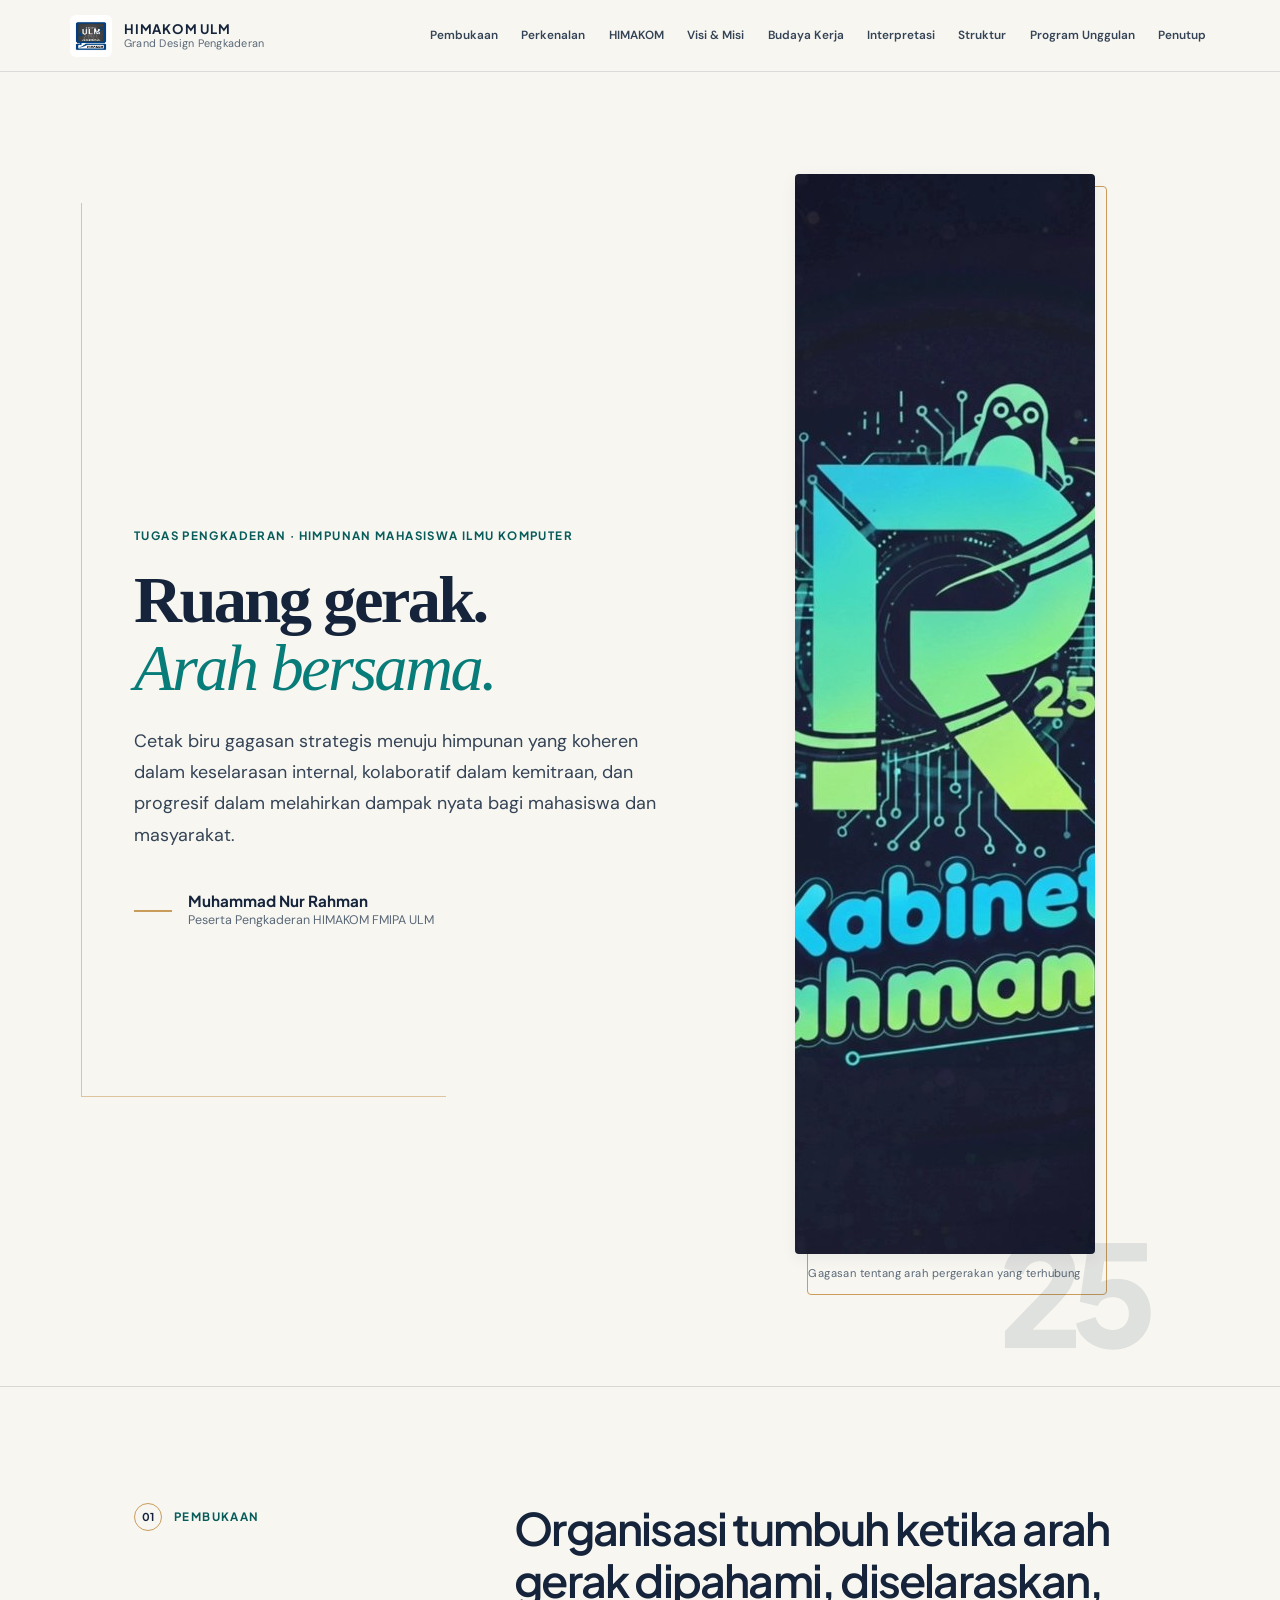
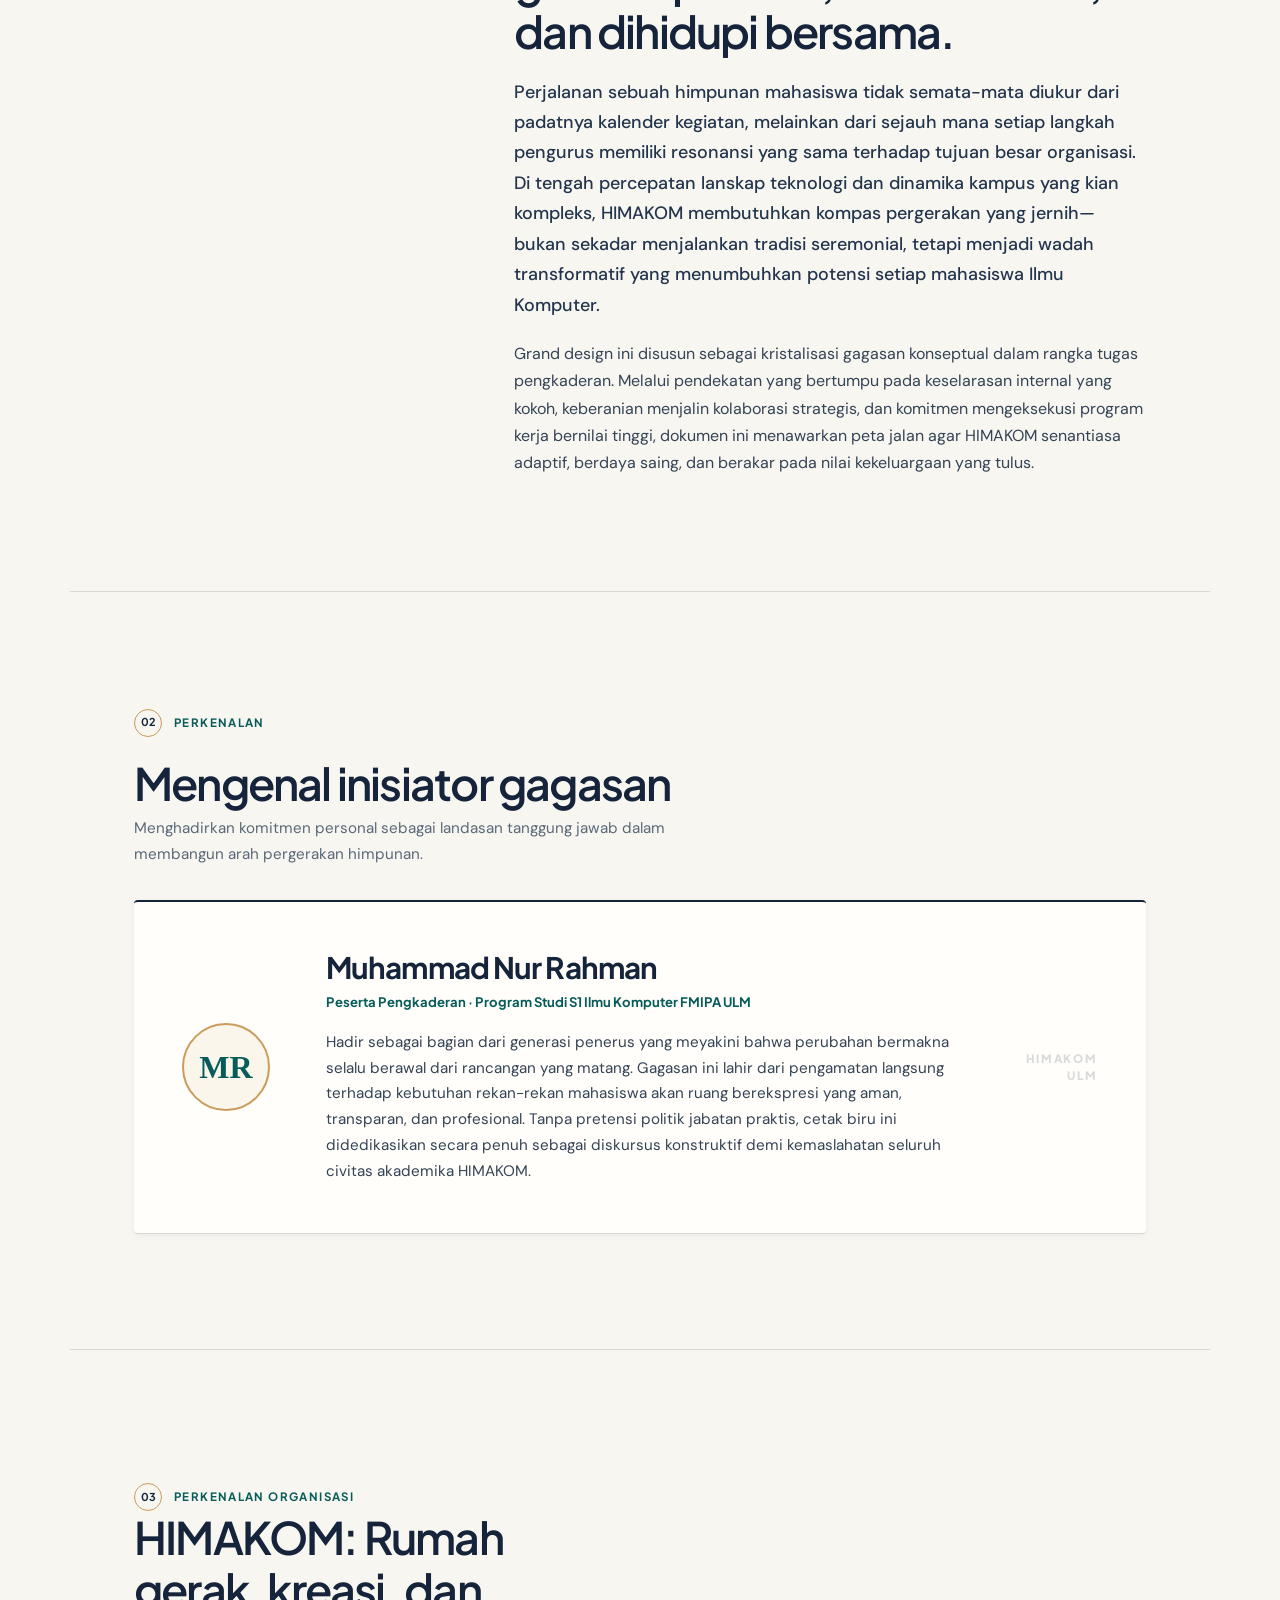
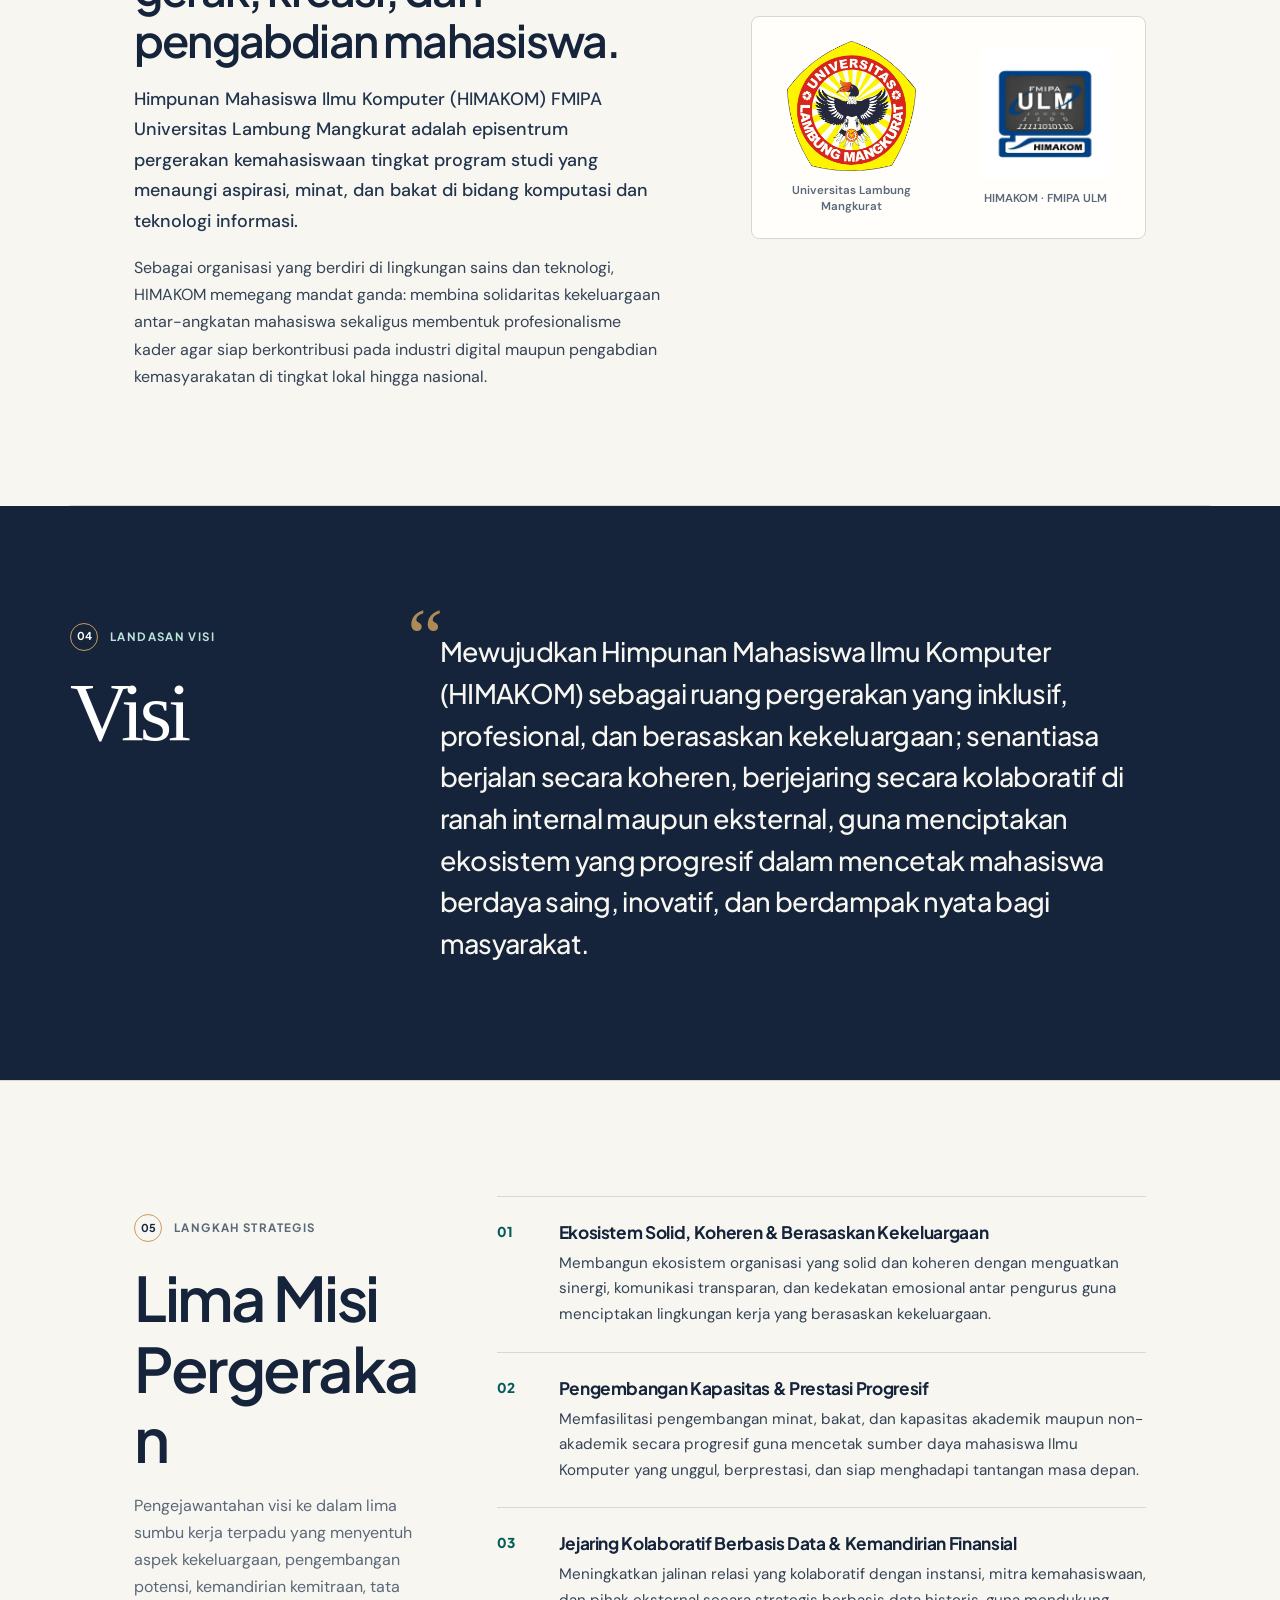
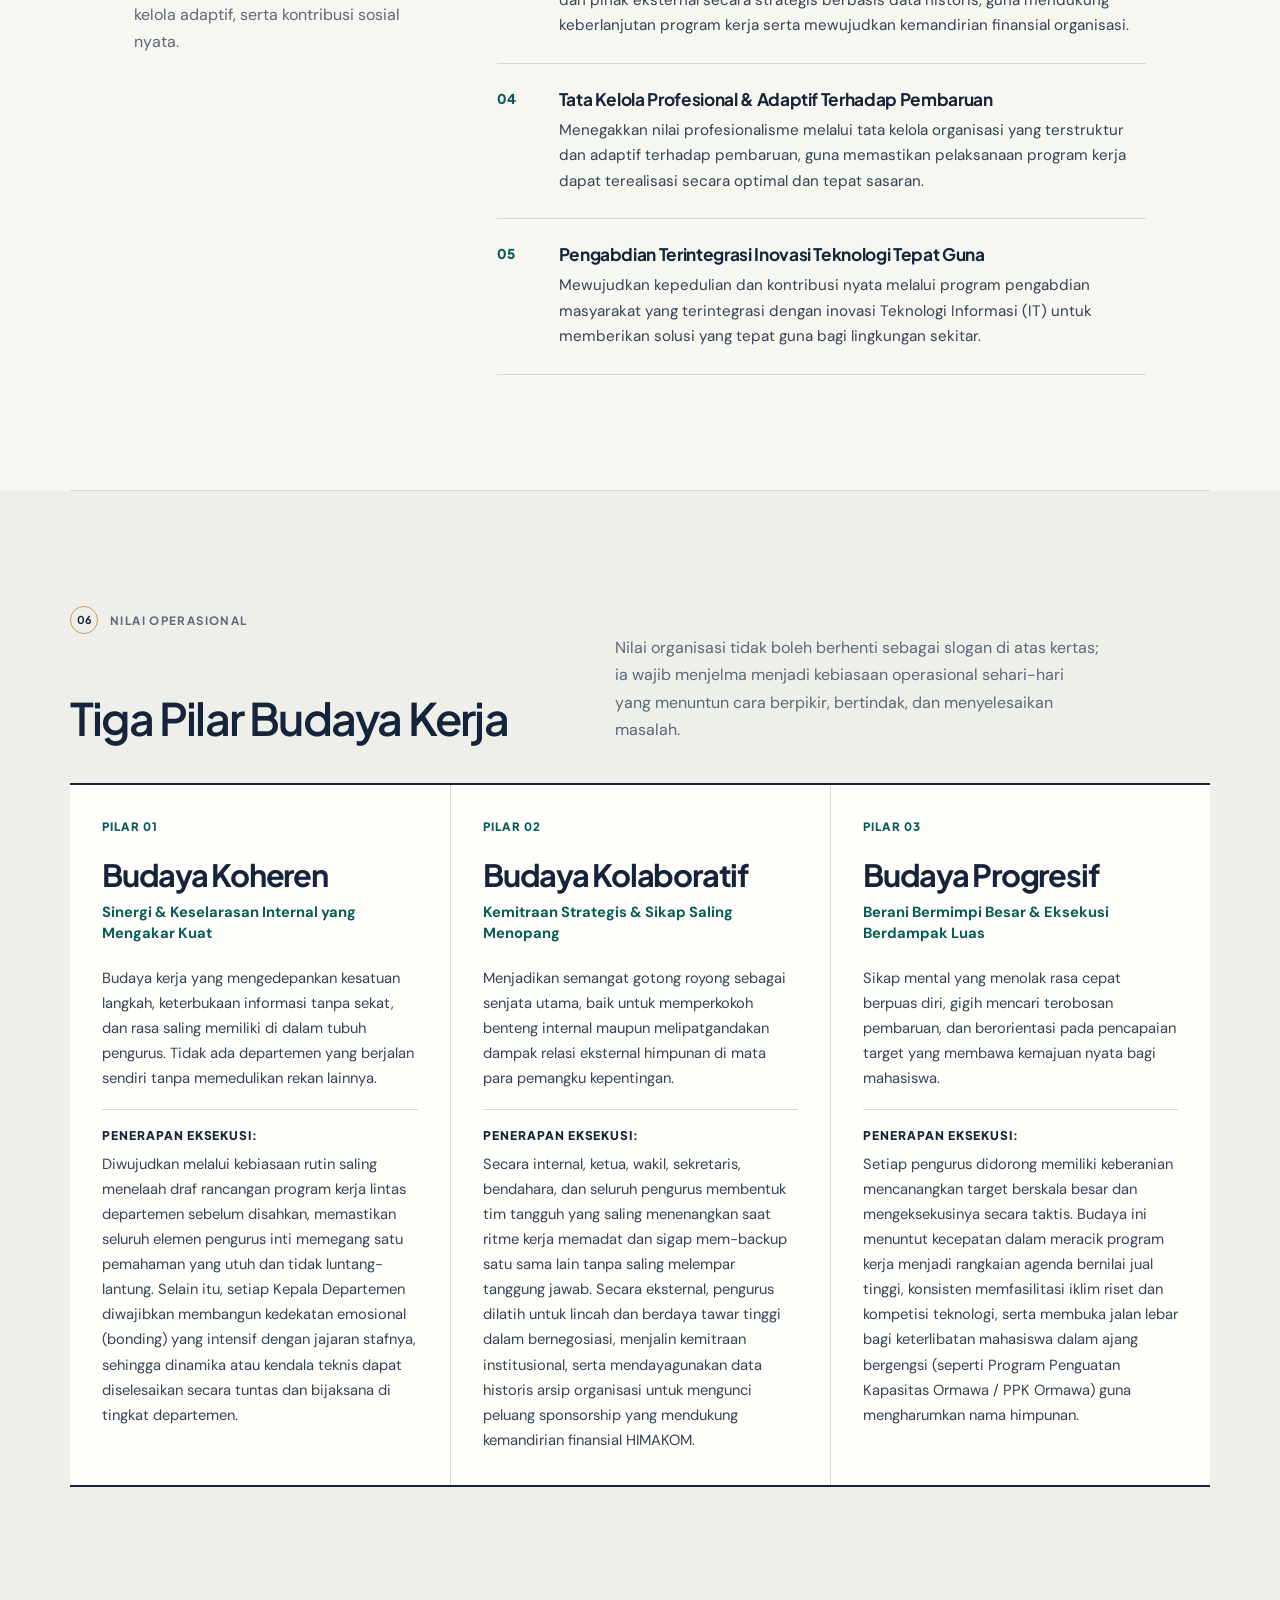
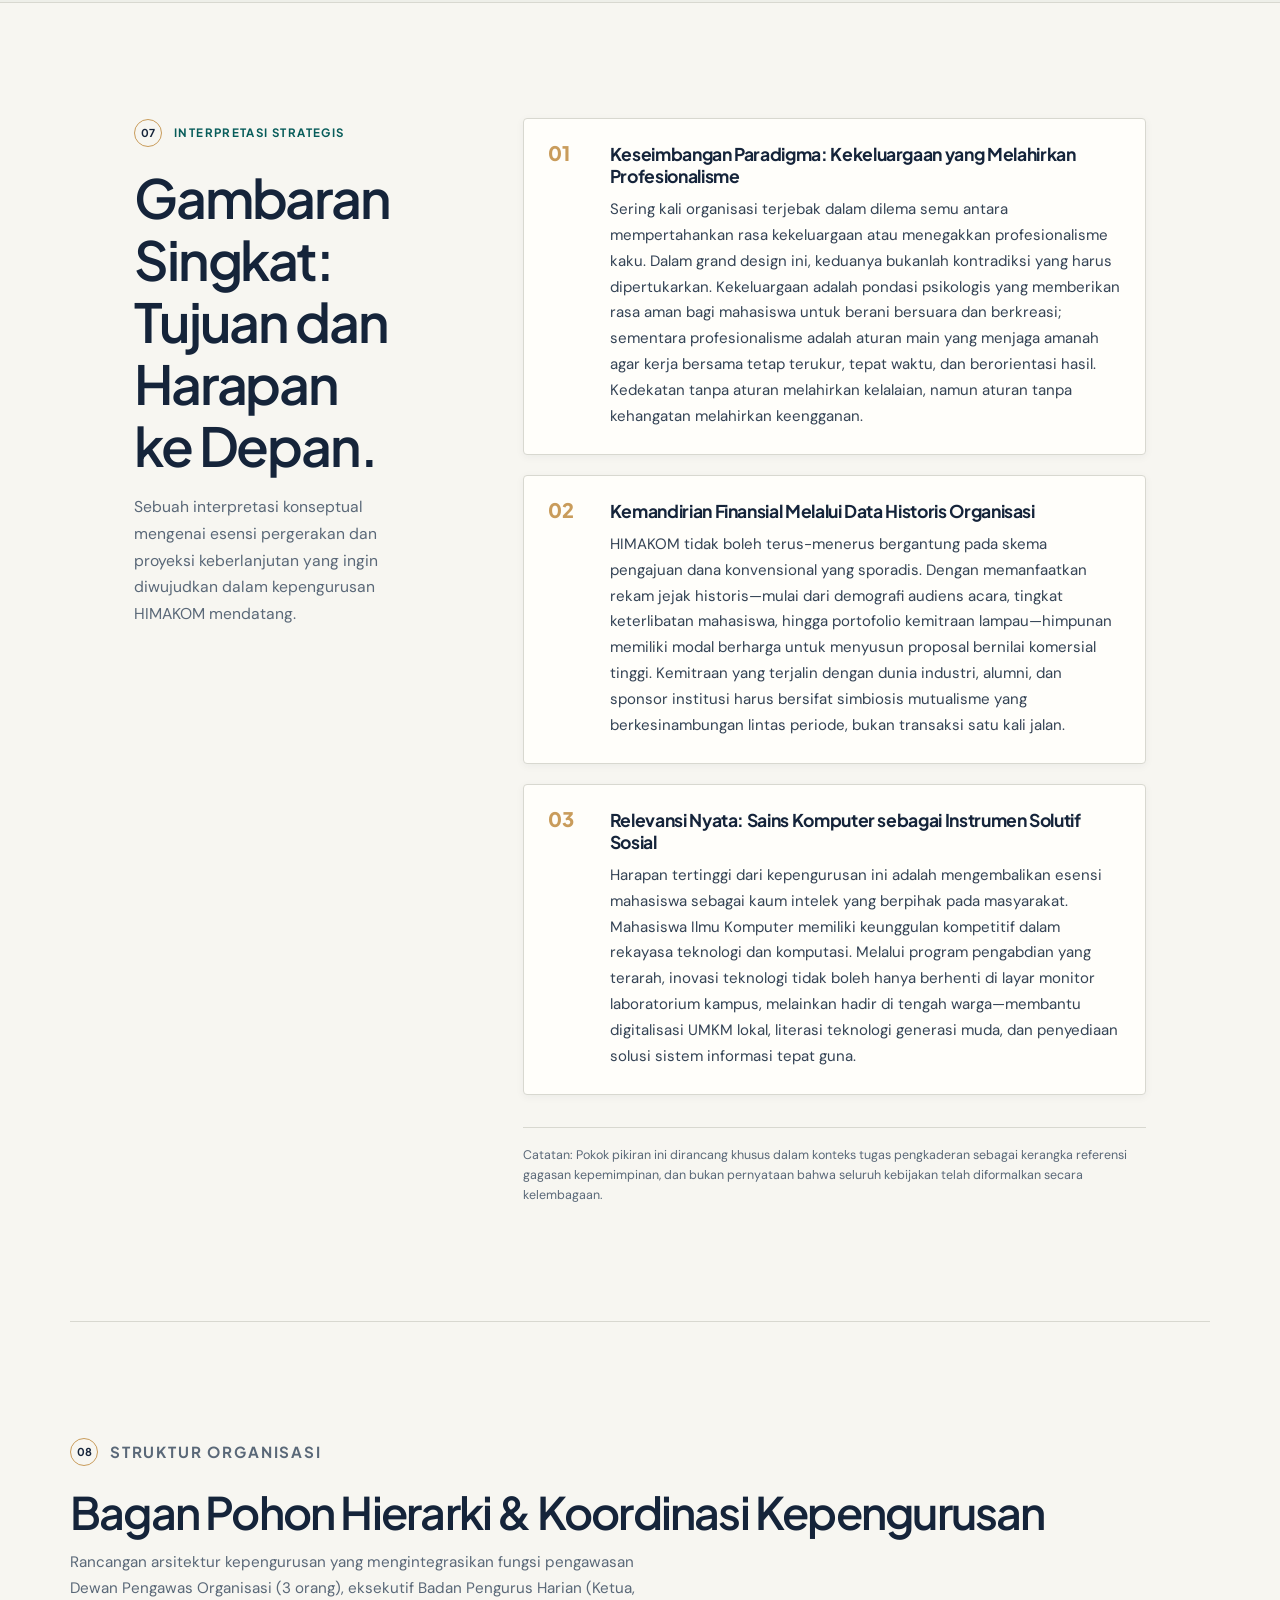
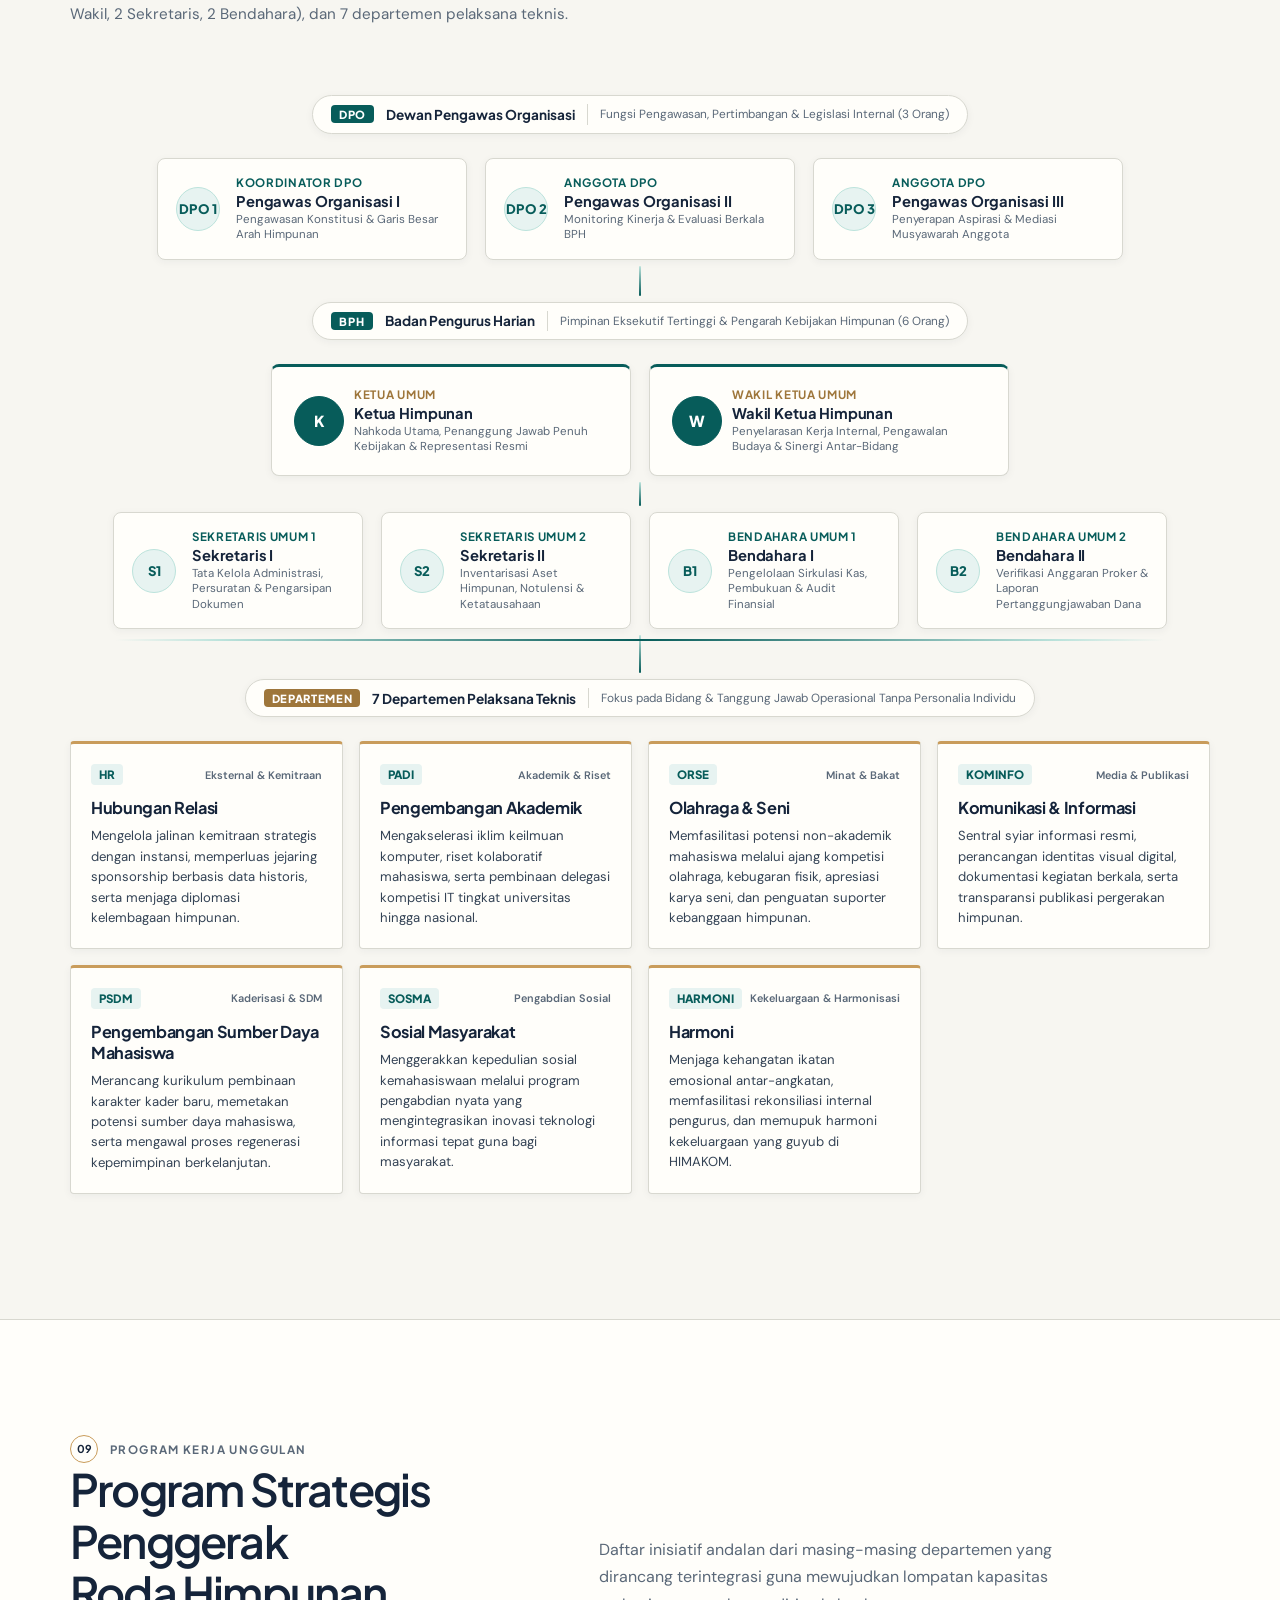
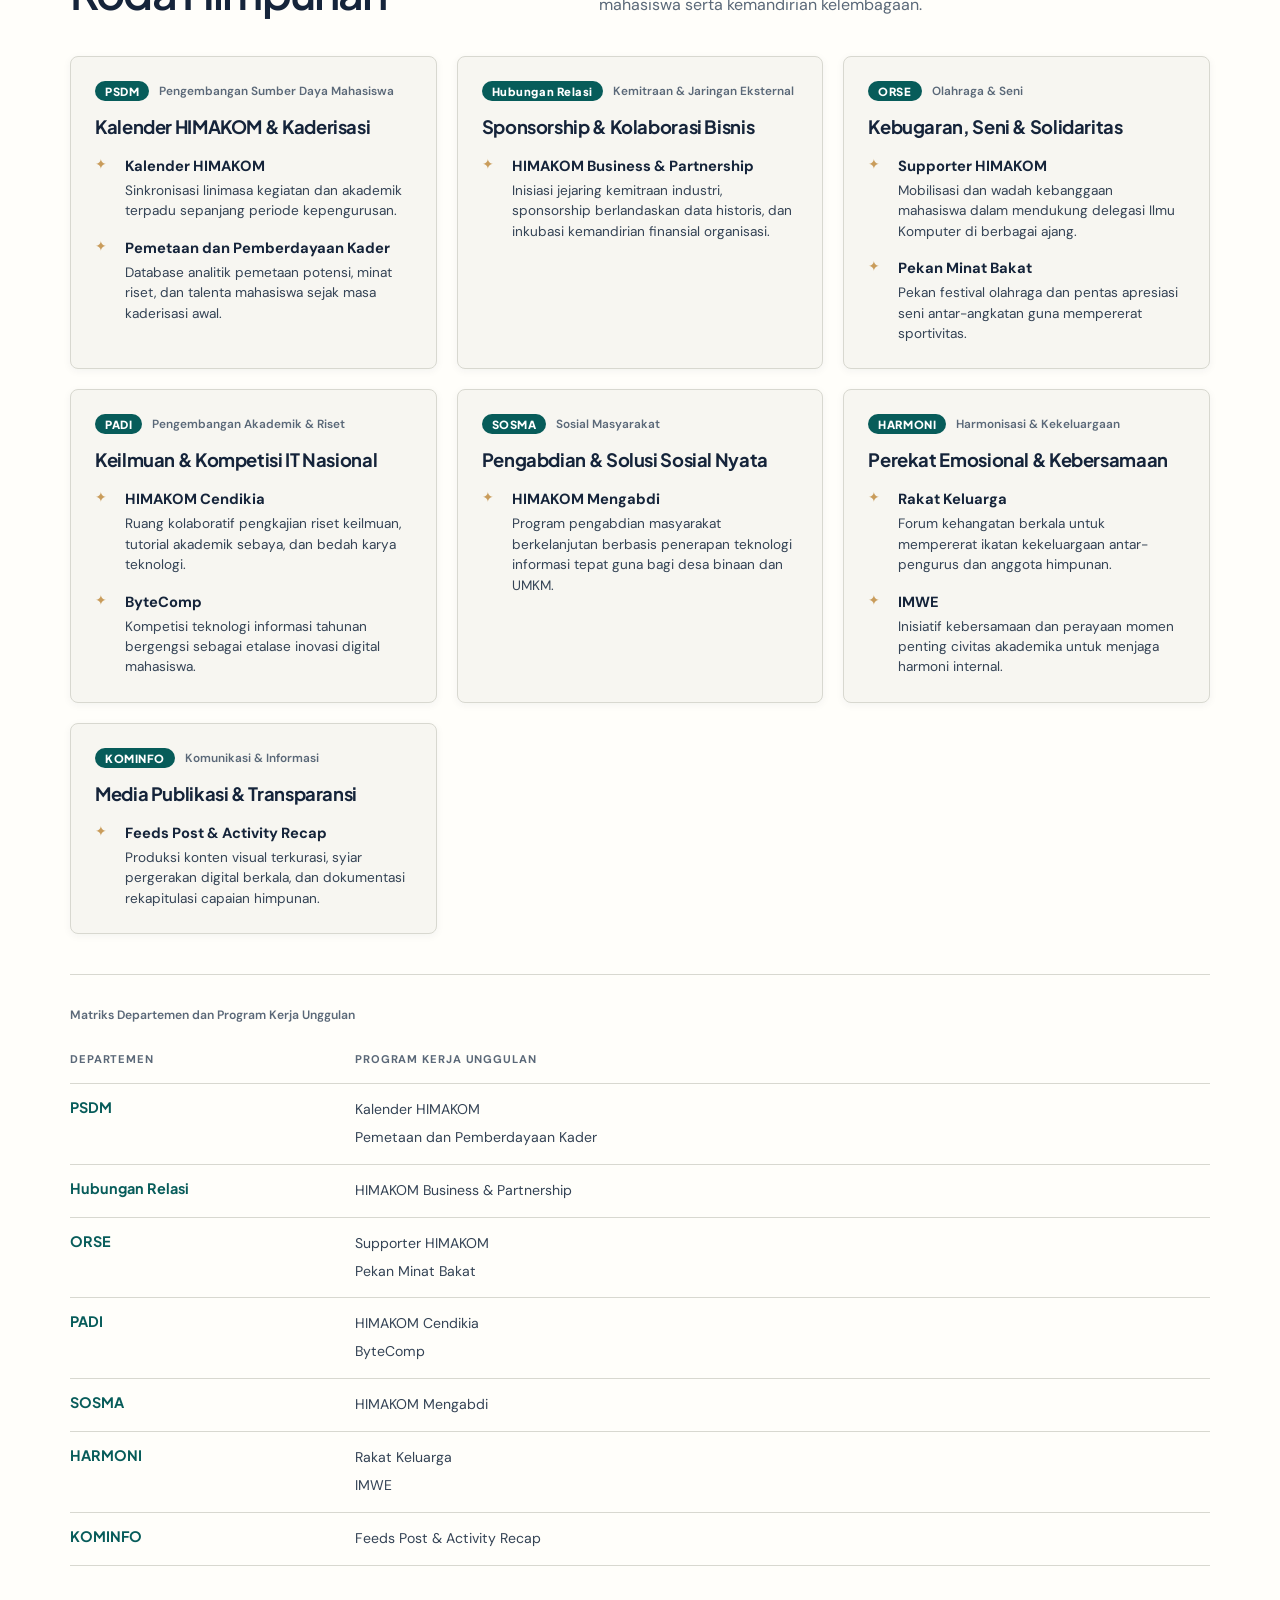
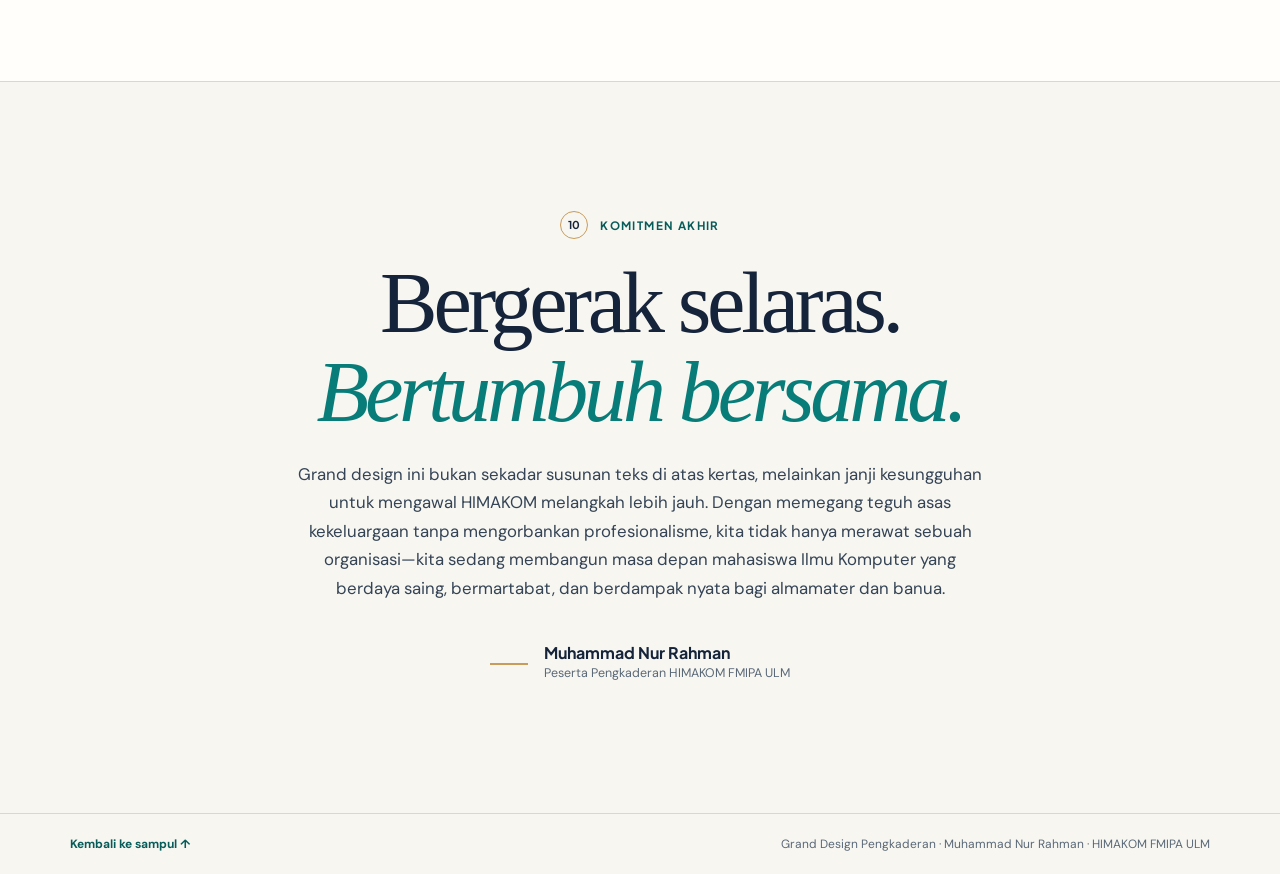
==== index.html @ 1e09413c "feat: complete architectural hierarchy tree, deepened narrative & responsive design polish - Deepen " ====
<!doctype html>
<html lang="id">
<head>
  <meta charset="utf-8">
  <meta name="viewport" content="width=device-width, initial-scale=1">
  <meta name="theme-color" content="#15243a">
  <meta name="robots" content="noindex, nofollow">
  <meta name="description" content="Grand Design gagasan kepengurusan Muhammad Nur Rahman untuk tugas pengkaderan HIMAKOM FMIPA ULM.">
  <title>Grand Design | Muhammad Nur Rahman · HIMAKOM ULM</title>
  <link rel="icon" href="assets/logo-himakom.jpg" type="image/jpeg">
  <link rel="preconnect" href="https://fonts.googleapis.com">
  <link rel="preconnect" href="https://fonts.gstatic.com" crossorigin>
  <link href="https://fonts.googleapis.com/css2?family=DM+Sans:wght@400;500;600;700&family=Plus+Jakarta+Sans:wght@500;600;700;800&display=swap" rel="stylesheet">
  <link rel="stylesheet" href="css/grand-design.css">
</head>
<body>
  <a class="skip-link" href="#konten">Lewati ke isi utama</a>

  <!-- STICKY MASTHEAD NAVIGATION -->
  <header class="masthead">
    <a class="identity" href="#sampul" aria-label="Grand Design Muhammad Nur Rahman, kembali ke sampul">
      <img src="assets/logo-himakom.jpg" alt="Logo HIMAKOM ULM" width="44" height="44">
      <span><strong>HIMAKOM ULM</strong><small>Grand Design Pengkaderan</small></span>
    </a>
    <nav class="section-nav" aria-label="Navigasi dokumen">
      <a href="#pembukaan">Pembukaan</a>
      <a href="#gagasan">Perkenalan</a>
      <a href="#organisasi">HIMAKOM</a>
      <a href="#visi-misi">Visi &amp; Misi</a>
      <a href="#budaya">Budaya Kerja</a>
      <a href="#interpretasi">Interpretasi</a>
      <a href="#struktur">Struktur</a>
      <a href="#program">Program Unggulan</a>
      <a href="#penutup">Penutup</a>
    </nav>
  </header>

  <main id="konten">
    <!-- COVER HERO SECTION -->
    <section class="cover" id="sampul" aria-labelledby="cover-title">
      <div class="cover-copy">
        <p class="cover-kicker">Tugas Pengkaderan · Himpunan Mahasiswa Ilmu Komputer</p>
        <h1 id="cover-title">Ruang gerak.<br><em>Arah bersama.</em></h1>
        <p class="cover-summary">Cetak biru gagasan strategis menuju himpunan yang koheren dalam keselarasan internal, kolaboratif dalam kemitraan, dan progresif dalam melahirkan dampak nyata bagi mahasiswa dan masyarakat.</p>
        <div class="cover-byline">
          <span class="byline-rule" aria-hidden="true"></span>
          <div>
            <strong>Muhammad Nur Rahman</strong>
            <span>Peserta Pengkaderan HIMAKOM FMIPA ULM</span>
          </div>
        </div>
      </div>
      <figure class="cover-art">
        <img src="assets/Logo-Kabinet.jpg" alt="Identitas visual Kabinet Rahman 25" width="1080" height="1080" fetchpriority="high">
        <figcaption>Gagasan tentang arah pergerakan yang terhubung</figcaption>
      </figure>
      <span class="cover-index" aria-hidden="true">25</span>
    </section>

    <div class="document-shell">
      <!-- 01. PEMBUKAAN -->
      <section class="opening section-block" id="pembukaan" aria-labelledby="opening-title">
        <div class="section-header-meta">
          <p class="section-label"><span>01</span> Pembukaan</p>
        </div>
        <div class="opening-copy">
          <h2 id="opening-title">Organisasi tumbuh ketika arah gerak dipahami, diselaraskan, dan dihidupi bersama.</h2>
          <p class="lead-text">Perjalanan sebuah himpunan mahasiswa tidak semata-mata diukur dari padatnya kalender kegiatan, melainkan dari sejauh mana setiap langkah pengurus memiliki resonansi yang sama terhadap tujuan besar organisasi. Di tengah percepatan lanskap teknologi dan dinamika kampus yang kian kompleks, HIMAKOM membutuhkan kompas pergerakan yang jernih—bukan sekadar menjalankan tradisi seremonial, tetapi menjadi wadah transformatif yang menumbuhkan potensi setiap mahasiswa Ilmu Komputer.</p>
          <p>Grand design ini disusun sebagai kristalisasi gagasan konseptual dalam rangka tugas pengkaderan. Melalui pendekatan yang bertumpu pada keselarasan internal yang kokoh, keberanian menjalin kolaborasi strategis, dan komitmen mengeksekusi program kerja bernilai tinggi, dokumen ini menawarkan peta jalan agar HIMAKOM senantiasa adaptif, berdaya saing, dan berakar pada nilai kekeluargaan yang tulus.</p>
        </div>
      </section>

      <!-- 02. PERKENALAN DIRI -->
      <section class="profile section-block" id="gagasan" aria-labelledby="profile-title">
        <div class="profile-heading">
          <p class="section-label"><span>02</span> Perkenalan</p>
          <h2 id="profile-title">Mengenal inisiator gagasan</h2>
          <p class="section-subtext">Menghadirkan komitmen personal sebagai landasan tanggung jawab dalam membangun arah pergerakan himpunan.</p>
        </div>
        <div class="profile-panel">
          <div class="monogram" aria-hidden="true">MR</div>
          <div class="profile-details">
            <h3 class="profile-name">Muhammad Nur Rahman</h3>
            <p class="profile-context">Peserta Pengkaderan · Program Studi S1 Ilmu Komputer FMIPA ULM</p>
            <p>Hadir sebagai bagian dari generasi penerus yang meyakini bahwa perubahan bermakna selalu berawal dari rancangan yang matang. Gagasan ini lahir dari pengamatan langsung terhadap kebutuhan rekan-rekan mahasiswa akan ruang berekspresi yang aman, transparan, dan profesional. Tanpa pretensi politik jabatan praktis, cetak biru ini didedikasikan secara penuh sebagai diskursus konstruktif demi kemaslahatan seluruh civitas akademika HIMAKOM.</p>
          </div>
          <div class="profile-mark" aria-hidden="true">HIMAKOM<br>ULM</div>
        </div>
      </section>

      <!-- 03. PERKENALAN ORGANISASI -->
      <section class="organization section-block" id="organisasi" aria-labelledby="organization-title">
        <div class="organization-intro">
          <p class="section-label"><span>03</span> Perkenalan Organisasi</p>
          <h2 id="organization-title">HIMAKOM: Rumah gerak, kreasi, dan pengabdian mahasiswa.</h2>
          <p class="lead-text">Himpunan Mahasiswa Ilmu Komputer (HIMAKOM) FMIPA Universitas Lambung Mangkurat adalah episentrum pergerakan kemahasiswaan tingkat program studi yang menaungi aspirasi, minat, dan bakat di bidang komputasi dan teknologi informasi.</p>
          <p>Sebagai organisasi yang berdiri di lingkungan sains dan teknologi, HIMAKOM memegang mandat ganda: membina solidaritas kekeluargaan antar-angkatan mahasiswa sekaligus membentuk profesionalisme kader agar siap berkontribusi pada industri digital maupun pengabdian kemasyarakatan di tingkat lokal hingga nasional.</p>
        </div>
        <div class="organization-emblems" role="group" aria-label="Identitas institusi universitas dan himpunan">
          <figure>
            <img src="assets/logo-ulm.png" alt="Lambang Universitas Lambung Mangkurat" width="160" height="160">
            <figcaption>Universitas Lambung Mangkurat</figcaption>
          </figure>
          <figure>
            <img src="assets/logo-himakom.jpg" alt="Logo Himpunan Mahasiswa Ilmu Komputer" width="160" height="160">
            <figcaption>HIMAKOM · FMIPA ULM</figcaption>
          </figure>
        </div>
      </section>

      <!-- 04 & 05. VISI & MISI -->
      <section class="vision section-block" id="visi-misi" aria-labelledby="vision-title">
        <div class="vision-title">
          <p class="section-label"><span>04</span> Landasan Visi</p>
          <h2 id="vision-title">Visi</h2>
        </div>
        <blockquote class="vision-quote">
          <span class="quote-mark" aria-hidden="true">“</span>
          <p>Mewujudkan Himpunan Mahasiswa Ilmu Komputer (HIMAKOM) sebagai ruang pergerakan yang inklusif, profesional, dan berasaskan kekeluargaan; senantiasa berjalan secara koheren, berjejaring secara kolaboratif di ranah internal maupun eksternal, guna menciptakan ekosistem yang progresif dalam mencetak mahasiswa berdaya saing, inovatif, dan berdampak nyata bagi masyarakat.</p>
        </blockquote>
      </section>

      <section class="mission section-block" aria-labelledby="mission-title">
        <div class="mission-heading">
          <p class="section-label"><span>05</span> Langkah Strategis</p>
          <h2 id="mission-title">Lima Misi Pergerakan</h2>
          <p>Pengejawantahan visi ke dalam lima sumbu kerja terpadu yang menyentuh aspek kekeluargaan, pengembangan potensi, kemandirian kemitraan, tata kelola adaptif, serta kontribusi sosial nyata.</p>
        </div>
        <ol class="mission-list">
          <li>
            <span class="mission-number">01</span>
            <div>
              <h3>Ekosistem Solid, Koheren &amp; Berasaskan Kekeluargaan</h3>
              <p>Membangun ekosistem organisasi yang solid dan koheren dengan menguatkan sinergi, komunikasi transparan, dan kedekatan emosional antar pengurus guna menciptakan lingkungan kerja yang berasaskan kekeluargaan.</p>
            </div>
          </li>
          <li>
            <span class="mission-number">02</span>
            <div>
              <h3>Pengembangan Kapasitas &amp; Prestasi Progresif</h3>
              <p>Memfasilitasi pengembangan minat, bakat, dan kapasitas akademik maupun non-akademik secara progresif guna mencetak sumber daya mahasiswa Ilmu Komputer yang unggul, berprestasi, dan siap menghadapi tantangan masa depan.</p>
            </div>
          </li>
          <li>
            <span class="mission-number">03</span>
            <div>
              <h3>Jejaring Kolaboratif Berbasis Data &amp; Kemandirian Finansial</h3>
              <p>Meningkatkan jalinan relasi yang kolaboratif dengan instansi, mitra kemahasiswaan, dan pihak eksternal secara strategis berbasis data historis, guna mendukung keberlanjutan program kerja serta mewujudkan kemandirian finansial organisasi.</p>
            </div>
          </li>
          <li>
            <span class="mission-number">04</span>
            <div>
              <h3>Tata Kelola Profesional &amp; Adaptif Terhadap Pembaruan</h3>
              <p>Menegakkan nilai profesionalisme melalui tata kelola organisasi yang terstruktur dan adaptif terhadap pembaruan, guna memastikan pelaksanaan program kerja dapat terealisasi secara optimal dan tepat sasaran.</p>
            </div>
          </li>
          <li>
            <span class="mission-number">05</span>
            <div>
              <h3>Pengabdian Terintegrasi Inovasi Teknologi Tepat Guna</h3>
              <p>Mewujudkan kepedulian dan kontribusi nyata melalui program pengabdian masyarakat yang terintegrasi dengan inovasi Teknologi Informasi (IT) untuk memberikan solusi yang tepat guna bagi lingkungan sekitar.</p>
            </div>
          </li>
        </ol>
      </section>

      <!-- 06. TIGA PILAR BUDAYA KERJA -->
      <section class="culture section-block" id="budaya" aria-labelledby="culture-title">
        <div class="culture-heading">
          <p class="section-label"><span>06</span> Nilai Operasional</p>
          <h2 id="culture-title">Tiga Pilar Budaya Kerja</h2>
          <p>Nilai organisasi tidak boleh berhenti sebagai slogan di atas kertas; ia wajib menjelma menjadi kebiasaan operasional sehari-hari yang menuntun cara berpikir, bertindak, dan menyelesaikan masalah.</p>
        </div>
        <div class="culture-list">
          <article class="culture-item culture-coherent">
            <p class="culture-index">Pilar 01</p>
            <h3>Budaya Koheren</h3>
            <p class="culture-thesis">Sinergi &amp; Keselarasan Internal yang Mengakar Kuat</p>
            <div class="culture-body">
              <p>Budaya kerja yang mengedepankan kesatuan langkah, keterbukaan informasi tanpa sekat, dan rasa saling memiliki di dalam tubuh pengurus. Tidak ada departemen yang berjalan sendiri tanpa memedulikan rekan lainnya.</p>
              <div class="culture-execution">
                <strong>Penerapan Eksekusi:</strong>
                <p>Diwujudkan melalui kebiasaan rutin saling menelaah draf rancangan program kerja lintas departemen sebelum disahkan, memastikan seluruh elemen pengurus inti memegang satu pemahaman yang utuh dan tidak luntang-lantung. Selain itu, setiap Kepala Departemen diwajibkan membangun kedekatan emosional (bonding) yang intensif dengan jajaran stafnya, sehingga dinamika atau kendala teknis dapat diselesaikan secara tuntas dan bijaksana di tingkat departemen.</p>
              </div>
            </div>
          </article>

          <article class="culture-item culture-collaborative">
            <p class="culture-index">Pilar 02</p>
            <h3>Budaya Kolaboratif</h3>
            <p class="culture-thesis">Kemitraan Strategis &amp; Sikap Saling Menopang</p>
            <div class="culture-body">
              <p>Menjadikan semangat gotong royong sebagai senjata utama, baik untuk memperkokoh benteng internal maupun melipatgandakan dampak relasi eksternal himpunan di mata para pemangku kepentingan.</p>
              <div class="culture-execution">
                <strong>Penerapan Eksekusi:</strong>
                <p>Secara internal, ketua, wakil, sekretaris, bendahara, dan seluruh pengurus membentuk tim tangguh yang saling menenangkan saat ritme kerja memadat dan sigap mem-backup satu sama lain tanpa saling melempar tanggung jawab. Secara eksternal, pengurus dilatih untuk lincah dan berdaya tawar tinggi dalam bernegosiasi, menjalin kemitraan institusional, serta mendayagunakan data historis arsip organisasi untuk mengunci peluang sponsorship yang mendukung kemandirian finansial HIMAKOM.</p>
              </div>
            </div>
          </article>

          <article class="culture-item culture-progressive">
            <p class="culture-index">Pilar 03</p>
            <h3>Budaya Progresif</h3>
            <p class="culture-thesis">Berani Bermimpi Besar &amp; Eksekusi Berdampak Luas</p>
            <div class="culture-body">
              <p>Sikap mental yang menolak rasa cepat berpuas diri, gigih mencari terobosan pembaruan, dan berorientasi pada pencapaian target yang membawa kemajuan nyata bagi mahasiswa.</p>
              <div class="culture-execution">
                <strong>Penerapan Eksekusi:</strong>
                <p>Setiap pengurus didorong memiliki keberanian mencanangkan target berskala besar dan mengeksekusinya secara taktis. Budaya ini menuntut kecepatan dalam meracik program kerja menjadi rangkaian agenda bernilai jual tinggi, konsisten memfasilitasi iklim riset dan kompetisi teknologi, serta membuka jalan lebar bagi keterlibatan mahasiswa dalam ajang bergengsi (seperti Program Penguatan Kapasitas Ormawa / PPK Ormawa) guna mengharumkan nama himpunan.</p>
              </div>
            </div>
          </article>
        </div>
      </section>

      <!-- 07. INTERPRETASI, TUJUAN & HARAPAN -->
      <section class="interpretation section-block" id="interpretasi" aria-labelledby="interpretation-title">
        <div class="interpretation-title">
          <p class="section-label"><span>07</span> Interpretasi Strategis</p>
          <h2 id="interpretation-title">Gambaran Singkat: Tujuan dan Harapan ke Depan.</h2>
          <p class="interpretation-lead">Sebuah interpretasi konseptual mengenai esensi pergerakan dan proyeksi keberlanjutan yang ingin diwujudkan dalam kepengurusan HIMAKOM mendatang.</p>
        </div>
        <div class="interpretation-copy">
          <div class="interpretation-pillar-card">
            <div class="pillar-num">01</div>
            <div class="pillar-content">
              <h3>Keseimbangan Paradigma: Kekeluargaan yang Melahirkan Profesionalisme</h3>
              <p>Sering kali organisasi terjebak dalam dilema semu antara mempertahankan rasa kekeluargaan atau menegakkan profesionalisme kaku. Dalam grand design ini, keduanya bukanlah kontradiksi yang harus dipertukarkan. Kekeluargaan adalah pondasi psikologis yang memberikan rasa aman bagi mahasiswa untuk berani bersuara dan berkreasi; sementara profesionalisme adalah aturan main yang menjaga amanah agar kerja bersama tetap terukur, tepat waktu, dan berorientasi hasil. Kedekatan tanpa aturan melahirkan kelalaian, namun aturan tanpa kehangatan melahirkan keengganan.</p>
            </div>
          </div>

          <div class="interpretation-pillar-card">
            <div class="pillar-num">02</div>
            <div class="pillar-content">
              <h3>Kemandirian Finansial Melalui Data Historis Organisasi</h3>
              <p>HIMAKOM tidak boleh terus-menerus bergantung pada skema pengajuan dana konvensional yang sporadis. Dengan memanfaatkan rekam jejak historis—mulai dari demografi audiens acara, tingkat keterlibatan mahasiswa, hingga portofolio kemitraan lampau—himpunan memiliki modal berharga untuk menyusun proposal bernilai komersial tinggi. Kemitraan yang terjalin dengan dunia industri, alumni, dan sponsor institusi harus bersifat simbiosis mutualisme yang berkesinambungan lintas periode, bukan transaksi satu kali jalan.</p>
            </div>
          </div>

          <div class="interpretation-pillar-card">
            <div class="pillar-num">03</div>
            <div class="pillar-content">
              <h3>Relevansi Nyata: Sains Komputer sebagai Instrumen Solutif Sosial</h3>
              <p>Harapan tertinggi dari kepengurusan ini adalah mengembalikan esensi mahasiswa sebagai kaum intelek yang berpihak pada masyarakat. Mahasiswa Ilmu Komputer memiliki keunggulan kompetitif dalam rekayasa teknologi dan komputasi. Melalui program pengabdian yang terarah, inovasi teknologi tidak boleh hanya berhenti di layar monitor laboratorium kampus, melainkan hadir di tengah warga—membantu digitalisasi UMKM lokal, literasi teknologi generasi muda, dan penyediaan solusi sistem informasi tepat guna.</p>
            </div>
          </div>
          <p class="interpretation-note">Catatan: Pokok pikiran ini dirancang khusus dalam konteks tugas pengkaderan sebagai kerangka referensi gagasan kepemimpinan, dan bukan pernyataan bahwa seluruh kebijakan telah diformalkan secara kelembagaan.</p>
        </div>
      </section>

      <!-- 08. STRUKTUR ORGANISASI: POHON HIERARKI LENGKAP -->
      <section class="structure section-block" id="struktur" aria-labelledby="structure-title">
        <div class="structure-heading">
          <p class="section-label"><span>08</span> Struktur Organisasi</p>
          <h2 id="structure-title">Bagan Pohon Hierarki &amp; Koordinasi Kepengurusan</h2>
          <p>Rancangan arsitektur kepengurusan yang mengintegrasikan fungsi pengawasan Dewan Pengawas Organisasi (3 orang), eksekutif Badan Pengurus Harian (Ketua, Wakil, 2 Sekretaris, 2 Bendahara), dan 7 departemen pelaksana teknis.</p>
        </div>

        <div class="org-tree-grand" role="group" aria-label="Bagan Pohon Hierarki Struktur Organisasi HIMAKOM">
          <!-- TIER 1: DEWAN PENGAWAS ORGANISASI (DPO) -->
          <div class="tree-tier tree-tier-dpo">
            <div class="tree-tier-badge-label">
              <span class="tier-tag">DPO</span>
              <span class="tier-title">Dewan Pengawas Organisasi</span>
              <span class="tier-desc">Fungsi Pengawasan, Pertimbangan &amp; Legislasi Internal (3 Orang)</span>
            </div>
            <div class="tree-row tree-row-dpo">
              <div class="tree-node tree-node-person">
                <div class="node-badge-avatar">DPO 1</div>
                <div class="node-info">
                  <span class="node-role">Koordinator DPO</span>
                  <strong class="node-name">Pengawas Organisasi I</strong>
                  <span class="node-sub">Pengawasan Konstitusi &amp; Garis Besar Arah Himpunan</span>
                </div>
              </div>
              <div class="tree-node tree-node-person">
                <div class="node-badge-avatar">DPO 2</div>
                <div class="node-info">
                  <span class="node-role">Anggota DPO</span>
                  <strong class="node-name">Pengawas Organisasi II</strong>
                  <span class="node-sub">Monitoring Kinerja &amp; Evaluasi Berkala BPH</span>
                </div>
              </div>
              <div class="tree-node tree-node-person">
                <div class="node-badge-avatar">DPO 3</div>
                <div class="node-info">
                  <span class="node-role">Anggota DPO</span>
                  <strong class="node-name">Pengawas Organisasi III</strong>
                  <span class="node-sub">Penyerapan Aspirasi &amp; Mediasi Musyawarah Anggota</span>
                </div>
              </div>
            </div>
          </div>

          <!-- CONNECTOR: DPO KE BPH -->
          <div class="tree-connector" aria-hidden="true">
            <span class="tree-line-v"></span>
          </div>

          <!-- TIER 2: BADAN PENGURUS HARIAN (BPH) -->
          <div class="tree-tier tree-tier-bph">
            <div class="tree-tier-badge-label">
              <span class="tier-tag">BPH</span>
              <span class="tier-title">Badan Pengurus Harian</span>
              <span class="tier-desc">Pimpinan Eksekutif Tertinggi &amp; Pengarah Kebijakan Himpunan (6 Orang)</span>
            </div>

            <!-- Pinnacle: Ketua & Wakil -->
            <div class="tree-row tree-row-pinnacle">
              <div class="tree-node tree-node-person tree-node-pinnacle">
                <div class="node-badge-avatar node-avatar-pinnacle">K</div>
                <div class="node-info">
                  <span class="node-role role-lead">Ketua Umum</span>
                  <strong class="node-name">Ketua Himpunan</strong>
                  <span class="node-sub">Nahkoda Utama, Penanggung Jawab Penuh Kebijakan &amp; Representasi Resmi</span>
                </div>
              </div>
              <div class="tree-node tree-node-person tree-node-pinnacle">
                <div class="node-badge-avatar node-avatar-pinnacle">W</div>
                <div class="node-info">
                  <span class="node-role role-lead">Wakil Ketua Umum</span>
                  <strong class="node-name">Wakil Ketua Himpunan</strong>
                  <span class="node-sub">Penyelarasan Kerja Internal, Pengawalan Budaya &amp; Sinergi Antar-Bidang</span>
                </div>
              </div>
            </div>

            <!-- Branch Line BPH ke Sekre & Bendum -->
            <div class="tree-branch" aria-hidden="true">
              <span class="tree-line-v"></span>
            </div>

            <!-- Row Core BPH: 2 Sekre & 2 Bendahara -->
            <div class="tree-row tree-row-bph-core">
              <div class="tree-node tree-node-person">
                <div class="node-badge-avatar">S1</div>
                <div class="node-info">
                  <span class="node-role">Sekretaris Umum 1</span>
                  <strong class="node-name">Sekretaris I</strong>
                  <span class="node-sub">Tata Kelola Administrasi, Persuratan &amp; Pengarsipan Dokumen</span>
                </div>
              </div>
              <div class="tree-node tree-node-person">
                <div class="node-badge-avatar">S2</div>
                <div class="node-info">
                  <span class="node-role">Sekretaris Umum 2</span>
                  <strong class="node-name">Sekretaris II</strong>
                  <span class="node-sub">Inventarisasi Aset Himpunan, Notulensi &amp; Ketatausahaan</span>
                </div>
              </div>
              <div class="tree-node tree-node-person">
                <div class="node-badge-avatar">B1</div>
                <div class="node-info">
                  <span class="node-role">Bendahara Umum 1</span>
                  <strong class="node-name">Bendahara I</strong>
                  <span class="node-sub">Pengelolaan Sirkulasi Kas, Pembukuan &amp; Audit Finansial</span>
                </div>
              </div>
              <div class="tree-node tree-node-person">
                <div class="node-badge-avatar">B2</div>
                <div class="node-info">
                  <span class="node-role">Bendahara Umum 2</span>
                  <strong class="node-name">Bendahara II</strong>
                  <span class="node-sub">Verifikasi Anggaran Proker &amp; Laporan Pertanggungjawaban Dana</span>
                </div>
              </div>
            </div>
          </div>

          <!-- CONNECTOR RAIL: BPH KE 7 DEPARTEMEN -->
          <div class="tree-connector tree-connector-rail" aria-hidden="true">
            <span class="tree-line-v"></span>
          </div>

          <!-- TIER 3: 7 DEPARTEMEN PELAKSANA TEKNIS -->
          <div class="tree-tier tree-tier-dept-block">
            <div class="tree-tier-badge-label">
              <span class="tier-tag tier-tag-alt">DEPARTEMEN</span>
              <span class="tier-title">7 Departemen Pelaksana Teknis</span>
              <span class="tier-desc">Fokus pada Bidang &amp; Tanggung Jawab Operasional Tanpa Personalia Individu</span>
            </div>

            <div class="tree-row tree-row-depts">
              <!-- HR -->
              <div class="tree-node tree-node-dept">
                <div class="dept-badge-header">
                  <span class="dept-acronym">HR</span>
                  <span class="dept-scope">Eksternal &amp; Kemitraan</span>
                </div>
                <h4 class="dept-name">Hubungan Relasi</h4>
                <p class="dept-duty">Mengelola jalinan kemitraan strategis dengan instansi, memperluas jejaring sponsorship berbasis data historis, serta menjaga diplomasi kelembagaan himpunan.</p>
              </div>

              <!-- PADI -->
              <div class="tree-node tree-node-dept">
                <div class="dept-badge-header">
                  <span class="dept-acronym">PADI</span>
                  <span class="dept-scope">Akademik &amp; Riset</span>
                </div>
                <h4 class="dept-name">Pengembangan Akademik</h4>
                <p class="dept-duty">Mengakselerasi iklim keilmuan komputer, riset kolaboratif mahasiswa, serta pembinaan delegasi kompetisi IT tingkat universitas hingga nasional.</p>
              </div>

              <!-- ORSE -->
              <div class="tree-node tree-node-dept">
                <div class="dept-badge-header">
                  <span class="dept-acronym">ORSE</span>
                  <span class="dept-scope">Minat &amp; Bakat</span>
                </div>
                <h4 class="dept-name">Olahraga &amp; Seni</h4>
                <p class="dept-duty">Memfasilitasi potensi non-akademik mahasiswa melalui ajang kompetisi olahraga, kebugaran fisik, apresiasi karya seni, dan penguatan suporter kebanggaan himpunan.</p>
              </div>

              <!-- KOMINFO -->
              <div class="tree-node tree-node-dept">
                <div class="dept-badge-header">
                  <span class="dept-acronym">KOMINFO</span>
                  <span class="dept-scope">Media &amp; Publikasi</span>
                </div>
                <h4 class="dept-name">Komunikasi &amp; Informasi</h4>
                <p class="dept-duty">Sentral syiar informasi resmi, perancangan identitas visual digital, dokumentasi kegiatan berkala, serta transparansi publikasi pergerakan himpunan.</p>
              </div>

              <!-- PSDM -->
              <div class="tree-node tree-node-dept">
                <div class="dept-badge-header">
                  <span class="dept-acronym">PSDM</span>
                  <span class="dept-scope">Kaderisasi &amp; SDM</span>
                </div>
                <h4 class="dept-name">Pengembangan Sumber Daya Mahasiswa</h4>
                <p class="dept-duty">Merancang kurikulum pembinaan karakter kader baru, memetakan potensi sumber daya mahasiswa, serta mengawal proses regenerasi kepemimpinan berkelanjutan.</p>
              </div>

              <!-- SOSMA -->
              <div class="tree-node tree-node-dept">
                <div class="dept-badge-header">
                  <span class="dept-acronym">SOSMA</span>
                  <span class="dept-scope">Pengabdian Sosial</span>
                </div>
                <h4 class="dept-name">Sosial Masyarakat</h4>
                <p class="dept-duty">Menggerakkan kepedulian sosial kemahasiswaan melalui program pengabdian nyata yang mengintegrasikan inovasi teknologi informasi tepat guna bagi masyarakat.</p>
              </div>

              <!-- HARMONI -->
              <div class="tree-node tree-node-dept">
                <div class="dept-badge-header">
                  <span class="dept-acronym">HARMONI</span>
                  <span class="dept-scope">Kekeluargaan &amp; Harmonisasi</span>
                </div>
                <h4 class="dept-name">Harmoni</h4>
                <p class="dept-duty">Menjaga kehangatan ikatan emosional antar-angkatan, memfasilitasi rekonsiliasi internal pengurus, dan memupuk harmoni kekeluargaan yang guyub di HIMAKOM.</p>
              </div>
            </div>
          </div>
        </div>
      </section>

      <!-- 09. PROGRAM KERJA UNGGULAN -->
      <section class="programs section-block" id="program" aria-labelledby="program-title">
        <div class="program-heading">
          <p class="section-label"><span>09</span> Program Kerja Unggulan</p>
          <h2 id="program-title">Program Strategis Penggerak Roda Himpunan</h2>
          <p>Daftar inisiatif andalan dari masing-masing departemen yang dirancang terintegrasi guna mewujudkan lompatan kapasitas mahasiswa serta kemandirian kelembagaan.</p>
        </div>

        <div class="program-deck-grid">
          <!-- PSDM -->
          <article class="program-deck-card">
            <div class="card-dept-meta">
              <span class="dept-tag-pill">PSDM</span>
              <span class="dept-full-label">Pengembangan Sumber Daya Mahasiswa</span>
            </div>
            <h3 class="program-card-title">Kalender HIMAKOM &amp; Kaderisasi</h3>
            <div class="proker-highlight-list">
              <div class="proker-pill-item">
                <span class="proker-marker" aria-hidden="true">✦</span>
                <div>
                  <strong>Kalender HIMAKOM</strong>
                  <p>Sinkronisasi linimasa kegiatan dan akademik terpadu sepanjang periode kepengurusan.</p>
                </div>
              </div>
              <div class="proker-pill-item">
                <span class="proker-marker" aria-hidden="true">✦</span>
                <div>
                  <strong>Pemetaan dan Pemberdayaan Kader</strong>
                  <p>Database analitik pemetaan potensi, minat riset, dan talenta mahasiswa sejak masa kaderisasi awal.</p>
                </div>
              </div>
            </div>
          </article>

          <!-- HUBUNGAN RELASI -->
          <article class="program-deck-card">
            <div class="card-dept-meta">
              <span class="dept-tag-pill">Hubungan Relasi</span>
              <span class="dept-full-label">Kemitraan &amp; Jaringan Eksternal</span>
            </div>
            <h3 class="program-card-title">Sponsorship &amp; Kolaborasi Bisnis</h3>
            <div class="proker-highlight-list">
              <div class="proker-pill-item">
                <span class="proker-marker" aria-hidden="true">✦</span>
                <div>
                  <strong>HIMAKOM Business &amp; Partnership</strong>
                  <p>Inisiasi jejaring kemitraan industri, sponsorship berlandaskan data historis, dan inkubasi kemandirian finansial organisasi.</p>
                </div>
              </div>
            </div>
          </article>

          <!-- ORSE -->
          <article class="program-deck-card">
            <div class="card-dept-meta">
              <span class="dept-tag-pill">ORSE</span>
              <span class="dept-full-label">Olahraga &amp; Seni</span>
            </div>
            <h3 class="program-card-title">Kebugaran, Seni &amp; Solidaritas</h3>
            <div class="proker-highlight-list">
              <div class="proker-pill-item">
                <span class="proker-marker" aria-hidden="true">✦</span>
                <div>
                  <strong>Supporter HIMAKOM</strong>
                  <p>Mobilisasi dan wadah kebanggaan mahasiswa dalam mendukung delegasi Ilmu Komputer di berbagai ajang.</p>
                </div>
              </div>
              <div class="proker-pill-item">
                <span class="proker-marker" aria-hidden="true">✦</span>
                <div>
                  <strong>Pekan Minat Bakat</strong>
                  <p>Pekan festival olahraga dan pentas apresiasi seni antar-angkatan guna mempererat sportivitas.</p>
                </div>
              </div>
            </div>
          </article>

          <!-- PADI -->
          <article class="program-deck-card">
            <div class="card-dept-meta">
              <span class="dept-tag-pill">PADI</span>
              <span class="dept-full-label">Pengembangan Akademik &amp; Riset</span>
            </div>
            <h3 class="program-card-title">Keilmuan &amp; Kompetisi IT Nasional</h3>
            <div class="proker-highlight-list">
              <div class="proker-pill-item">
                <span class="proker-marker" aria-hidden="true">✦</span>
                <div>
                  <strong>HIMAKOM Cendikia</strong>
                  <p>Ruang kolaboratif pengkajian riset keilmuan, tutorial akademik sebaya, dan bedah karya teknologi.</p>
                </div>
              </div>
              <div class="proker-pill-item">
                <span class="proker-marker" aria-hidden="true">✦</span>
                <div>
                  <strong>ByteComp</strong>
                  <p>Kompetisi teknologi informasi tahunan bergengsi sebagai etalase inovasi digital mahasiswa.</p>
                </div>
              </div>
            </div>
          </article>

          <!-- SOSMA -->
          <article class="program-deck-card">
            <div class="card-dept-meta">
              <span class="dept-tag-pill">SOSMA</span>
              <span class="dept-full-label">Sosial Masyarakat</span>
            </div>
            <h3 class="program-card-title">Pengabdian &amp; Solusi Sosial Nyata</h3>
            <div class="proker-highlight-list">
              <div class="proker-pill-item">
                <span class="proker-marker" aria-hidden="true">✦</span>
                <div>
                  <strong>HIMAKOM Mengabdi</strong>
                  <p>Program pengabdian masyarakat berkelanjutan berbasis penerapan teknologi informasi tepat guna bagi desa binaan dan UMKM.</p>
                </div>
              </div>
            </div>
          </article>

          <!-- HARMONI -->
          <article class="program-deck-card">
            <div class="card-dept-meta">
              <span class="dept-tag-pill">HARMONI</span>
              <span class="dept-full-label">Harmonisasi &amp; Kekeluargaan</span>
            </div>
            <h3 class="program-card-title">Perekat Emosional &amp; Kebersamaan</h3>
            <div class="proker-highlight-list">
              <div class="proker-pill-item">
                <span class="proker-marker" aria-hidden="true">✦</span>
                <div>
                  <strong>Rakat Keluarga</strong>
                  <p>Forum kehangatan berkala untuk mempererat ikatan kekeluargaan antar-pengurus dan anggota himpunan.</p>
                </div>
              </div>
              <div class="proker-pill-item">
                <span class="proker-marker" aria-hidden="true">✦</span>
                <div>
                  <strong>IMWE</strong>
                  <p>Inisiatif kebersamaan dan perayaan momen penting civitas akademika untuk menjaga harmoni internal.</p>
                </div>
              </div>
            </div>
          </article>

          <!-- KOMINFO -->
          <article class="program-deck-card">
            <div class="card-dept-meta">
              <span class="dept-tag-pill">KOMINFO</span>
              <span class="dept-full-label">Komunikasi &amp; Informasi</span>
            </div>
            <h3 class="program-card-title">Media Publikasi &amp; Transparansi</h3>
            <div class="proker-highlight-list">
              <div class="proker-pill-item">
                <span class="proker-marker" aria-hidden="true">✦</span>
                <div>
                  <strong>Feeds Post &amp; Activity Recap</strong>
                  <p>Produksi konten visual terkurasi, syiar pergerakan digital berkala, dan dokumentasi rekapitulasi capaian himpunan.</p>
                </div>
              </div>
            </div>
          </article>
        </div>

        <!-- Tabel Semantik untuk Aksesibilitas Pembaca Layar & Validasi Data -->
        <div class="program-table-wrap">
          <table class="program-table">
            <caption>Matriks Departemen dan Program Kerja Unggulan</caption>
            <thead>
              <tr>
                <th scope="col">Departemen</th>
                <th scope="col">Program Kerja Unggulan</th>
              </tr>
            </thead>
            <tbody>
              <tr>
                <th scope="row">PSDM</th>
                <td><span>Kalender HIMAKOM</span><span>Pemetaan dan Pemberdayaan Kader</span></td>
              </tr>
              <tr>
                <th scope="row">Hubungan Relasi</th>
                <td><span>HIMAKOM Business &amp; Partnership</span></td>
              </tr>
              <tr>
                <th scope="row">ORSE</th>
                <td><span>Supporter HIMAKOM</span><span>Pekan Minat Bakat</span></td>
              </tr>
              <tr>
                <th scope="row">PADI</th>
                <td><span>HIMAKOM Cendikia</span><span>ByteComp</span></td>
              </tr>
              <tr>
                <th scope="row">SOSMA</th>
                <td><span>HIMAKOM Mengabdi</span></td>
              </tr>
              <tr>
                <th scope="row">HARMONI</th>
                <td><span>Rakat Keluarga</span><span>IMWE</span></td>
              </tr>
              <tr>
                <th scope="row">KOMINFO</th>
                <td><span>Feeds Post &amp; Activity Recap</span></td>
              </tr>
            </tbody>
          </table>
        </div>
      </section>

      <!-- 10. PENUTUP -->
      <section class="closing" id="penutup" aria-labelledby="closing-title">
        <p class="section-label"><span>10</span> Komitmen Akhir</p>
        <h2 id="closing-title">Bergerak selaras.<br><em>Bertumbuh bersama.</em></h2>
        <p>Grand design ini bukan sekadar susunan teks di atas kertas, melainkan janji kesungguhan untuk mengawal HIMAKOM melangkah lebih jauh. Dengan memegang teguh asas kekeluargaan tanpa mengorbankan profesionalisme, kita tidak hanya merawat sebuah organisasi—kita sedang membangun masa depan mahasiswa Ilmu Komputer yang berdaya saing, bermartabat, dan berdampak nyata bagi almamater dan banua.</p>
        <div class="closing-signature">
          <span class="signature-line" aria-hidden="true"></span>
          <div>
            <strong>Muhammad Nur Rahman</strong>
            <small>Peserta Pengkaderan HIMAKOM FMIPA ULM</small>
          </div>
        </div>
      </section>
    </div>
  </main>

  <!-- PAGE FOOTER -->
  <footer class="page-footer">
    <a href="#sampul">Kembali ke sampul ↑</a>
    <span>Grand Design Pengkaderan · Muhammad Nur Rahman · HIMAKOM FMIPA ULM</span>
  </footer>
</body>
</html>
---- css/grand-design.css ----
@charset "UTF-8";

/* ==========================================================================
   GRAND DESIGN STYLESHEET — MUHAMMAD NUR RAHMAN
   Design System: Editorial Prestige & Structural Clarity
   Palette: Ink (#15243a), Paper (#f7f6f1), Surface (#fffefa), 
            Teal (#087c78, #075c5a), Pale Teal (#e7f3f1), Gold (#c99c5b)
   Typography: Plus Jakarta Sans (Display), DM Sans (Body), Georgia (Serif)
   ========================================================================== */

:root {
  color-scheme: light;
  --ink: #15243a;
  --ink-soft: #23354d;
  --body: #344355;
  --muted: #5a6878;
  --muted-light: #7b8896;
  --paper: #f7f6f1;
  --paper-tint: #eeefe9;
  --surface: #fffefa;
  --surface-elevated: #ffffff;
  --line: #d8d8d0;
  --line-light: rgba(21, 36, 58, 0.08);
  --teal: #087c78;
  --teal-deep: #075c5a;
  --teal-darker: #043836;
  --teal-pale: #e7f3f1;
  --teal-border: #bce3dc;
  --gold: #c99c5b;
  --gold-dark: #9e763b;
  --gold-pale: #fbf6ec;

  --serif: Georgia, 'Times New Roman', serif;
  --sans: 'DM Sans', -apple-system, BlinkMacSystemFont, 'Segoe UI', Roboto, sans-serif;
  --display: 'Plus Jakarta Sans', -apple-system, BlinkMacSystemFont, 'Segoe UI', Roboto, sans-serif;

  --content: 1140px;
  --gutter: clamp(20px, 5vw, 64px);
  --space-section: clamp(72px, 9vw, 130px);
  --focus: #075c5a;
  --ease: cubic-bezier(0.16, 1, 0.3, 1);
  --radius-sm: 4px;
  --radius-md: 8px;
  --radius-lg: 14px;
  --radius-pill: 999px;
  --shadow-subtle: 0 2px 8px rgba(21, 36, 58, 0.05);
  --shadow-card: 0 4px 16px rgba(21, 36, 58, 0.06);
}

/* Base Reset & Foundations */
*, *::before, *::after {
  box-sizing: border-box;
}

html {
  scroll-behavior: smooth;
  scroll-padding-top: 86px;
}

body {
  margin: 0;
  min-width: 320px;
  background-color: var(--paper);
  color: var(--body);
  font: 400 16px/1.7 var(--sans);
  -webkit-font-smoothing: antialiased;
  text-rendering: optimizeLegibility;
}

img {
  display: block;
  max-width: 100%;
}

a {
  color: inherit;
  text-underline-offset: 0.2em;
}

button, a {
  -webkit-tap-highlight-color: transparent;
}

:focus-visible {
  outline: 3px solid var(--focus);
  outline-offset: 3px;
  border-radius: 2px;
}

::selection {
  color: #ffffff;
  background: var(--teal-deep);
}

h1, h2, h3, h4, p {
  margin-top: 0;
  overflow-wrap: anywhere;
}

h1, h2, h3, h4 {
  color: var(--ink);
}

.skip-link {
  position: fixed;
  z-index: 1000;
  top: 14px;
  left: 14px;
  padding: 12px 18px;
  transform: translateY(-160%);
  background: var(--ink);
  color: #ffffff;
  font-weight: 700;
  font-size: 0.85rem;
  border-radius: var(--radius-sm);
  transition: transform 0.2s var(--ease);
}

.skip-link:focus {
  transform: translateY(0);
}

/* ==========================================================================
   STICKY MASTHEAD & NAV
   ========================================================================== */
.masthead {
  position: sticky;
  z-index: 100;
  top: 0;
  display: flex;
  align-items: center;
  justify-content: space-between;
  gap: 20px;
  min-height: 72px;
  padding: 10px max(var(--gutter), calc((100% - var(--content)) / 2));
  border-bottom: 1px solid rgba(21, 36, 58, 0.12);
  background: rgba(247, 246, 241, 0.95);
  backdrop-filter: blur(10px);
  -webkit-backdrop-filter: blur(10px);
}

.identity {
  display: inline-flex;
  align-items: center;
  gap: 12px;
  min-width: max-content;
  color: var(--ink);
  text-decoration: none;
}

.identity img {
  width: 42px;
  height: 42px;
  object-fit: contain;
  border-radius: 6px;
}

.identity span {
  display: grid;
  line-height: 1.25;
}

.identity strong {
  font: 700 0.82rem var(--display);
  letter-spacing: 0.06em;
  color: var(--ink);
}

.identity small {
  color: var(--muted);
  font-size: 0.68rem;
  letter-spacing: 0.02em;
}

.section-nav {
  display: flex;
  flex: 1 1 auto;
  justify-content: flex-end;
  align-items: center;
  min-width: 0;
  gap: clamp(8px, 1.2vw, 16px);
  overflow-x: auto;
  scrollbar-width: none;
  white-space: nowrap;
}

.section-nav::-webkit-scrollbar {
  display: none;
}

.section-nav a {
  flex: 0 0 auto;
  padding: 6px 4px;
  color: var(--body);
  font-size: 0.74rem;
  font-weight: 600;
  text-decoration: none;
  transition: color 0.2s var(--ease);
}

.section-nav a:hover {
  color: var(--teal-deep);
  text-decoration: underline;
}

/* ==========================================================================
   COVER / HERO SECTION
   ========================================================================== */
.cover {
  position: relative;
  display: grid;
  grid-template-columns: minmax(0, 1.15fr) minmax(260px, 0.85fr);
  align-items: center;
  gap: clamp(28px, 5vw, 68px);
  max-width: var(--content);
  margin-inline: auto;
  padding: clamp(64px, 8vw, 110px) var(--gutter);
  isolation: isolate;
}

.cover::before {
  position: absolute;
  z-index: -1;
  top: 10%;
  left: 1%;
  width: 32%;
  height: 68%;
  border-left: 1px solid rgba(201, 156, 91, 0.55);
  border-bottom: 1px solid rgba(201, 156, 91, 0.55);
  content: '';
  pointer-events: none;
}

.cover-copy {
  max-width: 660px;
  padding-block: 16px;
}

.cover-kicker, .section-label {
  margin: 0 0 20px;
  color: var(--teal-deep);
  font-size: 0.72rem;
  font-weight: 700;
  letter-spacing: 0.12em;
  text-transform: uppercase;
  font-family: var(--display);
}

.cover h1 {
  margin: 0;
  color: var(--ink);
  font: 600 clamp(2.8rem, 5.2vw, 4.8rem)/1.02 var(--serif);
  letter-spacing: -0.04em;
}

.cover h1 em, .closing h2 em {
  color: var(--teal);
  font-style: italic;
  font-weight: 400;
}

.cover-summary {
  max-width: 50ch;
  margin: 24px 0 0;
  color: var(--body);
  font-size: clamp(0.98rem, 1.4vw, 1.12rem);
  line-height: 1.75;
}

.cover-byline {
  display: flex;
  align-items: center;
  gap: 16px;
  margin-top: 40px;
}

.byline-rule, .signature-line {
  width: 38px;
  height: 2px;
  background: var(--gold);
  flex-shrink: 0;
}

.cover-byline strong {
  display: block;
  color: var(--ink);
  font: 700 0.95rem var(--display);
}

.cover-byline span {
  display: block;
  color: var(--muted);
  font-size: 0.78rem;
}

.cover-art {
  position: relative;
  width: min(100%, 300px);
  justify-self: center;
  margin: 0;
}

.cover-art::before {
  position: absolute;
  z-index: -1;
  inset: 12px -12px -12px 12px;
  border: 1px solid var(--gold);
  content: '';
  border-radius: var(--radius-sm);
}

.cover-art img {
  width: 100%;
  aspect-ratio: 1;
  object-fit: cover;
  background: var(--ink);
  border-radius: var(--radius-sm);
  box-shadow: var(--shadow-card);
}

.cover-art figcaption {
  margin-top: 10px;
  color: var(--muted);
  font-size: 0.7rem;
  letter-spacing: 0.04em;
  text-align: center;
}

.cover-index {
  position: absolute;
  right: var(--gutter);
  bottom: 24px;
  color: rgba(21, 36, 58, 0.1);
  font: 800 clamp(4.5rem, 11vw, 9rem)/1 var(--display);
  letter-spacing: -0.08em;
  pointer-events: none;
  user-select: none;
}

/* ==========================================================================
   DOCUMENT SHELL & SHARED SECTION ARCHITECTURE
   ========================================================================== */
.document-shell {
  border-top: 1px solid var(--line);
}

.section-block {
  max-width: var(--content);
  margin-inline: auto;
  padding: var(--space-section) var(--gutter);
  border-bottom: 1px solid var(--line);
}

.section-label {
  display: inline-flex;
  align-items: center;
  gap: 12px;
  margin-bottom: 20px;
}

.section-label span {
  display: inline-grid;
  width: 28px;
  height: 28px;
  place-items: center;
  border: 1px solid var(--gold);
  border-radius: 50%;
  color: var(--ink);
  font-size: 0.68rem;
  font-weight: 700;
  letter-spacing: 0;
}

.section-subtext {
  color: var(--muted);
  font-size: 0.95rem;
  margin-top: 8px;
  max-width: 58ch;
}

.lead-text {
  font-size: clamp(1.05rem, 1.4vw, 1.2rem);
  line-height: 1.7;
  color: var(--ink-soft);
  font-weight: 500;
}

/* 01. PEMBUKAAN */
.opening {
  display: grid;
  grid-template-columns: 0.48fr 1fr;
  gap: clamp(28px, 6vw, 96px);
}

.opening-copy h2,
.profile-heading h2,
.organization-intro h2,
.mission-heading h2,
.culture-heading h2,
.structure-heading h2,
.program-heading h2,
.interpretation-title h2 {
  margin: 0;
  font: 600 clamp(1.85rem, 3.5vw, 2.9rem)/1.15 var(--display);
  letter-spacing: -0.04em;
  text-wrap: balance;
}

.opening-copy p {
  margin: 20px 0 0;
}

/* 02. PERKENALAN DIRI */
.profile-heading {
  margin-bottom: 32px;
}

.profile-panel {
  display: grid;
  grid-template-columns: 100px minmax(0, 1fr) auto;
  align-items: center;
  gap: clamp(20px, 3.5vw, 44px);
  padding: clamp(24px, 4vw, 48px);
  border-top: 2px solid var(--ink);
  border-bottom: 1px solid var(--line);
  background: var(--surface);
  box-shadow: var(--shadow-subtle);
  border-radius: var(--radius-sm);
}

.monogram {
  display: grid;
  width: 88px;
  aspect-ratio: 1;
  place-items: center;
  border: 2px solid var(--gold);
  border-radius: 50%;
  color: var(--teal-deep);
  font: 600 2rem var(--serif);
  background: var(--gold-pale);
}

.profile-details {
  max-width: 64ch;
}

.profile-name {
  margin: 0;
  color: var(--ink);
  font: 700 clamp(1.35rem, 2.5vw, 1.85rem)/1.2 var(--display);
  letter-spacing: -0.03em;
}

.profile-context {
  margin: 6px 0 16px;
  color: var(--teal-deep);
  font-size: 0.82rem;
  font-weight: 700;
  font-family: var(--display);
}

.profile-details p:last-child {
  margin-bottom: 0;
  font-size: 0.95rem;
}

.profile-mark {
  color: rgba(21, 36, 58, 0.16);
  font: 800 0.72rem/1.5 var(--display);
  letter-spacing: 0.16em;
  text-align: right;
  user-select: none;
}

/* 03. PERKENALAN ORGANISASI */
.organization {
  display: grid;
  grid-template-columns: 1fr 0.75fr;
  align-items: center;
  gap: clamp(36px, 7vw, 100px);
}

.organization-intro h2 {
  max-width: 18ch;
}

.organization-intro p {
  margin: 18px 0 0;
}

.organization-emblems {
  display: flex;
  align-items: center;
  justify-content: center;
  gap: clamp(20px, 4vw, 44px);
  padding: 24px;
  background: var(--surface);
  border: 1px solid var(--line);
  border-radius: var(--radius-md);
}

.organization-emblems figure {
  display: grid;
  justify-items: center;
  gap: 12px;
  width: min(44%, 150px);
  margin: 0;
}

.organization-emblems img {
  width: 100%;
  max-height: 130px;
  object-fit: contain;
}

.organization-emblems figcaption {
  color: var(--muted);
  font-size: 0.72rem;
  line-height: 1.35;
  text-align: center;
  font-weight: 600;
}

/* 04. VISI */
.vision {
  display: grid;
  grid-template-columns: 0.38fr 1fr;
  gap: clamp(28px, 6vw, 90px);
  background: var(--ink);
  color: #f7f6f1;
  max-width: none;
  padding-inline: max(var(--gutter), calc((100% - var(--content)) / 2));
}

.vision .section-label {
  color: var(--teal-border);
}

.vision .section-label span {
  border-color: var(--gold);
  color: #ffffff;
}

.vision-title h2 {
  margin: 0;
  color: #ffffff;
  font: 500 clamp(3rem, 6.5vw, 5.2rem)/1 var(--serif);
  letter-spacing: -0.05em;
}

.vision-quote {
  position: relative;
  max-width: 68ch;
  margin: 0;
  padding-top: 10px;
}

.quote-mark {
  position: absolute;
  top: -24px;
  left: -32px;
  color: var(--gold);
  font: 5rem/1 var(--serif);
  opacity: 0.85;
}

.vision-quote p {
  margin: 0;
  color: #f7f6f1;
  font: 500 clamp(1.25rem, 2.1vw, 1.85rem)/1.55 var(--display);
  letter-spacing: -0.025em;
}

/* 05. MISI */
.mission {
  display: grid;
  grid-template-columns: 0.44fr 1fr;
  gap: clamp(28px, 6vw, 96px);
}

.mission-heading h2 {
  font-size: clamp(2.4rem, 4.8vw, 4rem);
}

.mission-heading p {
  max-width: 38ch;
  margin-top: 18px;
  color: var(--muted);
}

.mission-list {
  margin: 0;
  padding: 0;
  list-style: none;
}

.mission-list li {
  display: grid;
  grid-template-columns: 44px 1fr;
  gap: 18px;
  padding: 24px 0;
  border-top: 1px solid var(--line);
}

.mission-list li:last-child {
  border-bottom: 1px solid var(--line);
}

.mission-number {
  padding-top: 2px;
  color: var(--teal-deep);
  font: 800 0.85rem var(--display);
  letter-spacing: 0.04em;
}

.mission-list h3 {
  margin: 0 0 8px;
  font: 700 1.08rem var(--display);
  color: var(--ink);
  letter-spacing: -0.02em;
}

.mission-list p {
  margin: 0;
  color: var(--body);
  font-size: 0.95rem;
  line-height: 1.68;
}

/* 06. TIGA PILAR BUDAYA KERJA */
.culture {
  max-width: none;
  padding-inline: max(var(--gutter), calc((100% - var(--content)) / 2));
  background: var(--paper-tint);
}

.culture-heading {
  display: grid;
  grid-template-columns: 0.85fr 1fr;
  column-gap: 40px;
  align-items: end;
  margin-bottom: 40px;
}

.culture-heading .section-label {
  grid-column: 1 / -1;
}

.culture-heading h2 {
  max-width: 16ch;
}

.culture-heading p {
  max-width: 44ch;
  margin: 0;
  color: var(--muted);
}

.culture-list {
  display: grid;
  grid-template-columns: repeat(3, minmax(0, 1fr));
  border-top: 2px solid var(--ink);
  border-bottom: 2px solid var(--ink);
  background: var(--surface);
}

.culture-item {
  min-width: 0;
  padding: 32px clamp(20px, 2.5vw, 36px);
  display: flex;
  flex-direction: column;
}

.culture-item + .culture-item {
  border-left: 1px solid var(--line);
}

.culture-index {
  margin: 0 0 20px;
  color: var(--teal-deep);
  font-size: 0.72rem;
  font-weight: 800;
  letter-spacing: 0.1em;
  text-transform: uppercase;
  font-family: var(--display);
}

.culture-item h3 {
  margin: 0;
  font: 700 clamp(1.5rem, 2.4vw, 2.2rem)/1.15 var(--display);
  letter-spacing: -0.04em;
  color: var(--ink);
}

.culture-thesis {
  min-height: 48px;
  margin: 10px 0 16px;
  color: var(--teal-deep);
  font-weight: 700;
  font-size: 0.92rem;
  line-height: 1.45;
}

.culture-body {
  font-size: 0.92rem;
  line-height: 1.7;
}

.culture-execution {
  margin-top: 18px;
  padding-top: 16px;
  border-top: 1px solid var(--line);
}

.culture-execution strong {
  display: block;
  font-size: 0.75rem;
  font-weight: 800;
  letter-spacing: 0.08em;
  text-transform: uppercase;
  color: var(--ink);
  margin-bottom: 6px;
  font-family: var(--display);
}

.culture-execution p {
  margin: 0;
  color: var(--body);
}

/* 07. INTERPRETASI, TUJUAN & HARAPAN */
.interpretation {
  display: grid;
  grid-template-columns: 0.48fr 1fr;
  gap: clamp(32px, 7vw, 100px);
}

.interpretation-title h2 {
  font-size: clamp(2.2rem, 4.2vw, 3.8rem);
}

.interpretation-lead {
  margin-top: 18px;
  color: var(--muted);
  font-size: 0.98rem;
}

.interpretation-copy {
  display: grid;
  gap: 20px;
}

.interpretation-pillar-card {
  display: grid;
  grid-template-columns: 44px 1fr;
  gap: 18px;
  padding: 24px;
  background: var(--surface);
  border: 1px solid var(--line);
  border-radius: var(--radius-sm);
  box-shadow: var(--shadow-subtle);
}

.pillar-num {
  font: 800 1.25rem var(--display);
  color: var(--gold);
  line-height: 1;
}

.pillar-content h3 {
  margin: 0 0 10px;
  font: 700 1.1rem var(--display);
  color: var(--ink);
  letter-spacing: -0.02em;
}

.pillar-content p {
  margin: 0;
  font-size: 0.94rem;
  line-height: 1.72;
  color: var(--body);
}

.interpretation-note {
  margin: 12px 0 0;
  padding-top: 18px;
  border-top: 1px solid var(--line);
  color: var(--muted);
  font-size: 0.78rem;
  line-height: 1.6;
}

/* ==========================================================================
   08. POHON HIERARKI STRUKTUR ORGANISASI (.org-tree-grand)
   ========================================================================== */
.structure {
  max-width: none;
  padding-inline: max(var(--gutter), calc((100% - var(--content)) / 2));
  background: var(--paper);
}

.structure-heading {
  max-width: var(--content);
  margin: 0 auto 48px;
}

.structure-heading h2 {
  margin-bottom: 12px;
}

.structure-heading p {
  max-width: 60ch;
  color: var(--muted);
  font-size: 0.95rem;
}

.org-tree-grand {
  display: flex;
  flex-direction: column;
  align-items: center;
  max-width: 1140px;
  margin-inline: auto;
  padding: 20px 0 10px;
}

.tree-tier {
  display: flex;
  flex-direction: column;
  align-items: center;
  width: 100%;
}

.tree-tier-badge-label {
  display: inline-flex;
  flex-wrap: wrap;
  align-items: center;
  justify-content: center;
  gap: 8px 12px;
  padding: 8px 18px;
  background: var(--surface);
  border: 1px solid var(--line);
  border-radius: var(--radius-pill);
  box-shadow: var(--shadow-subtle);
  margin-bottom: 24px;
}

.tier-tag {
  padding: 2px 8px;
  background: var(--teal-deep);
  color: #ffffff;
  font: 800 0.7rem var(--display);
  border-radius: var(--radius-sm);
  letter-spacing: 0.06em;
}

.tier-tag-alt {
  background: var(--gold-dark);
}

.tier-title {
  color: var(--ink);
  font: 700 0.85rem var(--display);
}

.tier-desc {
  color: var(--muted);
  font-size: 0.74rem;
  border-left: 1px solid var(--line);
  padding-left: 12px;
}

.tree-row {
  display: flex;
  flex-wrap: wrap;
  justify-content: center;
  align-items: stretch;
  gap: 18px;
  width: 100%;
}

/* Person Node (DPO & BPH) */
.tree-node-person {
  display: grid;
  grid-template-columns: 46px 1fr;
  align-items: center;
  gap: 14px;
  padding: 16px 18px;
  background: var(--surface);
  border: 1px solid var(--line);
  border-radius: var(--radius-md);
  box-shadow: var(--shadow-subtle);
  transition: transform 0.2s var(--ease), box-shadow 0.2s var(--ease), border-color 0.2s var(--ease);
}

.tree-node-person:hover {
  transform: translateY(-2px);
  box-shadow: var(--shadow-card);
  border-color: var(--teal-border);
}

.tree-row-dpo .tree-node-person {
  flex: 0 1 310px;
  max-width: 330px;
}

.tree-row-pinnacle .tree-node-person {
  flex: 0 1 360px;
  max-width: 400px;
  padding: 20px 22px;
  border-top: 3px solid var(--teal-deep);
}

.tree-row-bph-core .tree-node-person {
  flex: 0 1 250px;
  max-width: 270px;
}

.node-badge-avatar {
  display: grid;
  width: 44px;
  aspect-ratio: 1;
  place-items: center;
  border: 1px solid var(--teal-border);
  border-radius: 50%;
  background: var(--teal-pale);
  color: var(--teal-deep);
  font: 800 0.82rem var(--display);
}

.node-avatar-pinnacle {
  width: 50px;
  background: var(--teal-deep);
  color: #ffffff;
  border-color: var(--teal-deep);
  font-size: 0.95rem;
}

.node-info {
  display: grid;
  gap: 2px;
}

.node-role {
  font: 700 0.72rem var(--display);
  letter-spacing: 0.06em;
  text-transform: uppercase;
  color: var(--teal-deep);
}

.node-role.role-lead {
  color: var(--gold-dark);
}

.node-name {
  color: var(--ink);
  font: 700 0.92rem var(--display);
  letter-spacing: -0.01em;
}

.node-sub {
  color: var(--muted);
  font-size: 0.72rem;
  line-height: 1.35;
}

/* Connectors */
.tree-connector {
  display: flex;
  justify-content: center;
  width: 100%;
  padding: 6px 0;
}

.tree-line-v {
  display: block;
  width: 2px;
  height: 30px;
  background: linear-gradient(180deg, var(--teal-border), var(--teal-deep));
  border-radius: var(--radius-pill);
}

.tree-branch {
  display: flex;
  justify-content: center;
  width: 100%;
  padding: 6px 0;
}

.tree-branch .tree-line-v {
  height: 24px;
}

/* Horizontal distributor rail */
.tree-connector-rail {
  position: relative;
  justify-content: center;
}

.tree-connector-rail .tree-line-v {
  height: 38px;
}

.tree-connector-rail::after {
  content: '';
  position: absolute;
  top: 10px;
  left: 50%;
  transform: translateX(-50%);
  width: min(92%, 1060px);
  height: 2px;
  background: linear-gradient(90deg, 
    transparent 0%, 
    var(--teal-border) 10%, 
    var(--teal-deep) 50%, 
    var(--teal-border) 90%, 
    transparent 100%);
  border-radius: var(--radius-pill);
}

/* Department Nodes */
.tree-row-depts {
  display: grid;
  grid-template-columns: repeat(auto-fit, minmax(240px, 1fr));
  gap: 16px;
  width: 100%;
}

.tree-node-dept {
  display: flex;
  flex-direction: column;
  padding: 20px;
  background: var(--surface);
  border: 1px solid var(--line);
  border-top: 3px solid var(--gold);
  border-radius: var(--radius-sm);
  box-shadow: var(--shadow-subtle);
  transition: transform 0.2s var(--ease), box-shadow 0.2s var(--ease);
}

.tree-node-dept:hover {
  transform: translateY(-2px);
  box-shadow: var(--shadow-card);
}

.dept-badge-header {
  display: flex;
  align-items: center;
  justify-content: space-between;
  gap: 8px;
  margin-bottom: 12px;
}

.dept-acronym {
  padding: 3px 8px;
  background: var(--teal-pale);
  color: var(--teal-deep);
  font: 800 0.72rem var(--display);
  border-radius: var(--radius-sm);
}

.dept-scope {
  color: var(--muted);
  font-size: 0.68rem;
  font-weight: 600;
  text-align: right;
}

.dept-name {
  margin: 0 0 8px;
  color: var(--ink);
  font: 700 1.02rem var(--display);
  letter-spacing: -0.02em;
}

.dept-duty {
  margin: 0;
  font-size: 0.82rem;
  line-height: 1.55;
  color: var(--body);
}

/* ==========================================================================
   09. PROGRAM KERJA UNGGULAN
   ========================================================================== */
.programs {
  max-width: none;
  padding-inline: max(var(--gutter), calc((100% - var(--content)) / 2));
  background: var(--surface);
}

.program-heading {
  display: grid;
  grid-template-columns: 0.8fr 1fr;
  column-gap: 40px;
  align-items: end;
  margin-bottom: 38px;
}

.program-heading .section-label {
  grid-column: 1 / -1;
}

.program-heading h2 {
  max-width: 16ch;
}

.program-heading p {
  max-width: 48ch;
  margin: 0;
  color: var(--muted);
}

.program-deck-grid {
  display: grid;
  grid-template-columns: repeat(auto-fit, minmax(310px, 1fr));
  gap: 20px;
  margin-bottom: 40px;
}

.program-deck-card {
  display: flex;
  flex-direction: column;
  padding: 24px;
  background: var(--paper);
  border: 1px solid var(--line);
  border-radius: var(--radius-md);
  box-shadow: var(--shadow-subtle);
}

.card-dept-meta {
  display: flex;
  align-items: center;
  gap: 10px;
  margin-bottom: 14px;
}

.dept-tag-pill {
  padding: 3px 10px;
  background: var(--teal-deep);
  color: #ffffff;
  font: 800 0.7rem var(--display);
  border-radius: var(--radius-pill);
  letter-spacing: 0.05em;
}

.dept-full-label {
  color: var(--muted);
  font-size: 0.74rem;
  font-weight: 600;
}

.program-card-title {
  margin: 0 0 16px;
  font: 700 1.15rem var(--display);
  color: var(--ink);
  letter-spacing: -0.02em;
}

.proker-highlight-list {
  display: grid;
  gap: 14px;
}

.proker-pill-item {
  display: grid;
  grid-template-columns: 20px 1fr;
  gap: 10px;
  align-items: start;
}

.proker-marker {
  color: var(--gold);
  font-size: 0.9rem;
  line-height: 1.4;
}

.proker-pill-item strong {
  display: block;
  font-size: 0.92rem;
  color: var(--ink);
  font-weight: 700;
}

.proker-pill-item p {
  margin: 2px 0 0;
  font-size: 0.85rem;
  line-height: 1.5;
  color: var(--body);
}

/* Program Table for Semantics & Testing */
.program-table-wrap {
  overflow-x: auto;
  border-top: 1px solid var(--line);
  padding-top: 20px;
}

.program-table {
  width: 100%;
  border-collapse: collapse;
  text-align: left;
}

.program-table caption {
  padding: 10px 0;
  color: var(--muted);
  font-size: 0.76rem;
  text-align: left;
  font-weight: 600;
}

.program-table th,
.program-table td {
  padding: 14px 14px 14px 0;
  border-bottom: 1px solid var(--line);
  vertical-align: top;
}

.program-table thead th {
  color: var(--muted);
  font-size: 0.7rem;
  letter-spacing: 0.08em;
  text-transform: uppercase;
}

.program-table tbody th {
  width: 25%;
  color: var(--teal-deep);
  font: 700 0.9rem var(--display);
}

.program-table td {
  color: var(--body);
  font-size: 0.88rem;
}

.program-table td span {
  display: block;
}

.program-table td span + span {
  margin-top: 4px;
}

/* ==========================================================================
   10. PENUTUP & FOOTER
   ========================================================================== */
.closing {
  max-width: var(--content);
  margin: 0 auto;
  padding: clamp(76px, 10vw, 140px) var(--gutter);
  text-align: center;
}

.closing .section-label {
  justify-content: center;
}

.closing h2 {
  margin: 0;
  color: var(--ink);
  font: 500 clamp(2.8rem, 6.8vw, 5.4rem)/1.02 var(--serif);
  letter-spacing: -0.05em;
}

.closing > p:not(.section-label) {
  max-width: 58ch;
  margin: 24px auto 0;
  color: var(--body);
  font-size: 1.05rem;
}

.closing-signature {
  display: flex;
  align-items: center;
  justify-content: center;
  gap: 16px;
  margin-top: 40px;
  text-align: left;
}

.closing-signature strong {
  display: block;
  font: 700 1rem var(--display);
  color: var(--ink);
}

.closing-signature small {
  display: block;
  color: var(--muted);
  font-size: 0.78rem;
}

.page-footer {
  display: flex;
  justify-content: space-between;
  align-items: center;
  gap: 20px;
  padding: 20px max(var(--gutter), calc((100% - var(--content)) / 2));
  border-top: 1px solid var(--line);
  color: var(--muted);
  font-size: 0.75rem;
}

.page-footer a {
  color: var(--teal-deep);
  font-weight: 700;
  text-decoration: none;
}

.page-footer a:hover {
  text-decoration: underline;
}

/* ==========================================================================
   RESPONSIVE QUERIES
   ========================================================================== */
@media (max-width: 960px) {
  .masthead {
    align-items: flex-start;
    flex-direction: column;
    gap: 8px;
    padding-block: 10px;
  }

  .section-nav {
    width: 100%;
    margin-left: 0;
    gap: 16px;
  }

  .cover {
    grid-template-columns: minmax(0, 1fr) minmax(200px, 0.65fr);
    gap: 28px;
    padding-block: 60px;
  }

  .organization {
    grid-template-columns: 1fr;
    gap: 32px;
  }

  .organization-emblems {
    justify-content: flex-start;
  }

  .culture-heading,
  .program-heading,
  .structure-heading {
    grid-template-columns: 1fr;
    gap: 16px;
  }

  .culture-heading .section-label,
  .program-heading .section-label,
  .structure-heading .section-label {
    grid-column: auto;
  }

  .culture-list {
    grid-template-columns: 1fr;
  }

  .culture-item,
  .culture-item + .culture-item {
    padding: 24px;
    border-left: 0;
  }

  .culture-item + .culture-item {
    border-top: 1px solid var(--line);
  }

  .tree-connector-rail::after {
    width: 96%;
  }
}

@media (max-width: 680px) {
  body {
    font-size: 15px;
  }

  .cover {
    grid-template-columns: 1fr;
    gap: 36px;
    padding-block: 50px 64px;
  }

  .cover::before {
    top: 5%;
    left: 0;
    width: 44%;
    height: 48%;
  }

  .cover h1 {
    font-size: clamp(2.4rem, 11vw, 3.8rem);
  }

  .cover-art {
    width: min(76%, 260px);
    justify-self: center;
  }

  .cover-index {
    right: var(--gutter);
    bottom: 8px;
    font-size: 4.5rem;
  }

  .section-block {
    padding-block: 60px;
  }

  .opening,
  .vision,
  .mission,
  .interpretation {
    grid-template-columns: 1fr;
    gap: 28px;
  }

  .profile-panel {
    grid-template-columns: 60px 1fr;
    gap: 16px;
    padding: 20px;
  }

  .monogram {
    width: 60px;
    font-size: 1.5rem;
  }

  .profile-mark {
    display: none;
  }

  .vision-title h2 {
    font-size: 3rem;
  }

  .quote-mark {
    top: -12px;
    left: -12px;
    font-size: 3rem;
  }

  .vision-quote {
    padding-left: 16px;
  }

  .mission-list li {
    grid-template-columns: 32px 1fr;
    gap: 12px;
    padding: 18px 0;
  }

  .interpretation-pillar-card {
    grid-template-columns: 1fr;
    gap: 10px;
  }

  /* Tree mobile stacking adaptation */
  .tree-row-dpo,
  .tree-row-pinnacle,
  .tree-row-bph-core {
    flex-direction: column;
    align-items: center;
  }

  .tree-row-dpo .tree-node-person,
  .tree-row-pinnacle .tree-node-person,
  .tree-row-bph-core .tree-node-person {
    width: 100%;
    max-width: 360px;
    flex: auto;
  }

  .tree-connector-rail::after {
    display: none;
  }

  .tree-row-depts {
    grid-template-columns: 1fr;
  }

  .program-deck-grid {
    grid-template-columns: 1fr;
  }

  .program-table tbody th {
    width: 35%;
  }

  .closing h2 {
    font-size: clamp(2.5rem, 12vw, 4.2rem);
  }

  .page-footer {
    flex-direction: column;
    text-align: center;
    gap: 8px;
  }
}

@media (max-width: 360px) {
  .cover h1 {
    font-size: 2.2rem;
  }

  .cover-kicker,
  .section-label {
    font-size: 0.65rem;
  }

  .program-table tbody th {
    width: 40%;
  }
}

@media (prefers-reduced-motion: reduce) {
  html {
    scroll-behavior: auto;
  }

  *, *::before, *::after {
    scroll-behavior: auto !important;
    transition-duration: 0.01ms !important;
  }
}
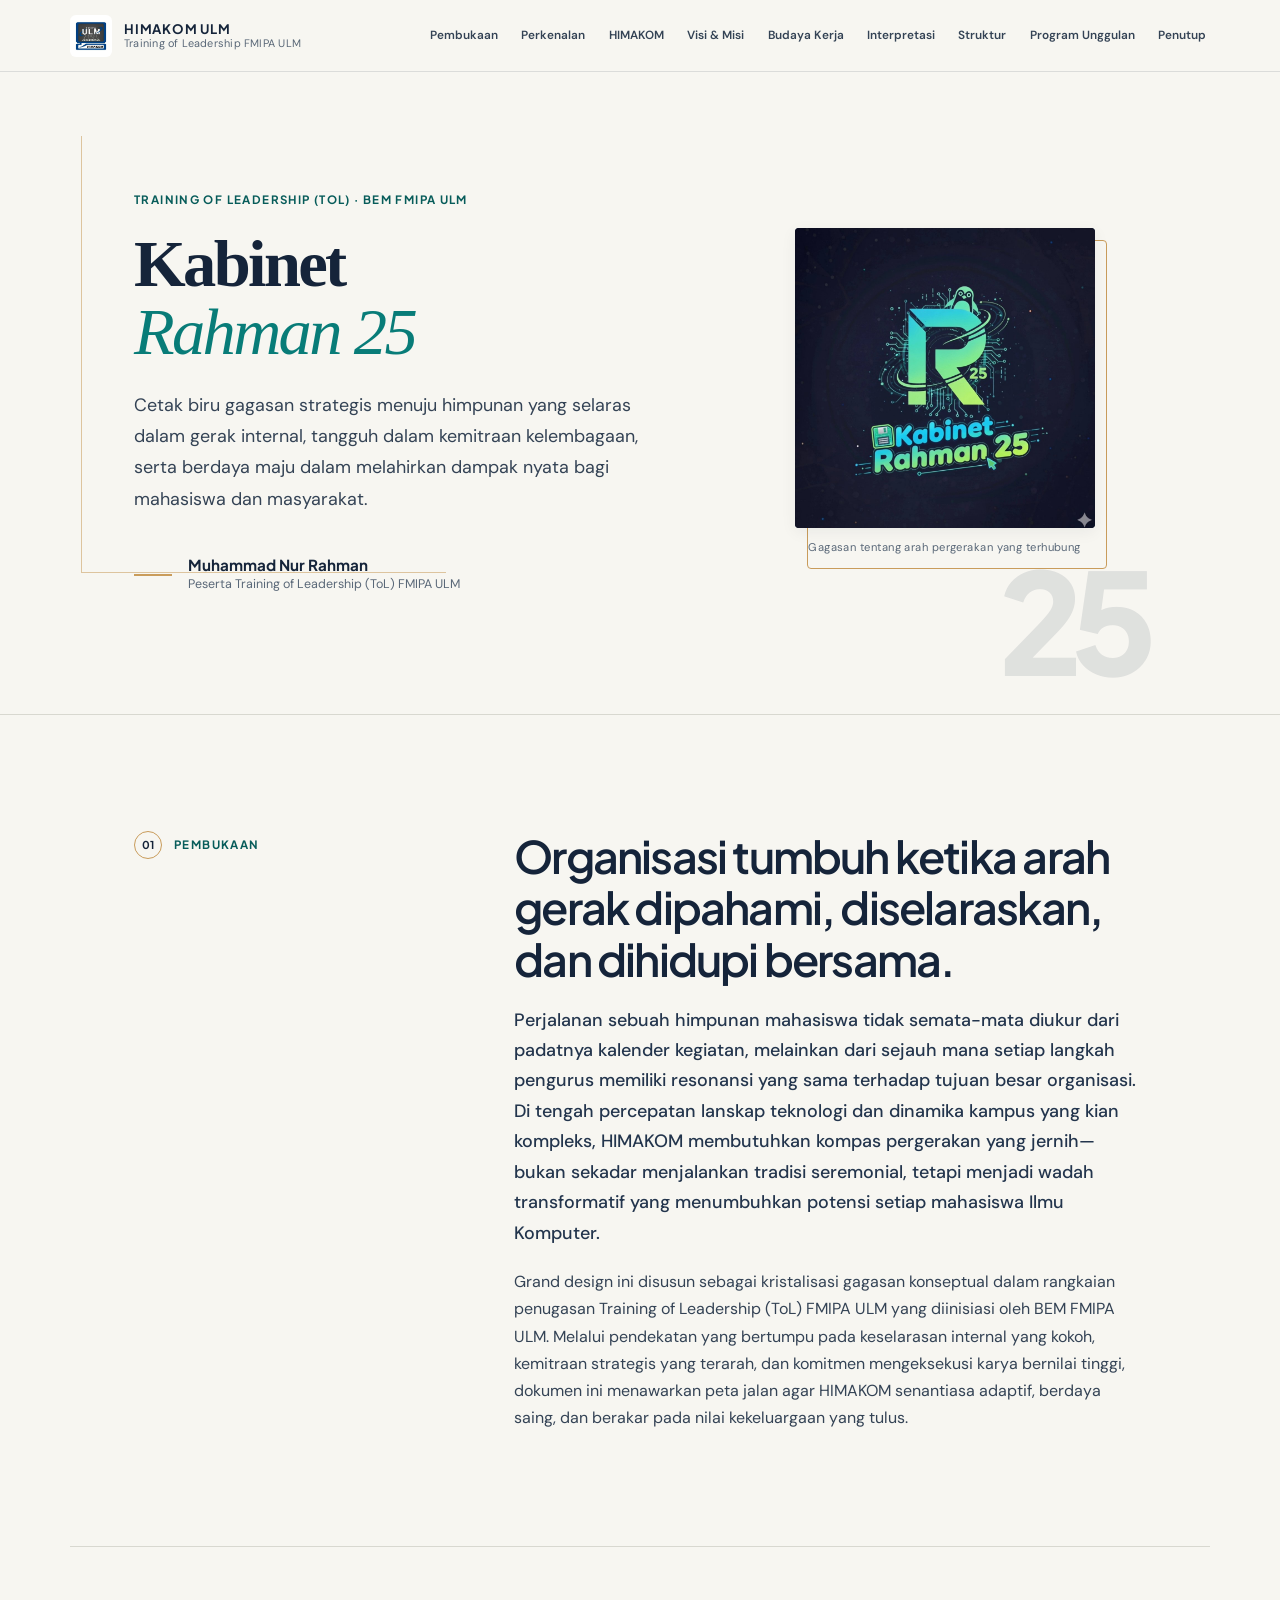
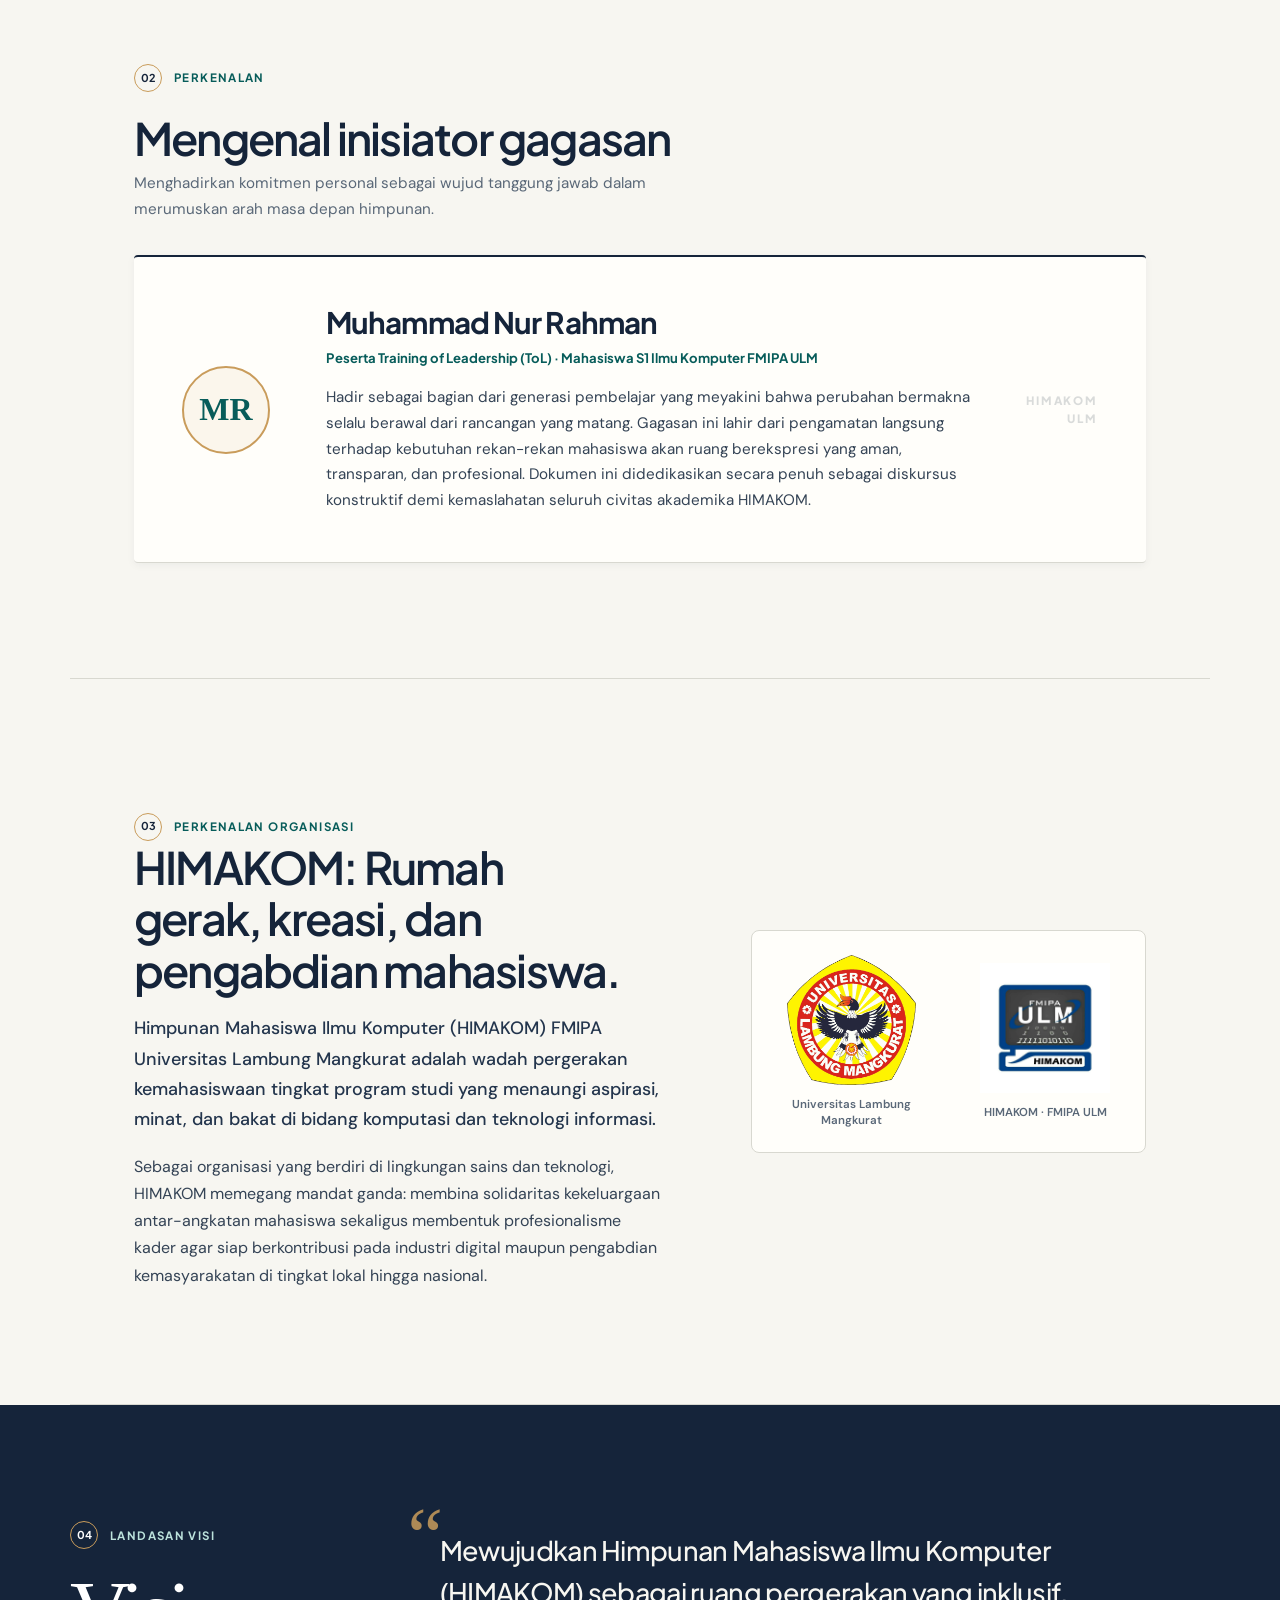
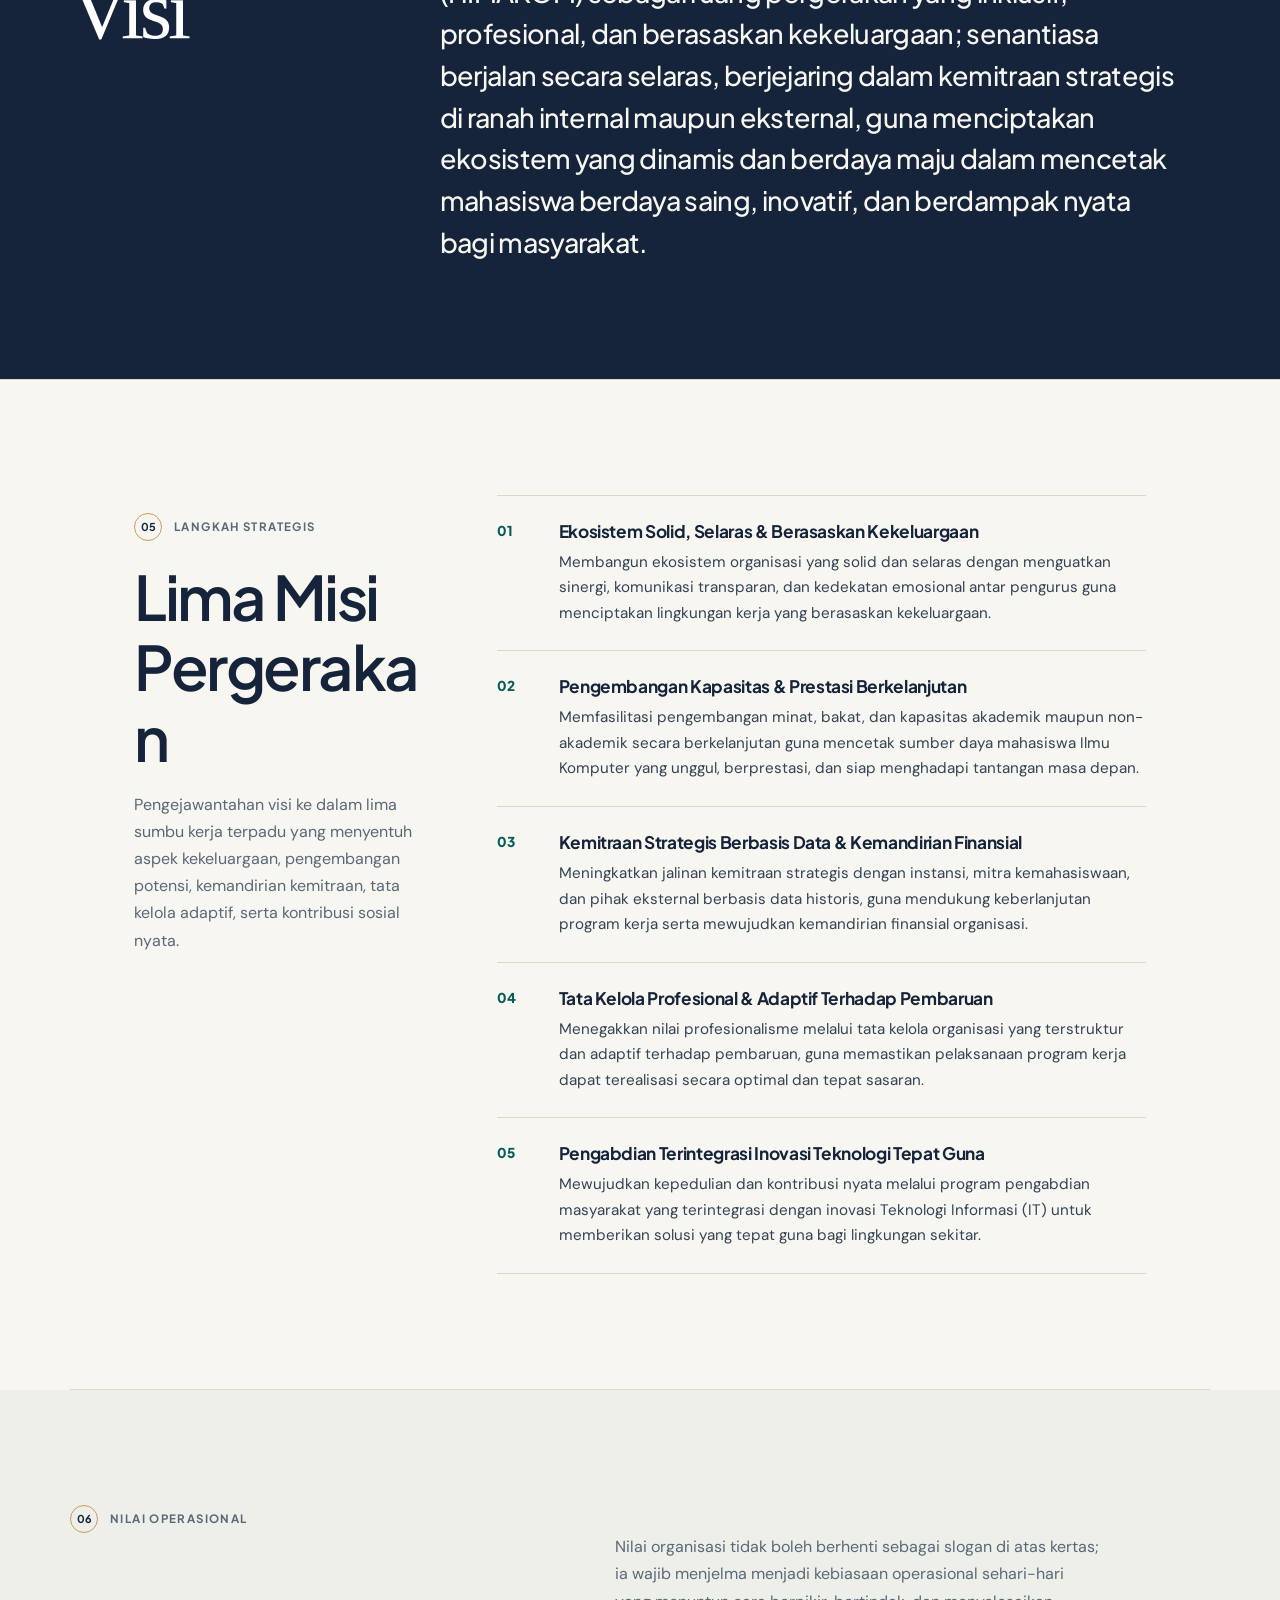
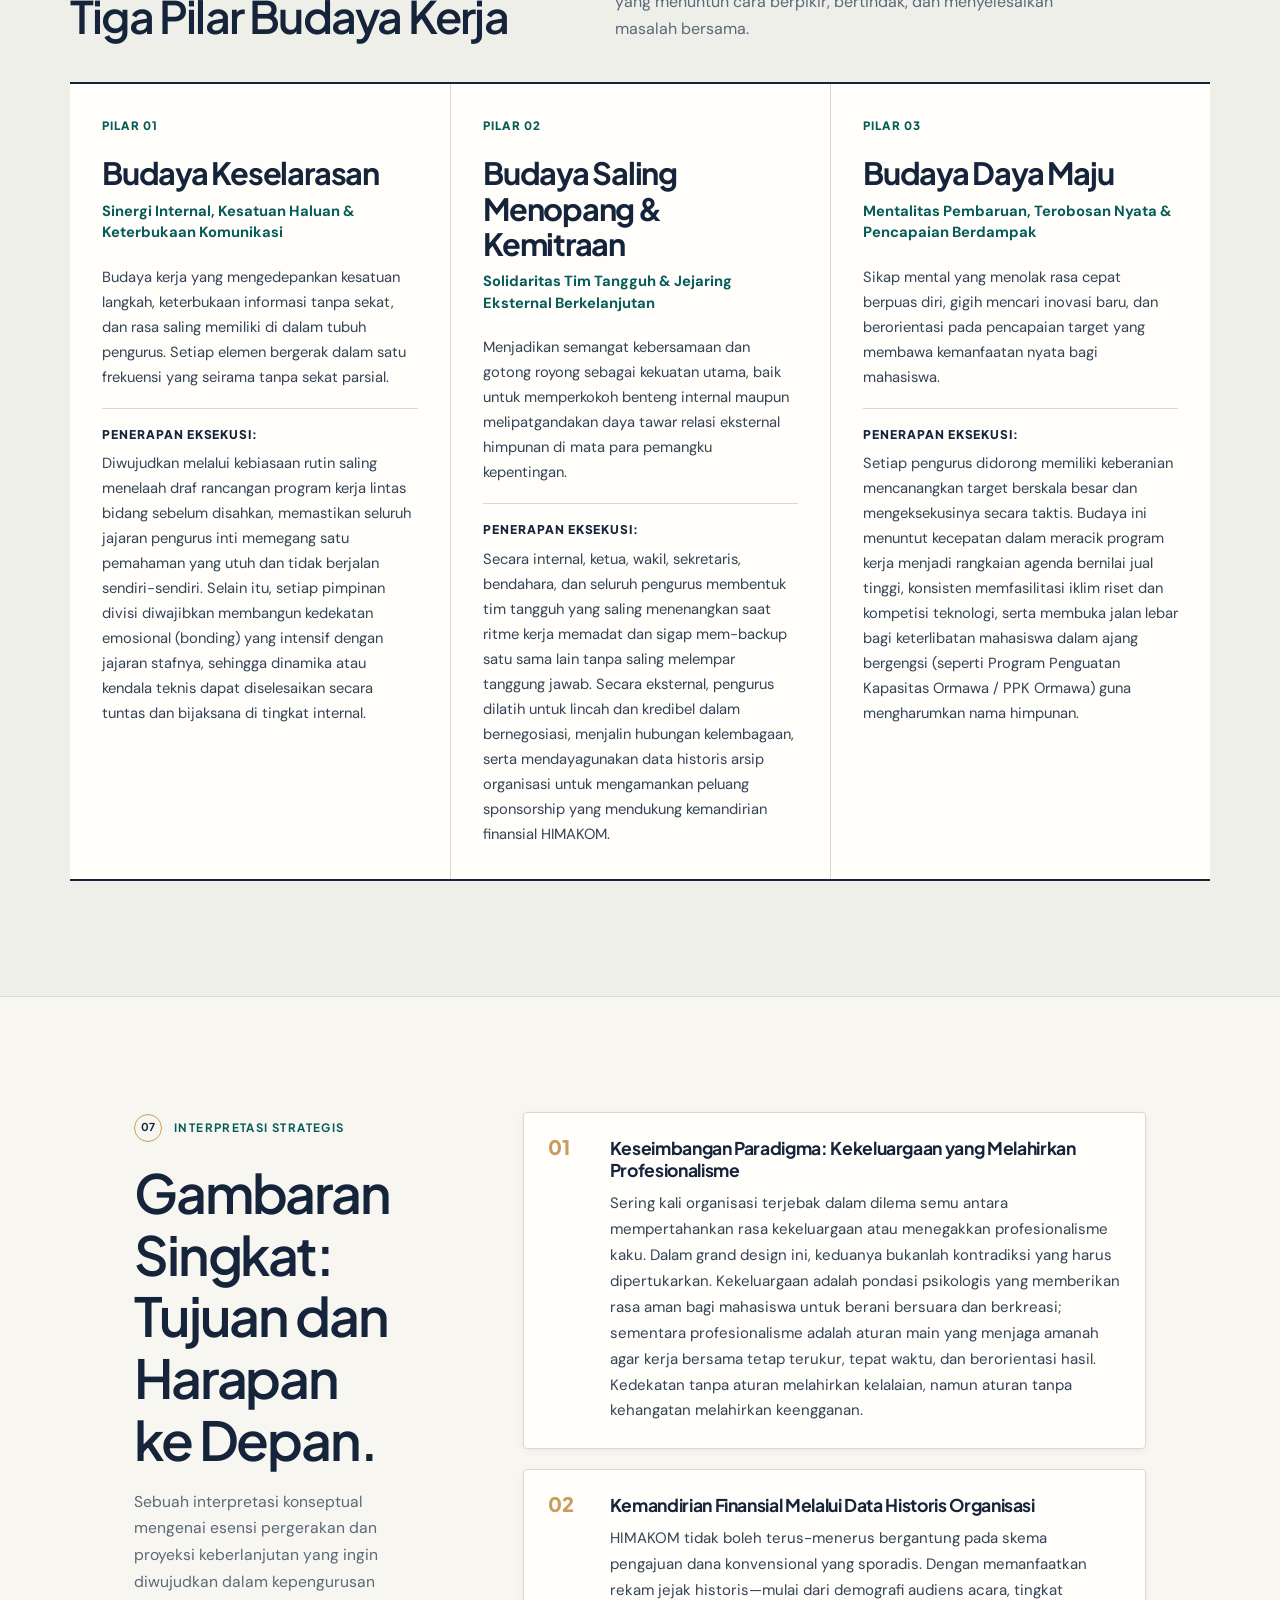
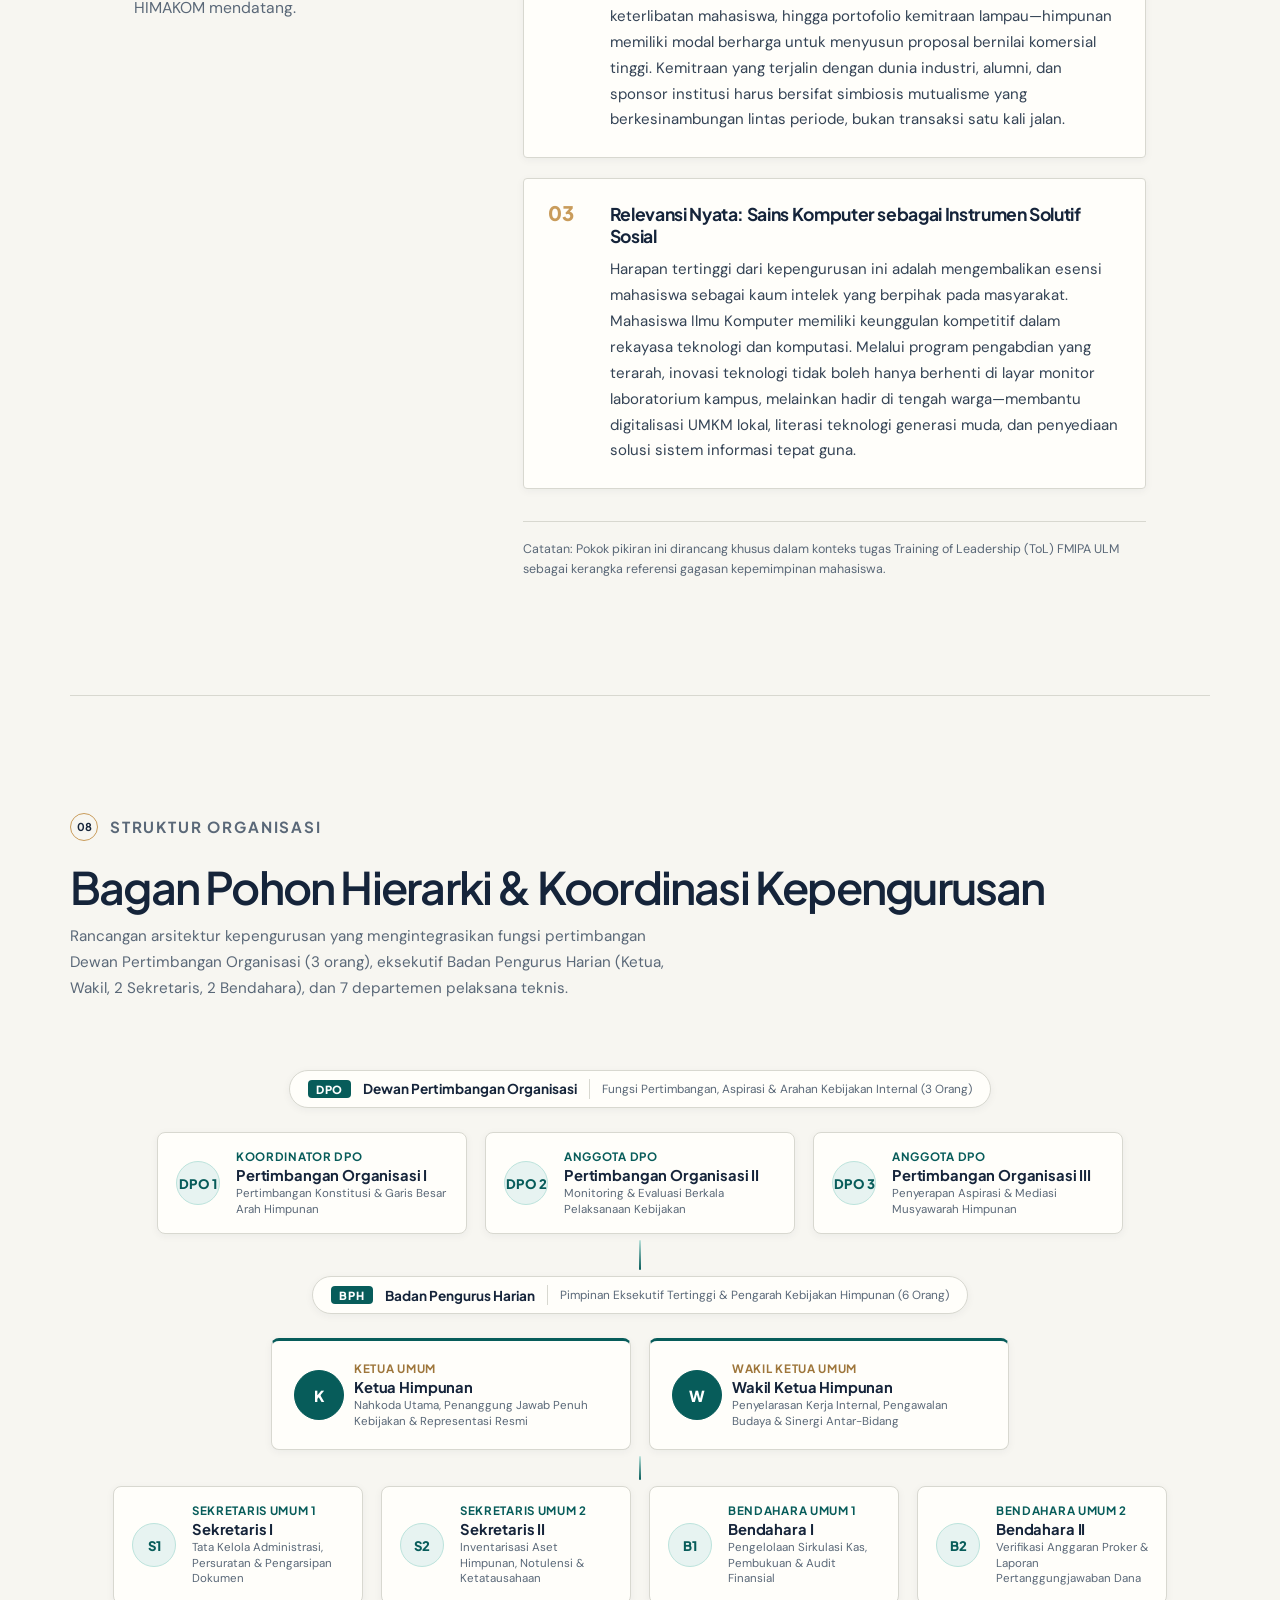
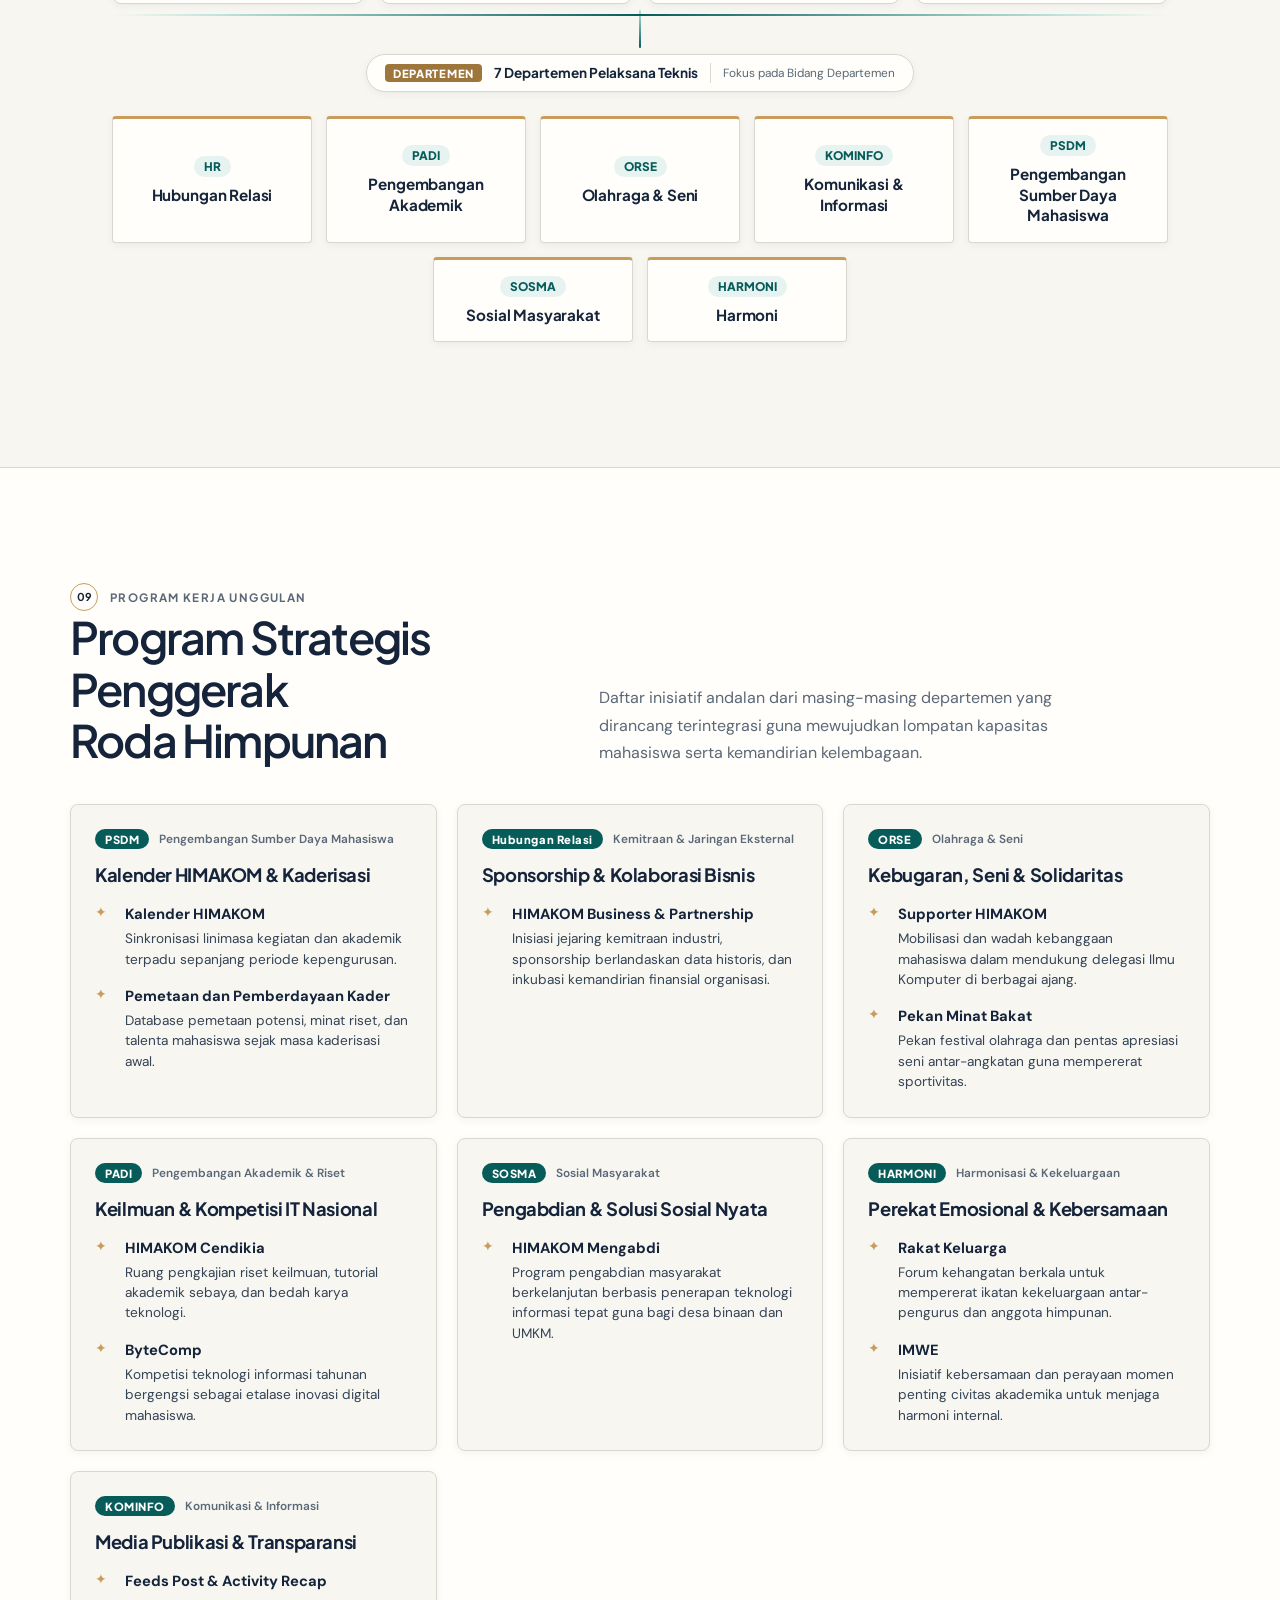
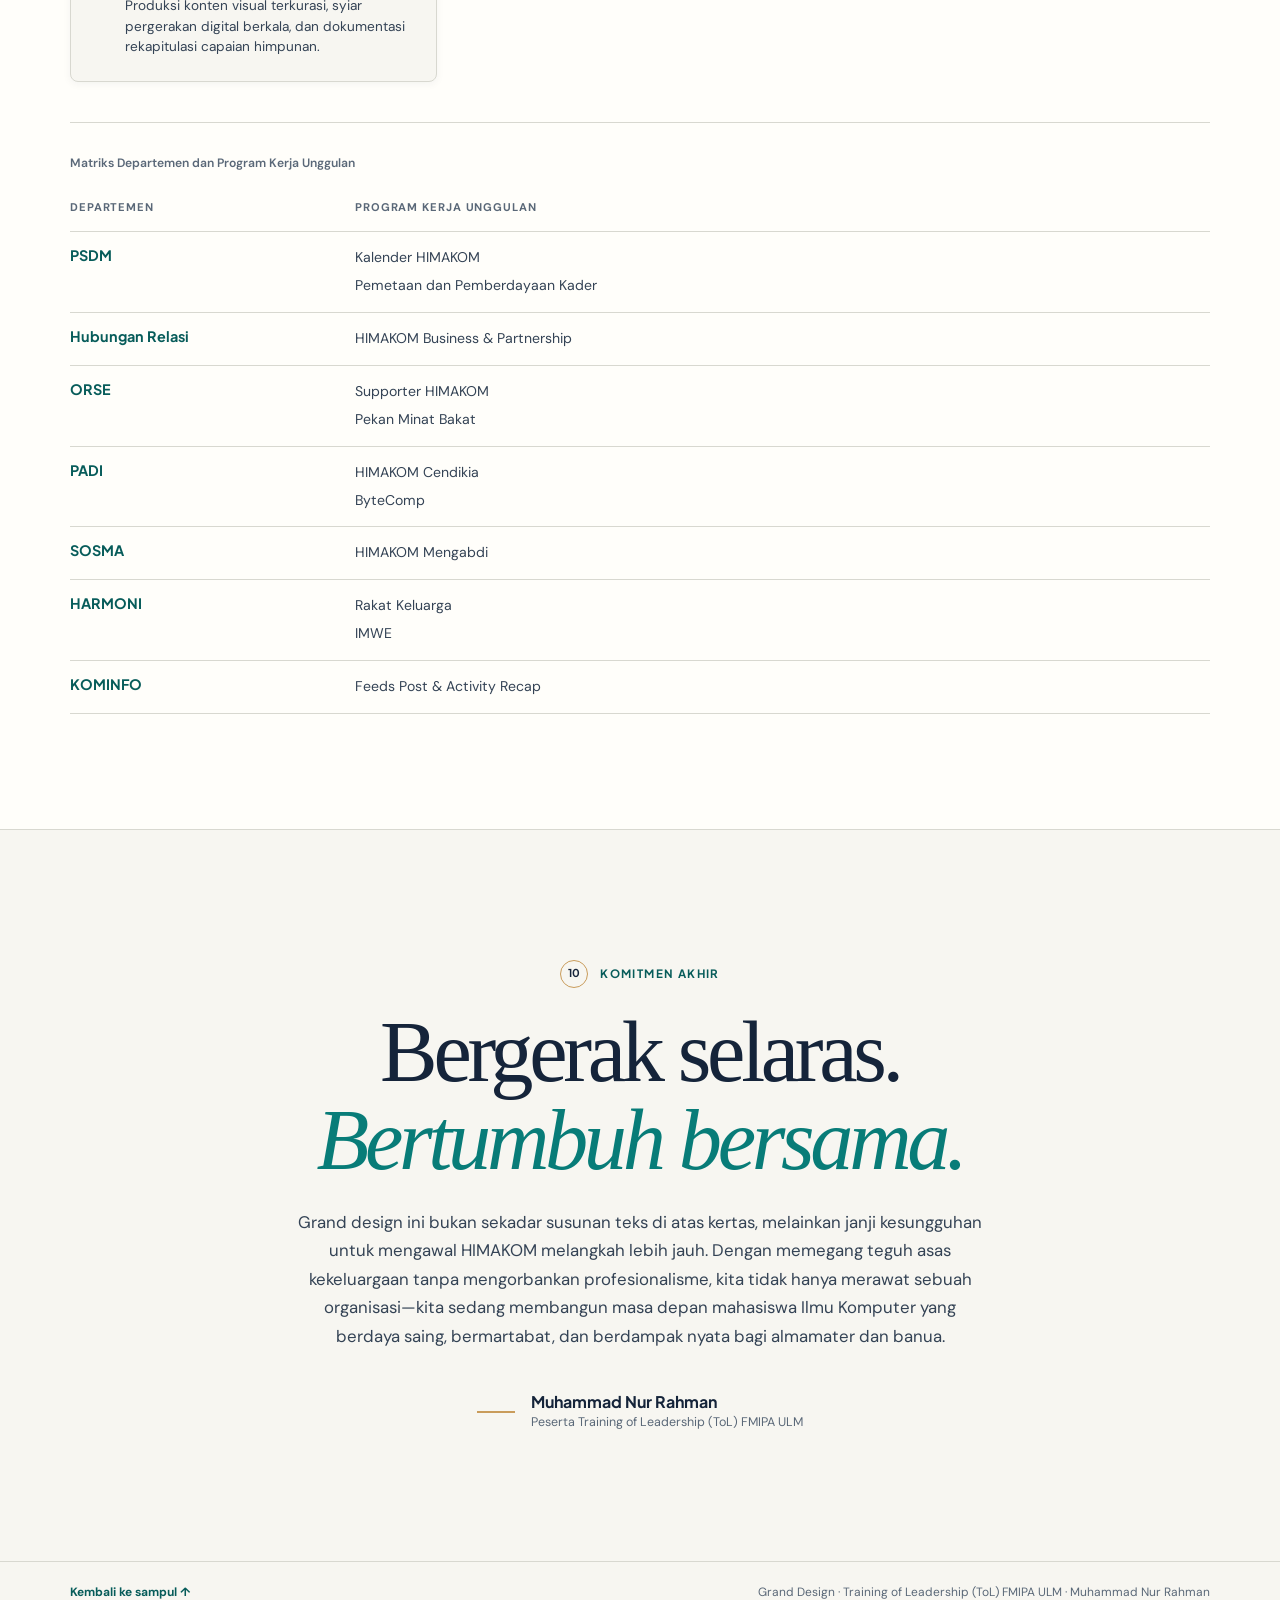
==== commit 6b075d6c: "fix(grand-design): fix cover logo distortion, update title to Kabinet Rahman 25, rename DPO to Dewan" ====
--- a/index.html
+++ b/index.html
@@ -5,7 +5,7 @@
   <meta name="viewport" content="width=device-width, initial-scale=1">
   <meta name="theme-color" content="#15243a">
   <meta name="robots" content="noindex, nofollow">
-  <meta name="description" content="Grand Design gagasan kepengurusan Muhammad Nur Rahman untuk tugas pengkaderan HIMAKOM FMIPA ULM.">
+  <meta name="description" content="Grand Design gagasan kepengurusan Muhammad Nur Rahman untuk tugas Training of Leadership (ToL) FMIPA ULM.">
   <title>Grand Design | Muhammad Nur Rahman · HIMAKOM ULM</title>
   <link rel="icon" href="assets/logo-himakom.jpg" type="image/jpeg">
   <link rel="preconnect" href="https://fonts.googleapis.com">
@@ -20,7 +20,7 @@
   <header class="masthead">
     <a class="identity" href="#sampul" aria-label="Grand Design Muhammad Nur Rahman, kembali ke sampul">
       <img src="assets/logo-himakom.jpg" alt="Logo HIMAKOM ULM" width="44" height="44">
-      <span><strong>HIMAKOM ULM</strong><small>Grand Design Pengkaderan</small></span>
+      <span><strong>HIMAKOM ULM</strong><small>Training of Leadership FMIPA ULM</small></span>
     </a>
     <nav class="section-nav" aria-label="Navigasi dokumen">
       <a href="#pembukaan">Pembukaan</a>
@@ -39,14 +39,14 @@
     <!-- COVER HERO SECTION -->
     <section class="cover" id="sampul" aria-labelledby="cover-title">
       <div class="cover-copy">
-        <p class="cover-kicker">Tugas Pengkaderan · Himpunan Mahasiswa Ilmu Komputer</p>
-        <h1 id="cover-title">Ruang gerak.<br><em>Arah bersama.</em></h1>
-        <p class="cover-summary">Cetak biru gagasan strategis menuju himpunan yang koheren dalam keselarasan internal, kolaboratif dalam kemitraan, dan progresif dalam melahirkan dampak nyata bagi mahasiswa dan masyarakat.</p>
+        <p class="cover-kicker">Training of Leadership (ToL) · BEM FMIPA ULM</p>
+        <h1 id="cover-title">Kabinet <br><em>Rahman 25</em></h1>
+        <p class="cover-summary">Cetak biru gagasan strategis menuju himpunan yang selaras dalam gerak internal, tangguh dalam kemitraan kelembagaan, serta berdaya maju dalam melahirkan dampak nyata bagi mahasiswa dan masyarakat.</p>
         <div class="cover-byline">
           <span class="byline-rule" aria-hidden="true"></span>
           <div>
             <strong>Muhammad Nur Rahman</strong>
-            <span>Peserta Pengkaderan HIMAKOM FMIPA ULM</span>
+            <span>Peserta Training of Leadership (ToL) FMIPA ULM</span>
           </div>
         </div>
       </div>
@@ -66,7 +66,7 @@
         <div class="opening-copy">
           <h2 id="opening-title">Organisasi tumbuh ketika arah gerak dipahami, diselaraskan, dan dihidupi bersama.</h2>
           <p class="lead-text">Perjalanan sebuah himpunan mahasiswa tidak semata-mata diukur dari padatnya kalender kegiatan, melainkan dari sejauh mana setiap langkah pengurus memiliki resonansi yang sama terhadap tujuan besar organisasi. Di tengah percepatan lanskap teknologi dan dinamika kampus yang kian kompleks, HIMAKOM membutuhkan kompas pergerakan yang jernih—bukan sekadar menjalankan tradisi seremonial, tetapi menjadi wadah transformatif yang menumbuhkan potensi setiap mahasiswa Ilmu Komputer.</p>
-          <p>Grand design ini disusun sebagai kristalisasi gagasan konseptual dalam rangka tugas pengkaderan. Melalui pendekatan yang bertumpu pada keselarasan internal yang kokoh, keberanian menjalin kolaborasi strategis, dan komitmen mengeksekusi program kerja bernilai tinggi, dokumen ini menawarkan peta jalan agar HIMAKOM senantiasa adaptif, berdaya saing, dan berakar pada nilai kekeluargaan yang tulus.</p>
+          <p>Grand design ini disusun sebagai kristalisasi gagasan konseptual dalam rangkaian penugasan Training of Leadership (ToL) FMIPA ULM yang diinisiasi oleh BEM FMIPA ULM. Melalui pendekatan yang bertumpu pada keselarasan internal yang kokoh, kemitraan strategis yang terarah, dan komitmen mengeksekusi karya bernilai tinggi, dokumen ini menawarkan peta jalan agar HIMAKOM senantiasa adaptif, berdaya saing, dan berakar pada nilai kekeluargaan yang tulus.</p>
         </div>
       </section>
 
@@ -75,14 +75,14 @@
         <div class="profile-heading">
           <p class="section-label"><span>02</span> Perkenalan</p>
           <h2 id="profile-title">Mengenal inisiator gagasan</h2>
-          <p class="section-subtext">Menghadirkan komitmen personal sebagai landasan tanggung jawab dalam membangun arah pergerakan himpunan.</p>
+          <p class="section-subtext">Menghadirkan komitmen personal sebagai wujud tanggung jawab dalam merumuskan arah masa depan himpunan.</p>
         </div>
         <div class="profile-panel">
           <div class="monogram" aria-hidden="true">MR</div>
           <div class="profile-details">
             <h3 class="profile-name">Muhammad Nur Rahman</h3>
-            <p class="profile-context">Peserta Pengkaderan · Program Studi S1 Ilmu Komputer FMIPA ULM</p>
-            <p>Hadir sebagai bagian dari generasi penerus yang meyakini bahwa perubahan bermakna selalu berawal dari rancangan yang matang. Gagasan ini lahir dari pengamatan langsung terhadap kebutuhan rekan-rekan mahasiswa akan ruang berekspresi yang aman, transparan, dan profesional. Tanpa pretensi politik jabatan praktis, cetak biru ini didedikasikan secara penuh sebagai diskursus konstruktif demi kemaslahatan seluruh civitas akademika HIMAKOM.</p>
+            <p class="profile-context">Peserta Training of Leadership (ToL) · Mahasiswa S1 Ilmu Komputer FMIPA ULM</p>
+            <p>Hadir sebagai bagian dari generasi pembelajar yang meyakini bahwa perubahan bermakna selalu berawal dari rancangan yang matang. Gagasan ini lahir dari pengamatan langsung terhadap kebutuhan rekan-rekan mahasiswa akan ruang berekspresi yang aman, transparan, dan profesional. Dokumen ini didedikasikan secara penuh sebagai diskursus konstruktif demi kemaslahatan seluruh civitas akademika HIMAKOM.</p>
           </div>
           <div class="profile-mark" aria-hidden="true">HIMAKOM<br>ULM</div>
         </div>
@@ -93,7 +93,7 @@
         <div class="organization-intro">
           <p class="section-label"><span>03</span> Perkenalan Organisasi</p>
           <h2 id="organization-title">HIMAKOM: Rumah gerak, kreasi, dan pengabdian mahasiswa.</h2>
-          <p class="lead-text">Himpunan Mahasiswa Ilmu Komputer (HIMAKOM) FMIPA Universitas Lambung Mangkurat adalah episentrum pergerakan kemahasiswaan tingkat program studi yang menaungi aspirasi, minat, dan bakat di bidang komputasi dan teknologi informasi.</p>
+          <p class="lead-text">Himpunan Mahasiswa Ilmu Komputer (HIMAKOM) FMIPA Universitas Lambung Mangkurat adalah wadah pergerakan kemahasiswaan tingkat program studi yang menaungi aspirasi, minat, dan bakat di bidang komputasi dan teknologi informasi.</p>
           <p>Sebagai organisasi yang berdiri di lingkungan sains dan teknologi, HIMAKOM memegang mandat ganda: membina solidaritas kekeluargaan antar-angkatan mahasiswa sekaligus membentuk profesionalisme kader agar siap berkontribusi pada industri digital maupun pengabdian kemasyarakatan di tingkat lokal hingga nasional.</p>
         </div>
         <div class="organization-emblems" role="group" aria-label="Identitas institusi universitas dan himpunan">
@@ -116,7 +116,7 @@
         </div>
         <blockquote class="vision-quote">
           <span class="quote-mark" aria-hidden="true">“</span>
-          <p>Mewujudkan Himpunan Mahasiswa Ilmu Komputer (HIMAKOM) sebagai ruang pergerakan yang inklusif, profesional, dan berasaskan kekeluargaan; senantiasa berjalan secara koheren, berjejaring secara kolaboratif di ranah internal maupun eksternal, guna menciptakan ekosistem yang progresif dalam mencetak mahasiswa berdaya saing, inovatif, dan berdampak nyata bagi masyarakat.</p>
+          <p>Mewujudkan Himpunan Mahasiswa Ilmu Komputer (HIMAKOM) sebagai ruang pergerakan yang inklusif, profesional, dan berasaskan kekeluargaan; senantiasa berjalan secara selaras, berjejaring dalam kemitraan strategis di ranah internal maupun eksternal, guna menciptakan ekosistem yang dinamis dan berdaya maju dalam mencetak mahasiswa berdaya saing, inovatif, dan berdampak nyata bagi masyarakat.</p>
         </blockquote>
       </section>
 
@@ -130,22 +130,22 @@
           <li>
             <span class="mission-number">01</span>
             <div>
-              <h3>Ekosistem Solid, Koheren &amp; Berasaskan Kekeluargaan</h3>
-              <p>Membangun ekosistem organisasi yang solid dan koheren dengan menguatkan sinergi, komunikasi transparan, dan kedekatan emosional antar pengurus guna menciptakan lingkungan kerja yang berasaskan kekeluargaan.</p>
+              <h3>Ekosistem Solid, Selaras &amp; Berasaskan Kekeluargaan</h3>
+              <p>Membangun ekosistem organisasi yang solid dan selaras dengan menguatkan sinergi, komunikasi transparan, dan kedekatan emosional antar pengurus guna menciptakan lingkungan kerja yang berasaskan kekeluargaan.</p>
             </div>
           </li>
           <li>
             <span class="mission-number">02</span>
             <div>
-              <h3>Pengembangan Kapasitas &amp; Prestasi Progresif</h3>
-              <p>Memfasilitasi pengembangan minat, bakat, dan kapasitas akademik maupun non-akademik secara progresif guna mencetak sumber daya mahasiswa Ilmu Komputer yang unggul, berprestasi, dan siap menghadapi tantangan masa depan.</p>
+              <h3>Pengembangan Kapasitas &amp; Prestasi Berkelanjutan</h3>
+              <p>Memfasilitasi pengembangan minat, bakat, dan kapasitas akademik maupun non-akademik secara berkelanjutan guna mencetak sumber daya mahasiswa Ilmu Komputer yang unggul, berprestasi, dan siap menghadapi tantangan masa depan.</p>
             </div>
           </li>
           <li>
             <span class="mission-number">03</span>
             <div>
-              <h3>Jejaring Kolaboratif Berbasis Data &amp; Kemandirian Finansial</h3>
-              <p>Meningkatkan jalinan relasi yang kolaboratif dengan instansi, mitra kemahasiswaan, dan pihak eksternal secara strategis berbasis data historis, guna mendukung keberlanjutan program kerja serta mewujudkan kemandirian finansial organisasi.</p>
+              <h3>Kemitraan Strategis Berbasis Data &amp; Kemandirian Finansial</h3>
+              <p>Meningkatkan jalinan kemitraan strategis dengan instansi, mitra kemahasiswaan, dan pihak eksternal berbasis data historis, guna mendukung keberlanjutan program kerja serta mewujudkan kemandirian finansial organisasi.</p>
             </div>
           </li>
           <li>
@@ -170,41 +170,41 @@
         <div class="culture-heading">
           <p class="section-label"><span>06</span> Nilai Operasional</p>
           <h2 id="culture-title">Tiga Pilar Budaya Kerja</h2>
-          <p>Nilai organisasi tidak boleh berhenti sebagai slogan di atas kertas; ia wajib menjelma menjadi kebiasaan operasional sehari-hari yang menuntun cara berpikir, bertindak, dan menyelesaikan masalah.</p>
+          <p>Nilai organisasi tidak boleh berhenti sebagai slogan di atas kertas; ia wajib menjelma menjadi kebiasaan operasional sehari-hari yang menuntun cara berpikir, bertindak, dan menyelesaikan masalah bersama.</p>
         </div>
         <div class="culture-list">
           <article class="culture-item culture-coherent">
             <p class="culture-index">Pilar 01</p>
-            <h3>Budaya Koheren</h3>
-            <p class="culture-thesis">Sinergi &amp; Keselarasan Internal yang Mengakar Kuat</p>
+            <h3>Budaya Keselarasan</h3>
+            <p class="culture-thesis">Sinergi Internal, Kesatuan Haluan &amp; Keterbukaan Komunikasi</p>
             <div class="culture-body">
-              <p>Budaya kerja yang mengedepankan kesatuan langkah, keterbukaan informasi tanpa sekat, dan rasa saling memiliki di dalam tubuh pengurus. Tidak ada departemen yang berjalan sendiri tanpa memedulikan rekan lainnya.</p>
+              <p>Budaya kerja yang mengedepankan kesatuan langkah, keterbukaan informasi tanpa sekat, dan rasa saling memiliki di dalam tubuh pengurus. Setiap elemen bergerak dalam satu frekuensi yang seirama tanpa sekat parsial.</p>
               <div class="culture-execution">
                 <strong>Penerapan Eksekusi:</strong>
-                <p>Diwujudkan melalui kebiasaan rutin saling menelaah draf rancangan program kerja lintas departemen sebelum disahkan, memastikan seluruh elemen pengurus inti memegang satu pemahaman yang utuh dan tidak luntang-lantung. Selain itu, setiap Kepala Departemen diwajibkan membangun kedekatan emosional (bonding) yang intensif dengan jajaran stafnya, sehingga dinamika atau kendala teknis dapat diselesaikan secara tuntas dan bijaksana di tingkat departemen.</p>
+                <p>Diwujudkan melalui kebiasaan rutin saling menelaah draf rancangan program kerja lintas bidang sebelum disahkan, memastikan seluruh jajaran pengurus inti memegang satu pemahaman yang utuh dan tidak berjalan sendiri-sendiri. Selain itu, setiap pimpinan divisi diwajibkan membangun kedekatan emosional (bonding) yang intensif dengan jajaran stafnya, sehingga dinamika atau kendala teknis dapat diselesaikan secara tuntas dan bijaksana di tingkat internal.</p>
               </div>
             </div>
           </article>
 
           <article class="culture-item culture-collaborative">
             <p class="culture-index">Pilar 02</p>
-            <h3>Budaya Kolaboratif</h3>
-            <p class="culture-thesis">Kemitraan Strategis &amp; Sikap Saling Menopang</p>
+            <h3>Budaya Saling Menopang &amp; Kemitraan</h3>
+            <p class="culture-thesis">Solidaritas Tim Tangguh &amp; Jejaring Eksternal Berkelanjutan</p>
             <div class="culture-body">
-              <p>Menjadikan semangat gotong royong sebagai senjata utama, baik untuk memperkokoh benteng internal maupun melipatgandakan dampak relasi eksternal himpunan di mata para pemangku kepentingan.</p>
+              <p>Menjadikan semangat kebersamaan dan gotong royong sebagai kekuatan utama, baik untuk memperkokoh benteng internal maupun melipatgandakan daya tawar relasi eksternal himpunan di mata para pemangku kepentingan.</p>
               <div class="culture-execution">
                 <strong>Penerapan Eksekusi:</strong>
-                <p>Secara internal, ketua, wakil, sekretaris, bendahara, dan seluruh pengurus membentuk tim tangguh yang saling menenangkan saat ritme kerja memadat dan sigap mem-backup satu sama lain tanpa saling melempar tanggung jawab. Secara eksternal, pengurus dilatih untuk lincah dan berdaya tawar tinggi dalam bernegosiasi, menjalin kemitraan institusional, serta mendayagunakan data historis arsip organisasi untuk mengunci peluang sponsorship yang mendukung kemandirian finansial HIMAKOM.</p>
+                <p>Secara internal, ketua, wakil, sekretaris, bendahara, dan seluruh pengurus membentuk tim tangguh yang saling menenangkan saat ritme kerja memadat dan sigap mem-backup satu sama lain tanpa saling melempar tanggung jawab. Secara eksternal, pengurus dilatih untuk lincah dan kredibel dalam bernegosiasi, menjalin hubungan kelembagaan, serta mendayagunakan data historis arsip organisasi untuk mengamankan peluang sponsorship yang mendukung kemandirian finansial HIMAKOM.</p>
               </div>
             </div>
           </article>
 
           <article class="culture-item culture-progressive">
             <p class="culture-index">Pilar 03</p>
-            <h3>Budaya Progresif</h3>
-            <p class="culture-thesis">Berani Bermimpi Besar &amp; Eksekusi Berdampak Luas</p>
+            <h3>Budaya Daya Maju</h3>
+            <p class="culture-thesis">Mentalitas Pembaruan, Terobosan Nyata &amp; Pencapaian Berdampak</p>
             <div class="culture-body">
-              <p>Sikap mental yang menolak rasa cepat berpuas diri, gigih mencari terobosan pembaruan, dan berorientasi pada pencapaian target yang membawa kemajuan nyata bagi mahasiswa.</p>
+              <p>Sikap mental yang menolak rasa cepat berpuas diri, gigih mencari inovasi baru, dan berorientasi pada pencapaian target yang membawa kemanfaatan nyata bagi mahasiswa.</p>
               <div class="culture-execution">
                 <strong>Penerapan Eksekusi:</strong>
                 <p>Setiap pengurus didorong memiliki keberanian mencanangkan target berskala besar dan mengeksekusinya secara taktis. Budaya ini menuntut kecepatan dalam meracik program kerja menjadi rangkaian agenda bernilai jual tinggi, konsisten memfasilitasi iklim riset dan kompetisi teknologi, serta membuka jalan lebar bagi keterlibatan mahasiswa dalam ajang bergengsi (seperti Program Penguatan Kapasitas Ormawa / PPK Ormawa) guna mengharumkan nama himpunan.</p>
@@ -245,7 +245,7 @@
               <p>Harapan tertinggi dari kepengurusan ini adalah mengembalikan esensi mahasiswa sebagai kaum intelek yang berpihak pada masyarakat. Mahasiswa Ilmu Komputer memiliki keunggulan kompetitif dalam rekayasa teknologi dan komputasi. Melalui program pengabdian yang terarah, inovasi teknologi tidak boleh hanya berhenti di layar monitor laboratorium kampus, melainkan hadir di tengah warga—membantu digitalisasi UMKM lokal, literasi teknologi generasi muda, dan penyediaan solusi sistem informasi tepat guna.</p>
             </div>
           </div>
-          <p class="interpretation-note">Catatan: Pokok pikiran ini dirancang khusus dalam konteks tugas pengkaderan sebagai kerangka referensi gagasan kepemimpinan, dan bukan pernyataan bahwa seluruh kebijakan telah diformalkan secara kelembagaan.</p>
+          <p class="interpretation-note">Catatan: Pokok pikiran ini dirancang khusus dalam konteks tugas Training of Leadership (ToL) FMIPA ULM sebagai kerangka referensi gagasan kepemimpinan mahasiswa.</p>
         </div>
       </section>
 
@@ -254,40 +254,40 @@
         <div class="structure-heading">
           <p class="section-label"><span>08</span> Struktur Organisasi</p>
           <h2 id="structure-title">Bagan Pohon Hierarki &amp; Koordinasi Kepengurusan</h2>
-          <p>Rancangan arsitektur kepengurusan yang mengintegrasikan fungsi pengawasan Dewan Pengawas Organisasi (3 orang), eksekutif Badan Pengurus Harian (Ketua, Wakil, 2 Sekretaris, 2 Bendahara), dan 7 departemen pelaksana teknis.</p>
+          <p>Rancangan arsitektur kepengurusan yang mengintegrasikan fungsi pertimbangan Dewan Pertimbangan Organisasi (3 orang), eksekutif Badan Pengurus Harian (Ketua, Wakil, 2 Sekretaris, 2 Bendahara), dan 7 departemen pelaksana teknis.</p>
         </div>
 
         <div class="org-tree-grand" role="group" aria-label="Bagan Pohon Hierarki Struktur Organisasi HIMAKOM">
-          <!-- TIER 1: DEWAN PENGAWAS ORGANISASI (DPO) -->
+          <!-- TIER 1: DEWAN PERTIMBANGAN ORGANISASI (DPO) -->
           <div class="tree-tier tree-tier-dpo">
             <div class="tree-tier-badge-label">
               <span class="tier-tag">DPO</span>
-              <span class="tier-title">Dewan Pengawas Organisasi</span>
-              <span class="tier-desc">Fungsi Pengawasan, Pertimbangan &amp; Legislasi Internal (3 Orang)</span>
+              <span class="tier-title">Dewan Pertimbangan Organisasi</span>
+              <span class="tier-desc">Fungsi Pertimbangan, Aspirasi &amp; Arahan Kebijakan Internal (3 Orang)</span>
             </div>
             <div class="tree-row tree-row-dpo">
               <div class="tree-node tree-node-person">
                 <div class="node-badge-avatar">DPO 1</div>
                 <div class="node-info">
                   <span class="node-role">Koordinator DPO</span>
-                  <strong class="node-name">Pengawas Organisasi I</strong>
-                  <span class="node-sub">Pengawasan Konstitusi &amp; Garis Besar Arah Himpunan</span>
+                  <strong class="node-name">Pertimbangan Organisasi I</strong>
+                  <span class="node-sub">Pertimbangan Konstitusi &amp; Garis Besar Arah Himpunan</span>
                 </div>
               </div>
               <div class="tree-node tree-node-person">
                 <div class="node-badge-avatar">DPO 2</div>
                 <div class="node-info">
                   <span class="node-role">Anggota DPO</span>
-                  <strong class="node-name">Pengawas Organisasi II</strong>
-                  <span class="node-sub">Monitoring Kinerja &amp; Evaluasi Berkala BPH</span>
+                  <strong class="node-name">Pertimbangan Organisasi II</strong>
+                  <span class="node-sub">Monitoring &amp; Evaluasi Berkala Pelaksanaan Kebijakan</span>
                 </div>
               </div>
               <div class="tree-node tree-node-person">
                 <div class="node-badge-avatar">DPO 3</div>
                 <div class="node-info">
                   <span class="node-role">Anggota DPO</span>
-                  <strong class="node-name">Pengawas Organisasi III</strong>
-                  <span class="node-sub">Penyerapan Aspirasi &amp; Mediasi Musyawarah Anggota</span>
+                  <strong class="node-name">Pertimbangan Organisasi III</strong>
+                  <span class="node-sub">Penyerapan Aspirasi &amp; Mediasi Musyawarah Himpunan</span>
                 </div>
               </div>
             </div>
@@ -373,83 +373,55 @@
             <span class="tree-line-v"></span>
           </div>
 
-          <!-- TIER 3: 7 DEPARTEMEN PELAKSANA TEKNIS -->
+          <!-- TIER 3: 7 DEPARTEMEN PELAKSANA TEKNIS (HANYA SEBATAS NAMA DEPARTEMEN & IDENTITAS UNIT) -->
           <div class="tree-tier tree-tier-dept-block">
             <div class="tree-tier-badge-label">
               <span class="tier-tag tier-tag-alt">DEPARTEMEN</span>
               <span class="tier-title">7 Departemen Pelaksana Teknis</span>
-              <span class="tier-desc">Fokus pada Bidang &amp; Tanggung Jawab Operasional Tanpa Personalia Individu</span>
+              <span class="tier-desc">Fokus pada Bidang Departemen</span>
             </div>
 
             <div class="tree-row tree-row-depts">
               <!-- HR -->
               <div class="tree-node tree-node-dept">
-                <div class="dept-badge-header">
-                  <span class="dept-acronym">HR</span>
-                  <span class="dept-scope">Eksternal &amp; Kemitraan</span>
-                </div>
+                <span class="dept-acronym">HR</span>
                 <h4 class="dept-name">Hubungan Relasi</h4>
-                <p class="dept-duty">Mengelola jalinan kemitraan strategis dengan instansi, memperluas jejaring sponsorship berbasis data historis, serta menjaga diplomasi kelembagaan himpunan.</p>
               </div>
 
               <!-- PADI -->
               <div class="tree-node tree-node-dept">
-                <div class="dept-badge-header">
-                  <span class="dept-acronym">PADI</span>
-                  <span class="dept-scope">Akademik &amp; Riset</span>
-                </div>
+                <span class="dept-acronym">PADI</span>
                 <h4 class="dept-name">Pengembangan Akademik</h4>
-                <p class="dept-duty">Mengakselerasi iklim keilmuan komputer, riset kolaboratif mahasiswa, serta pembinaan delegasi kompetisi IT tingkat universitas hingga nasional.</p>
               </div>
 
               <!-- ORSE -->
               <div class="tree-node tree-node-dept">
-                <div class="dept-badge-header">
-                  <span class="dept-acronym">ORSE</span>
-                  <span class="dept-scope">Minat &amp; Bakat</span>
-                </div>
+                <span class="dept-acronym">ORSE</span>
                 <h4 class="dept-name">Olahraga &amp; Seni</h4>
-                <p class="dept-duty">Memfasilitasi potensi non-akademik mahasiswa melalui ajang kompetisi olahraga, kebugaran fisik, apresiasi karya seni, dan penguatan suporter kebanggaan himpunan.</p>
               </div>
 
               <!-- KOMINFO -->
               <div class="tree-node tree-node-dept">
-                <div class="dept-badge-header">
-                  <span class="dept-acronym">KOMINFO</span>
-                  <span class="dept-scope">Media &amp; Publikasi</span>
-                </div>
+                <span class="dept-acronym">KOMINFO</span>
                 <h4 class="dept-name">Komunikasi &amp; Informasi</h4>
-                <p class="dept-duty">Sentral syiar informasi resmi, perancangan identitas visual digital, dokumentasi kegiatan berkala, serta transparansi publikasi pergerakan himpunan.</p>
               </div>
 
               <!-- PSDM -->
               <div class="tree-node tree-node-dept">
-                <div class="dept-badge-header">
-                  <span class="dept-acronym">PSDM</span>
-                  <span class="dept-scope">Kaderisasi &amp; SDM</span>
-                </div>
+                <span class="dept-acronym">PSDM</span>
                 <h4 class="dept-name">Pengembangan Sumber Daya Mahasiswa</h4>
-                <p class="dept-duty">Merancang kurikulum pembinaan karakter kader baru, memetakan potensi sumber daya mahasiswa, serta mengawal proses regenerasi kepemimpinan berkelanjutan.</p>
               </div>
 
               <!-- SOSMA -->
               <div class="tree-node tree-node-dept">
-                <div class="dept-badge-header">
-                  <span class="dept-acronym">SOSMA</span>
-                  <span class="dept-scope">Pengabdian Sosial</span>
-                </div>
+                <span class="dept-acronym">SOSMA</span>
                 <h4 class="dept-name">Sosial Masyarakat</h4>
-                <p class="dept-duty">Menggerakkan kepedulian sosial kemahasiswaan melalui program pengabdian nyata yang mengintegrasikan inovasi teknologi informasi tepat guna bagi masyarakat.</p>
               </div>
 
               <!-- HARMONI -->
               <div class="tree-node tree-node-dept">
-                <div class="dept-badge-header">
-                  <span class="dept-acronym">HARMONI</span>
-                  <span class="dept-scope">Kekeluargaan &amp; Harmonisasi</span>
-                </div>
+                <span class="dept-acronym">HARMONI</span>
                 <h4 class="dept-name">Harmoni</h4>
-                <p class="dept-duty">Menjaga kehangatan ikatan emosional antar-angkatan, memfasilitasi rekonsiliasi internal pengurus, dan memupuk harmoni kekeluargaan yang guyub di HIMAKOM.</p>
               </div>
             </div>
           </div>
@@ -484,7 +456,7 @@
                 <span class="proker-marker" aria-hidden="true">✦</span>
                 <div>
                   <strong>Pemetaan dan Pemberdayaan Kader</strong>
-                  <p>Database analitik pemetaan potensi, minat riset, dan talenta mahasiswa sejak masa kaderisasi awal.</p>
+                  <p>Database pemetaan potensi, minat riset, dan talenta mahasiswa sejak masa kaderisasi awal.</p>
                 </div>
               </div>
             </div>
@@ -545,7 +517,7 @@
                 <span class="proker-marker" aria-hidden="true">✦</span>
                 <div>
                   <strong>HIMAKOM Cendikia</strong>
-                  <p>Ruang kolaboratif pengkajian riset keilmuan, tutorial akademik sebaya, dan bedah karya teknologi.</p>
+                  <p>Ruang pengkajian riset keilmuan, tutorial akademik sebaya, dan bedah karya teknologi.</p>
                 </div>
               </div>
               <div class="proker-pill-item">
@@ -673,7 +645,7 @@
           <span class="signature-line" aria-hidden="true"></span>
           <div>
             <strong>Muhammad Nur Rahman</strong>
-            <small>Peserta Pengkaderan HIMAKOM FMIPA ULM</small>
+            <small>Peserta Training of Leadership (ToL) FMIPA ULM</small>
           </div>
         </div>
       </section>
@@ -683,7 +655,7 @@
   <!-- PAGE FOOTER -->
   <footer class="page-footer">
     <a href="#sampul">Kembali ke sampul ↑</a>
-    <span>Grand Design Pengkaderan · Muhammad Nur Rahman · HIMAKOM FMIPA ULM</span>
+    <span>Grand Design · Training of Leadership (ToL) FMIPA ULM · Muhammad Nur Rahman</span>
   </footer>
 </body>
 </html>
--- a/css/grand-design.css
+++ b/css/grand-design.css
@@ -70,6 +70,7 @@
 img {
   display: block;
   max-width: 100%;
+  height: auto;
 }
 
 a {
@@ -310,9 +311,11 @@
 }
 
 .cover-art img {
+  display: block;
   width: 100%;
-  aspect-ratio: 1;
-  object-fit: cover;
+  height: auto;
+  aspect-ratio: 1 / 1;
+  object-fit: contain;
   background: var(--ink);
   border-radius: var(--radius-sm);
   box-shadow: var(--shadow-card);
@@ -1017,66 +1020,54 @@
   border-radius: var(--radius-pill);
 }
 
-/* Department Nodes */
+/* Department Nodes — Clean Structural Unit Cards */
 .tree-row-depts {
-  display: grid;
-  grid-template-columns: repeat(auto-fit, minmax(240px, 1fr));
-  gap: 16px;
+  display: flex;
+  flex-wrap: wrap;
+  justify-content: center;
+  align-items: stretch;
+  gap: 14px;
   width: 100%;
 }
 
 .tree-node-dept {
+  flex: 0 1 200px;
+  max-width: 220px;
   display: flex;
   flex-direction: column;
-  padding: 20px;
+  align-items: center;
+  justify-content: center;
+  text-align: center;
+  padding: 16px 14px;
   background: var(--surface);
   border: 1px solid var(--line);
   border-top: 3px solid var(--gold);
   border-radius: var(--radius-sm);
   box-shadow: var(--shadow-subtle);
-  transition: transform 0.2s var(--ease), box-shadow 0.2s var(--ease);
+  transition: transform 0.2s var(--ease), box-shadow 0.2s var(--ease), border-color 0.2s var(--ease);
 }
 
 .tree-node-dept:hover {
   transform: translateY(-2px);
   box-shadow: var(--shadow-card);
-}
-
-.dept-badge-header {
-  display: flex;
-  align-items: center;
-  justify-content: space-between;
-  gap: 8px;
-  margin-bottom: 12px;
+  border-color: var(--teal-border);
 }
 
 .dept-acronym {
-  padding: 3px 8px;
+  display: inline-block;
+  padding: 3px 10px;
   background: var(--teal-pale);
   color: var(--teal-deep);
-  font: 800 0.72rem var(--display);
-  border-radius: var(--radius-sm);
-}
-
-.dept-scope {
-  color: var(--muted);
-  font-size: 0.68rem;
-  font-weight: 600;
-  text-align: right;
+  font: 800 0.74rem var(--display);
+  border-radius: var(--radius-pill);
+  margin-bottom: 8px;
 }
 
 .dept-name {
-  margin: 0 0 8px;
-  color: var(--ink);
-  font: 700 1.02rem var(--display);
-  letter-spacing: -0.02em;
-}
-
-.dept-duty {
-  margin: 0;
-  font-size: 0.82rem;
-  line-height: 1.55;
-  color: var(--body);
+  margin: 0;
+  color: var(--ink);
+  font: 700 0.95rem/1.35 var(--display);
+  letter-spacing: -0.01em;
 }
 
 /* ==========================================================================
@@ -1482,7 +1473,19 @@
   }
 
   .tree-row-depts {
-    grid-template-columns: 1fr;
+    display: grid;
+    grid-template-columns: repeat(2, minmax(0, 1fr));
+    gap: 12px;
+  }
+
+  .tree-node-dept {
+    max-width: none;
+    flex: auto;
+    padding: 14px 10px;
+  }
+
+  .dept-name {
+    font-size: 0.88rem;
   }
 
   .program-deck-grid {
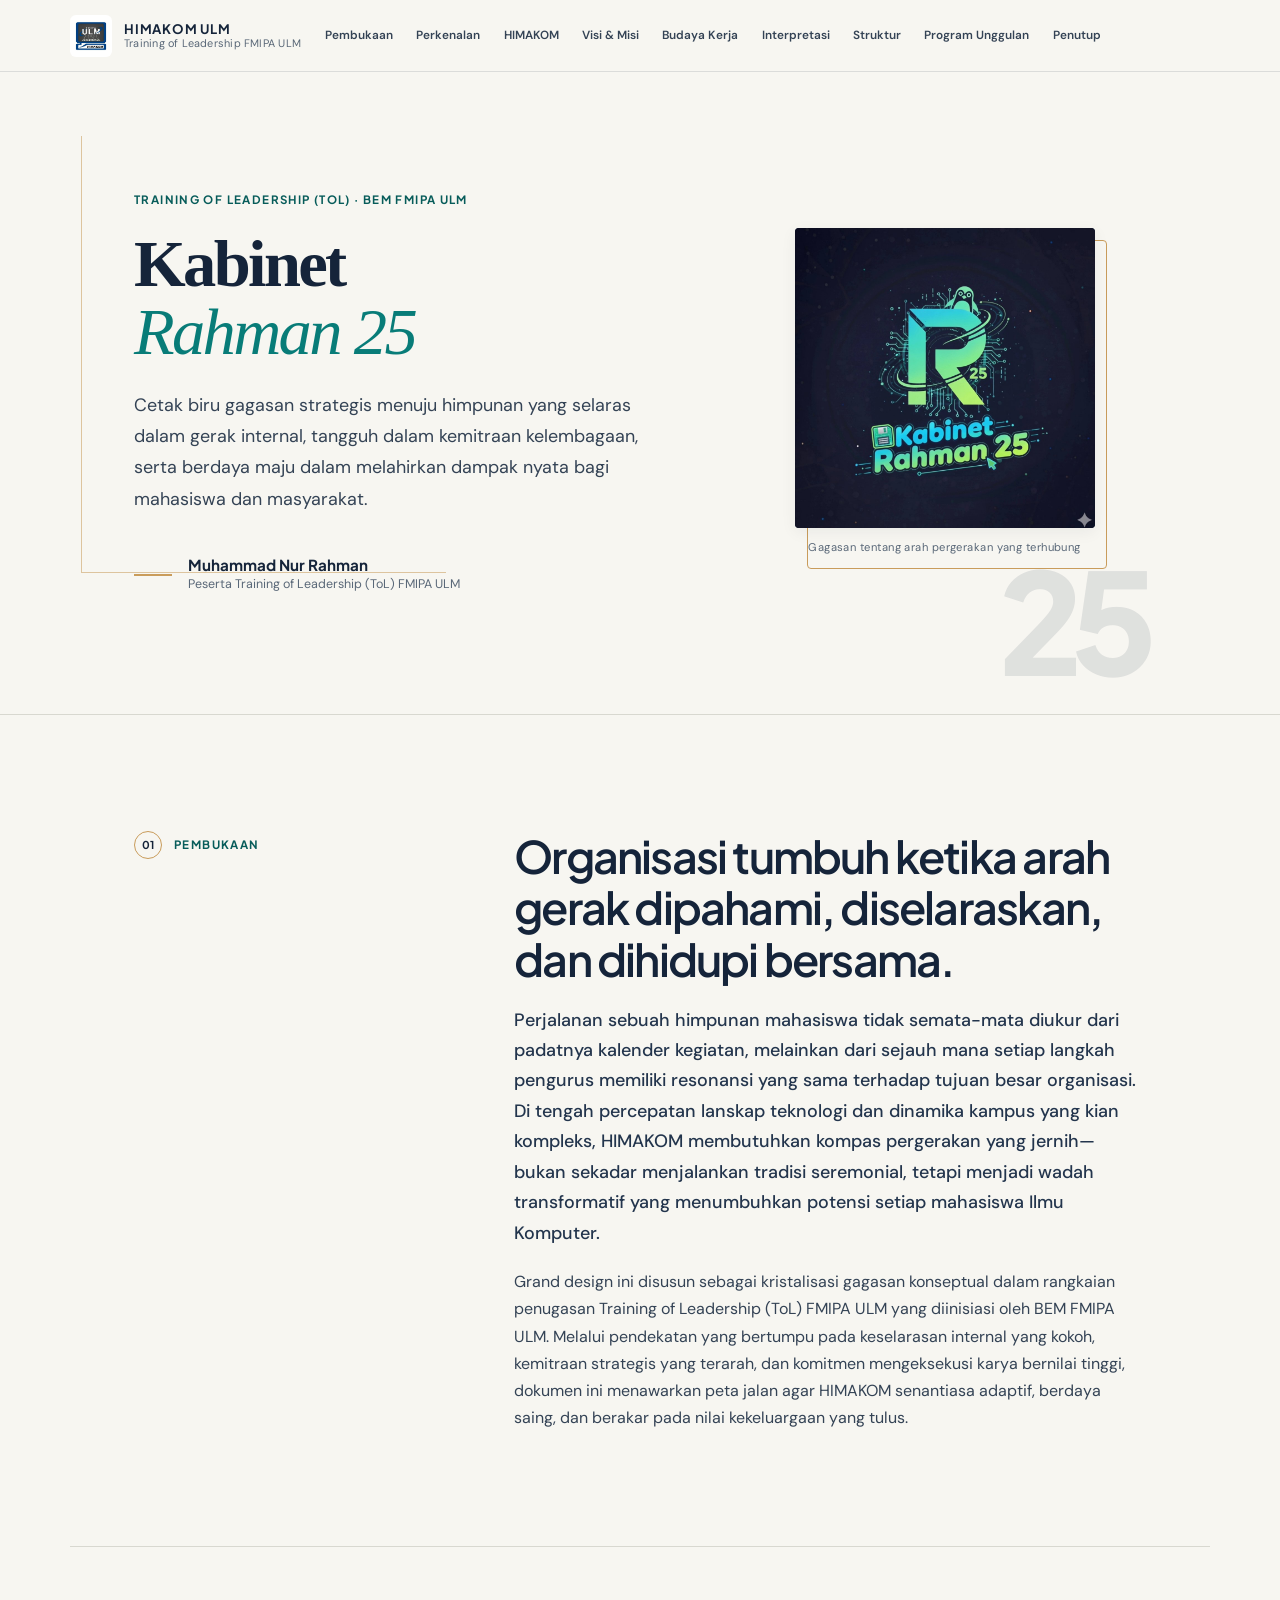
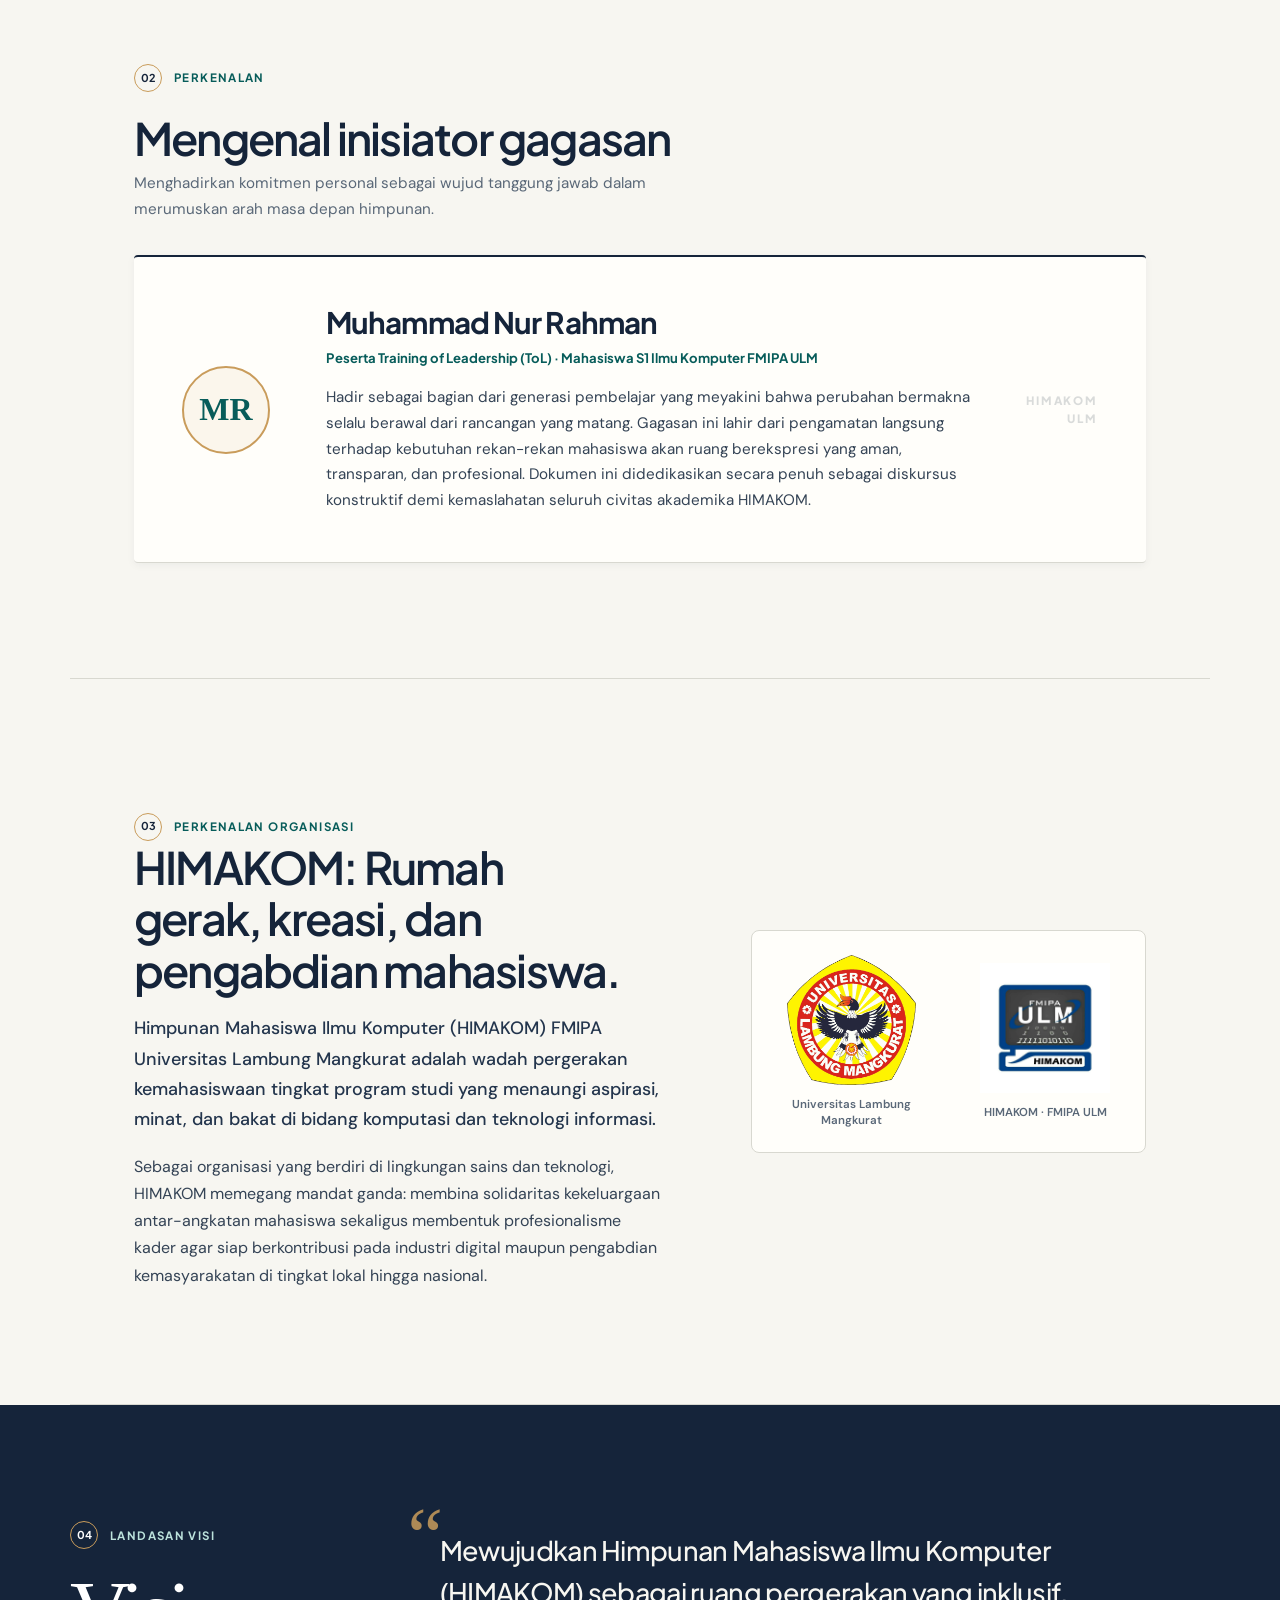
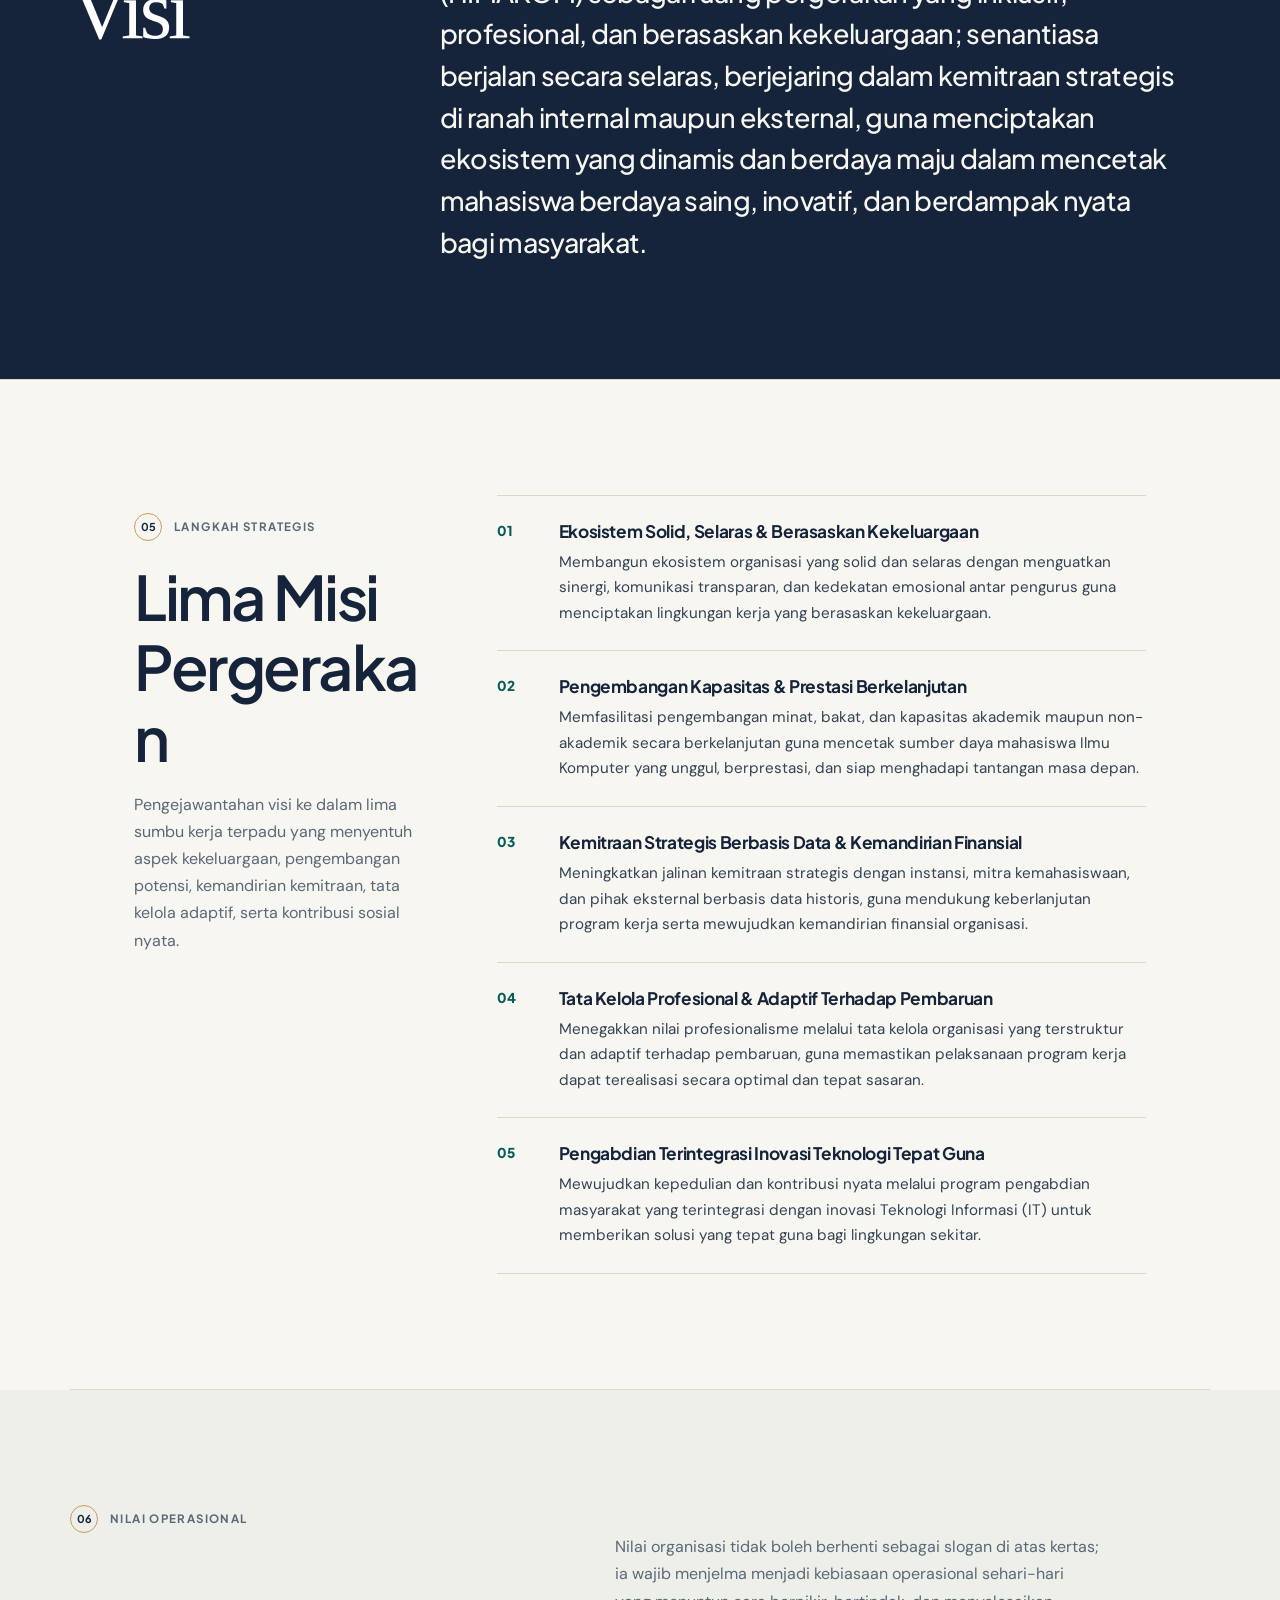
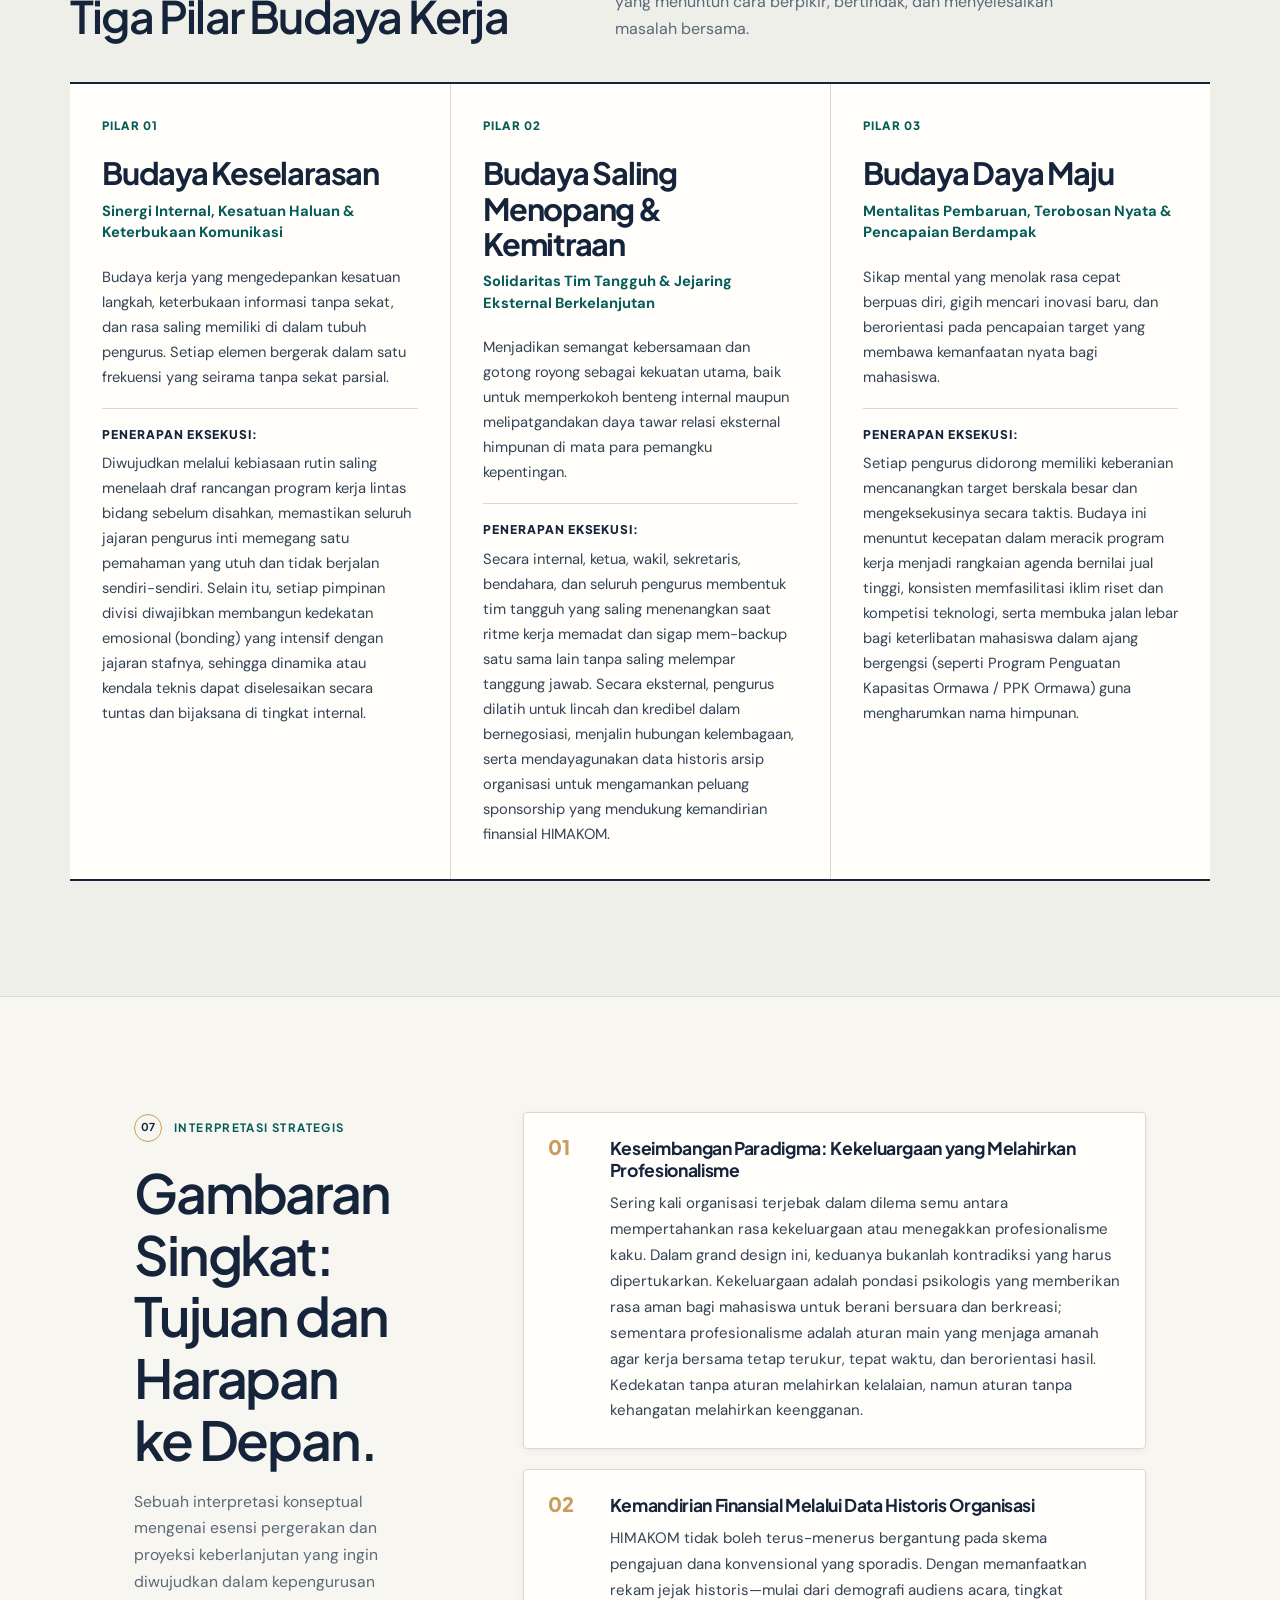
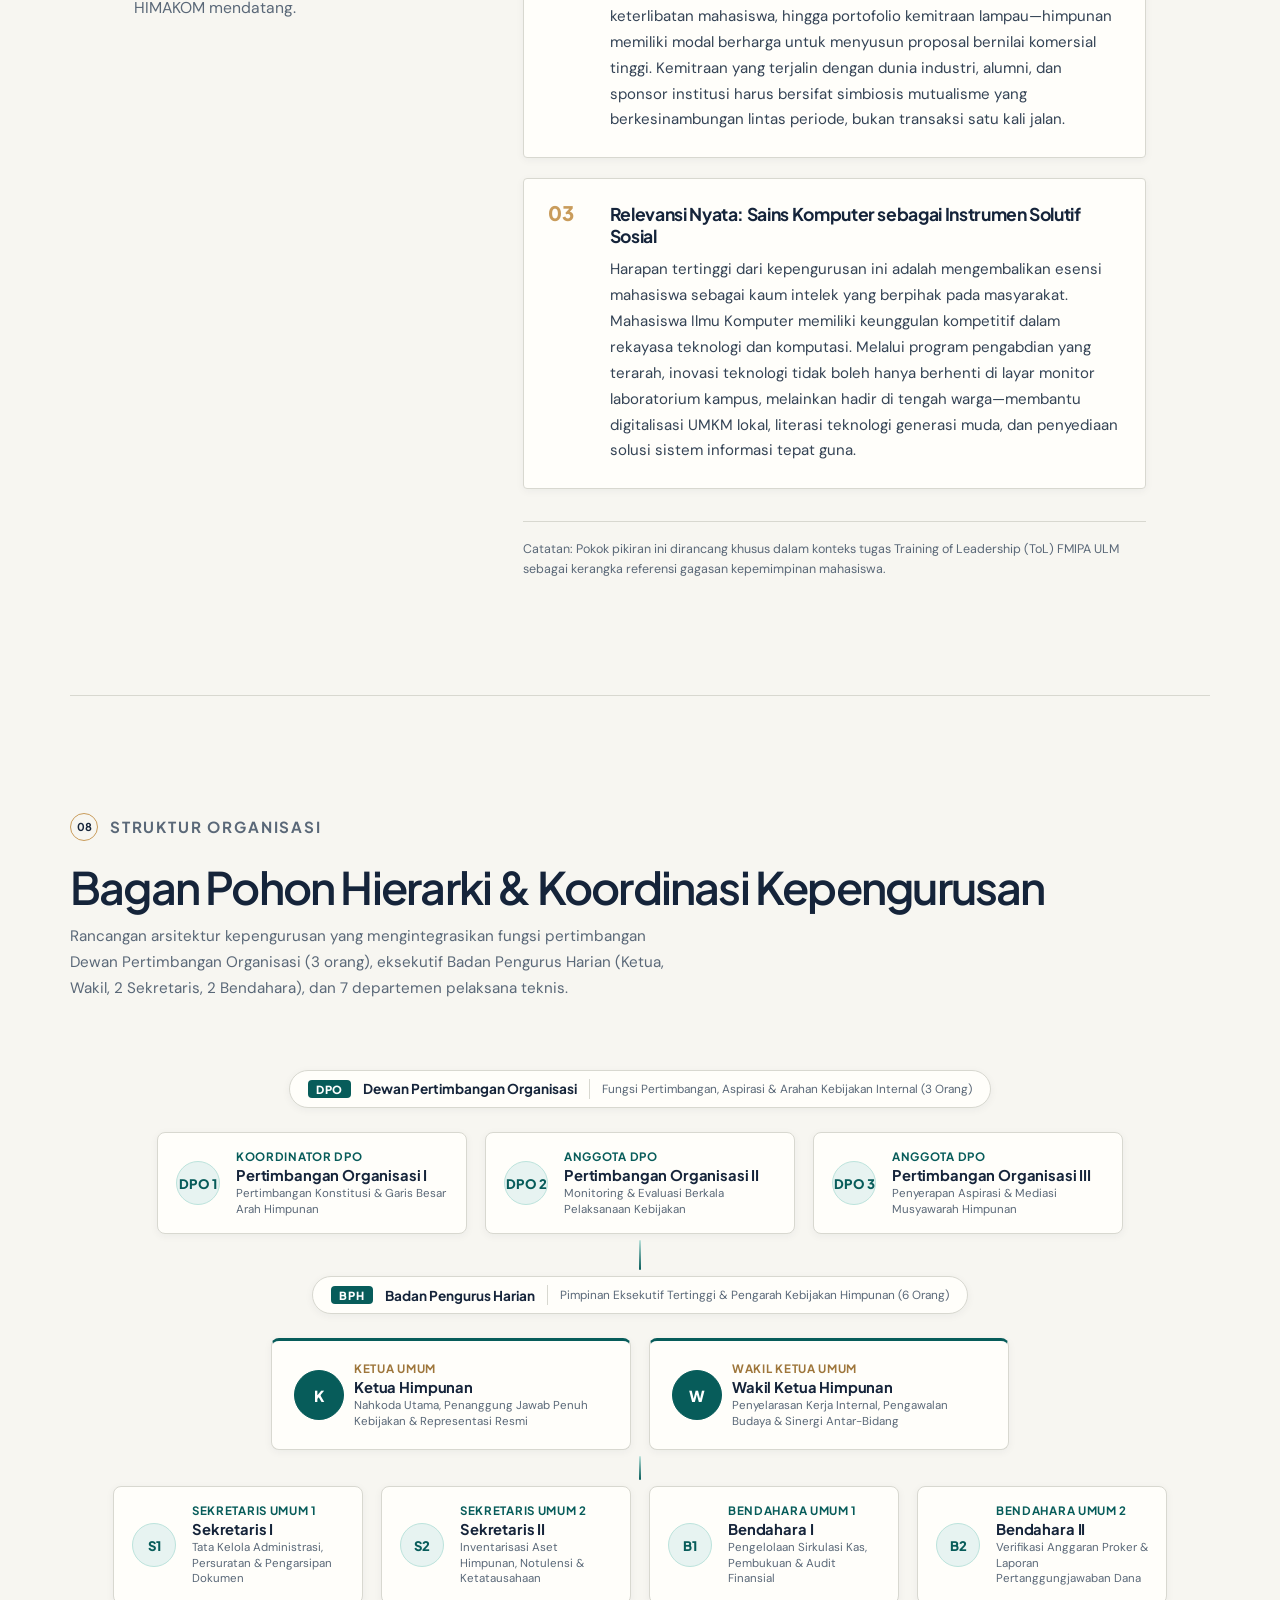
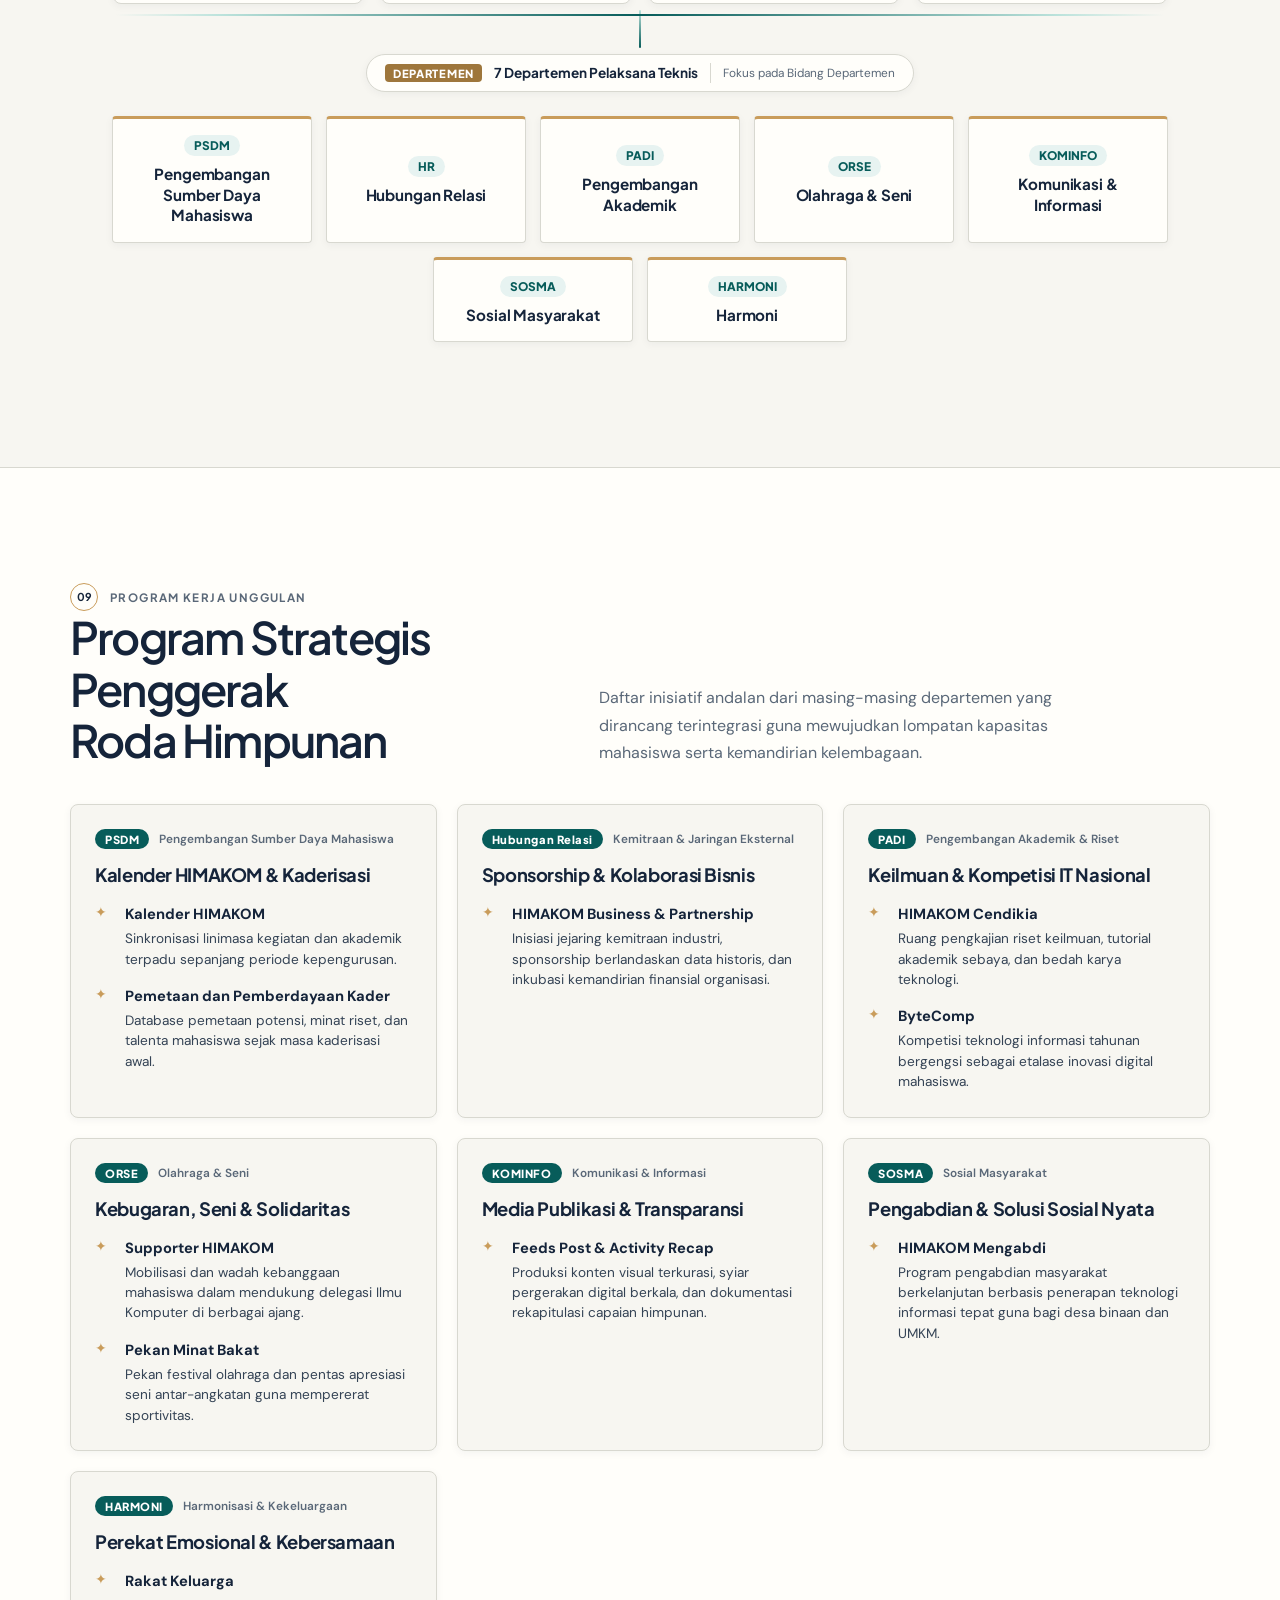
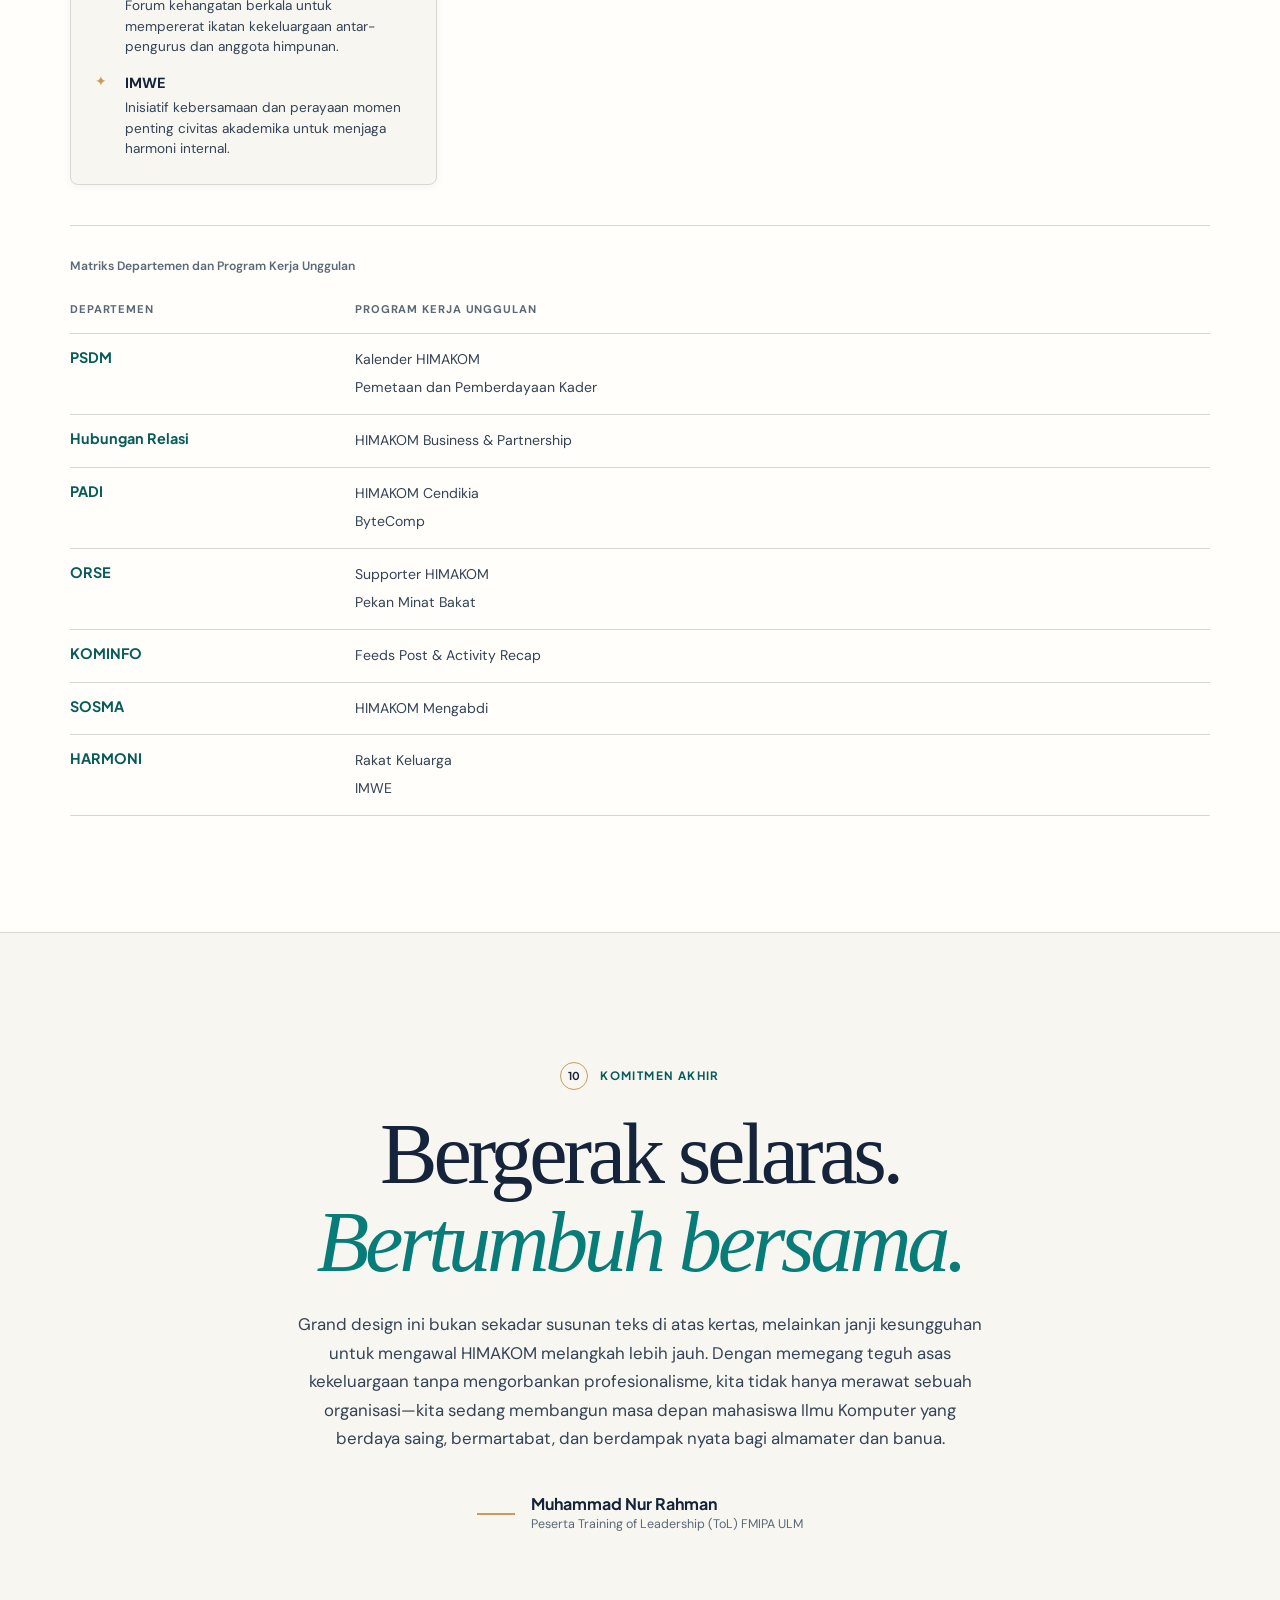
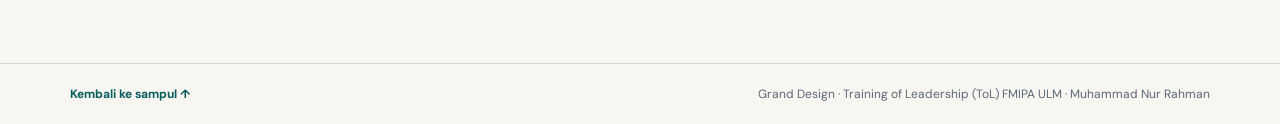
==== commit e4662554: "fix(ux): fix mobile nav scroll-start alignment & synchronize 7-department order across structure and" ====
--- a/index.html
+++ b/index.html
@@ -382,6 +382,12 @@
             </div>
 
             <div class="tree-row tree-row-depts">
+              <!-- PSDM -->
+              <div class="tree-node tree-node-dept">
+                <span class="dept-acronym">PSDM</span>
+                <h4 class="dept-name">Pengembangan Sumber Daya Mahasiswa</h4>
+              </div>
+
               <!-- HR -->
               <div class="tree-node tree-node-dept">
                 <span class="dept-acronym">HR</span>
@@ -404,12 +410,6 @@
               <div class="tree-node tree-node-dept">
                 <span class="dept-acronym">KOMINFO</span>
                 <h4 class="dept-name">Komunikasi &amp; Informasi</h4>
-              </div>
-
-              <!-- PSDM -->
-              <div class="tree-node tree-node-dept">
-                <span class="dept-acronym">PSDM</span>
-                <h4 class="dept-name">Pengembangan Sumber Daya Mahasiswa</h4>
               </div>
 
               <!-- SOSMA -->
@@ -480,6 +480,31 @@
             </div>
           </article>
 
+          <!-- PADI -->
+          <article class="program-deck-card">
+            <div class="card-dept-meta">
+              <span class="dept-tag-pill">PADI</span>
+              <span class="dept-full-label">Pengembangan Akademik &amp; Riset</span>
+            </div>
+            <h3 class="program-card-title">Keilmuan &amp; Kompetisi IT Nasional</h3>
+            <div class="proker-highlight-list">
+              <div class="proker-pill-item">
+                <span class="proker-marker" aria-hidden="true">✦</span>
+                <div>
+                  <strong>HIMAKOM Cendikia</strong>
+                  <p>Ruang pengkajian riset keilmuan, tutorial akademik sebaya, dan bedah karya teknologi.</p>
+                </div>
+              </div>
+              <div class="proker-pill-item">
+                <span class="proker-marker" aria-hidden="true">✦</span>
+                <div>
+                  <strong>ByteComp</strong>
+                  <p>Kompetisi teknologi informasi tahunan bergengsi sebagai etalase inovasi digital mahasiswa.</p>
+                </div>
+              </div>
+            </div>
+          </article>
+
           <!-- ORSE -->
           <article class="program-deck-card">
             <div class="card-dept-meta">
@@ -505,26 +530,19 @@
             </div>
           </article>
 
-          <!-- PADI -->
+          <!-- KOMINFO -->
           <article class="program-deck-card">
             <div class="card-dept-meta">
-              <span class="dept-tag-pill">PADI</span>
-              <span class="dept-full-label">Pengembangan Akademik &amp; Riset</span>
-            </div>
-            <h3 class="program-card-title">Keilmuan &amp; Kompetisi IT Nasional</h3>
+              <span class="dept-tag-pill">KOMINFO</span>
+              <span class="dept-full-label">Komunikasi &amp; Informasi</span>
+            </div>
+            <h3 class="program-card-title">Media Publikasi &amp; Transparansi</h3>
             <div class="proker-highlight-list">
               <div class="proker-pill-item">
                 <span class="proker-marker" aria-hidden="true">✦</span>
                 <div>
-                  <strong>HIMAKOM Cendikia</strong>
-                  <p>Ruang pengkajian riset keilmuan, tutorial akademik sebaya, dan bedah karya teknologi.</p>
-                </div>
-              </div>
-              <div class="proker-pill-item">
-                <span class="proker-marker" aria-hidden="true">✦</span>
-                <div>
-                  <strong>ByteComp</strong>
-                  <p>Kompetisi teknologi informasi tahunan bergengsi sebagai etalase inovasi digital mahasiswa.</p>
+                  <strong>Feeds Post &amp; Activity Recap</strong>
+                  <p>Produksi konten visual terkurasi, syiar pergerakan digital berkala, dan dokumentasi rekapitulasi capaian himpunan.</p>
                 </div>
               </div>
             </div>
@@ -572,24 +590,6 @@
               </div>
             </div>
           </article>
-
-          <!-- KOMINFO -->
-          <article class="program-deck-card">
-            <div class="card-dept-meta">
-              <span class="dept-tag-pill">KOMINFO</span>
-              <span class="dept-full-label">Komunikasi &amp; Informasi</span>
-            </div>
-            <h3 class="program-card-title">Media Publikasi &amp; Transparansi</h3>
-            <div class="proker-highlight-list">
-              <div class="proker-pill-item">
-                <span class="proker-marker" aria-hidden="true">✦</span>
-                <div>
-                  <strong>Feeds Post &amp; Activity Recap</strong>
-                  <p>Produksi konten visual terkurasi, syiar pergerakan digital berkala, dan dokumentasi rekapitulasi capaian himpunan.</p>
-                </div>
-              </div>
-            </div>
-          </article>
         </div>
 
         <!-- Tabel Semantik untuk Aksesibilitas Pembaca Layar & Validasi Data -->
@@ -612,12 +612,16 @@
                 <td><span>HIMAKOM Business &amp; Partnership</span></td>
               </tr>
               <tr>
+                <th scope="row">PADI</th>
+                <td><span>HIMAKOM Cendikia</span><span>ByteComp</span></td>
+              </tr>
+              <tr>
                 <th scope="row">ORSE</th>
                 <td><span>Supporter HIMAKOM</span><span>Pekan Minat Bakat</span></td>
               </tr>
               <tr>
-                <th scope="row">PADI</th>
-                <td><span>HIMAKOM Cendikia</span><span>ByteComp</span></td>
+                <th scope="row">KOMINFO</th>
+                <td><span>Feeds Post &amp; Activity Recap</span></td>
               </tr>
               <tr>
                 <th scope="row">SOSMA</th>
@@ -626,10 +630,6 @@
               <tr>
                 <th scope="row">HARMONI</th>
                 <td><span>Rakat Keluarga</span><span>IMWE</span></td>
-              </tr>
-              <tr>
-                <th scope="row">KOMINFO</th>
-                <td><span>Feeds Post &amp; Activity Recap</span></td>
               </tr>
             </tbody>
           </table>
--- a/css/grand-design.css
+++ b/css/grand-design.css
@@ -176,7 +176,8 @@
 .section-nav {
   display: flex;
   flex: 1 1 auto;
-  justify-content: flex-end;
+  justify-content: flex-start;
+  margin-left: auto;
   align-items: center;
   min-width: 0;
   gap: clamp(8px, 1.2vw, 16px);
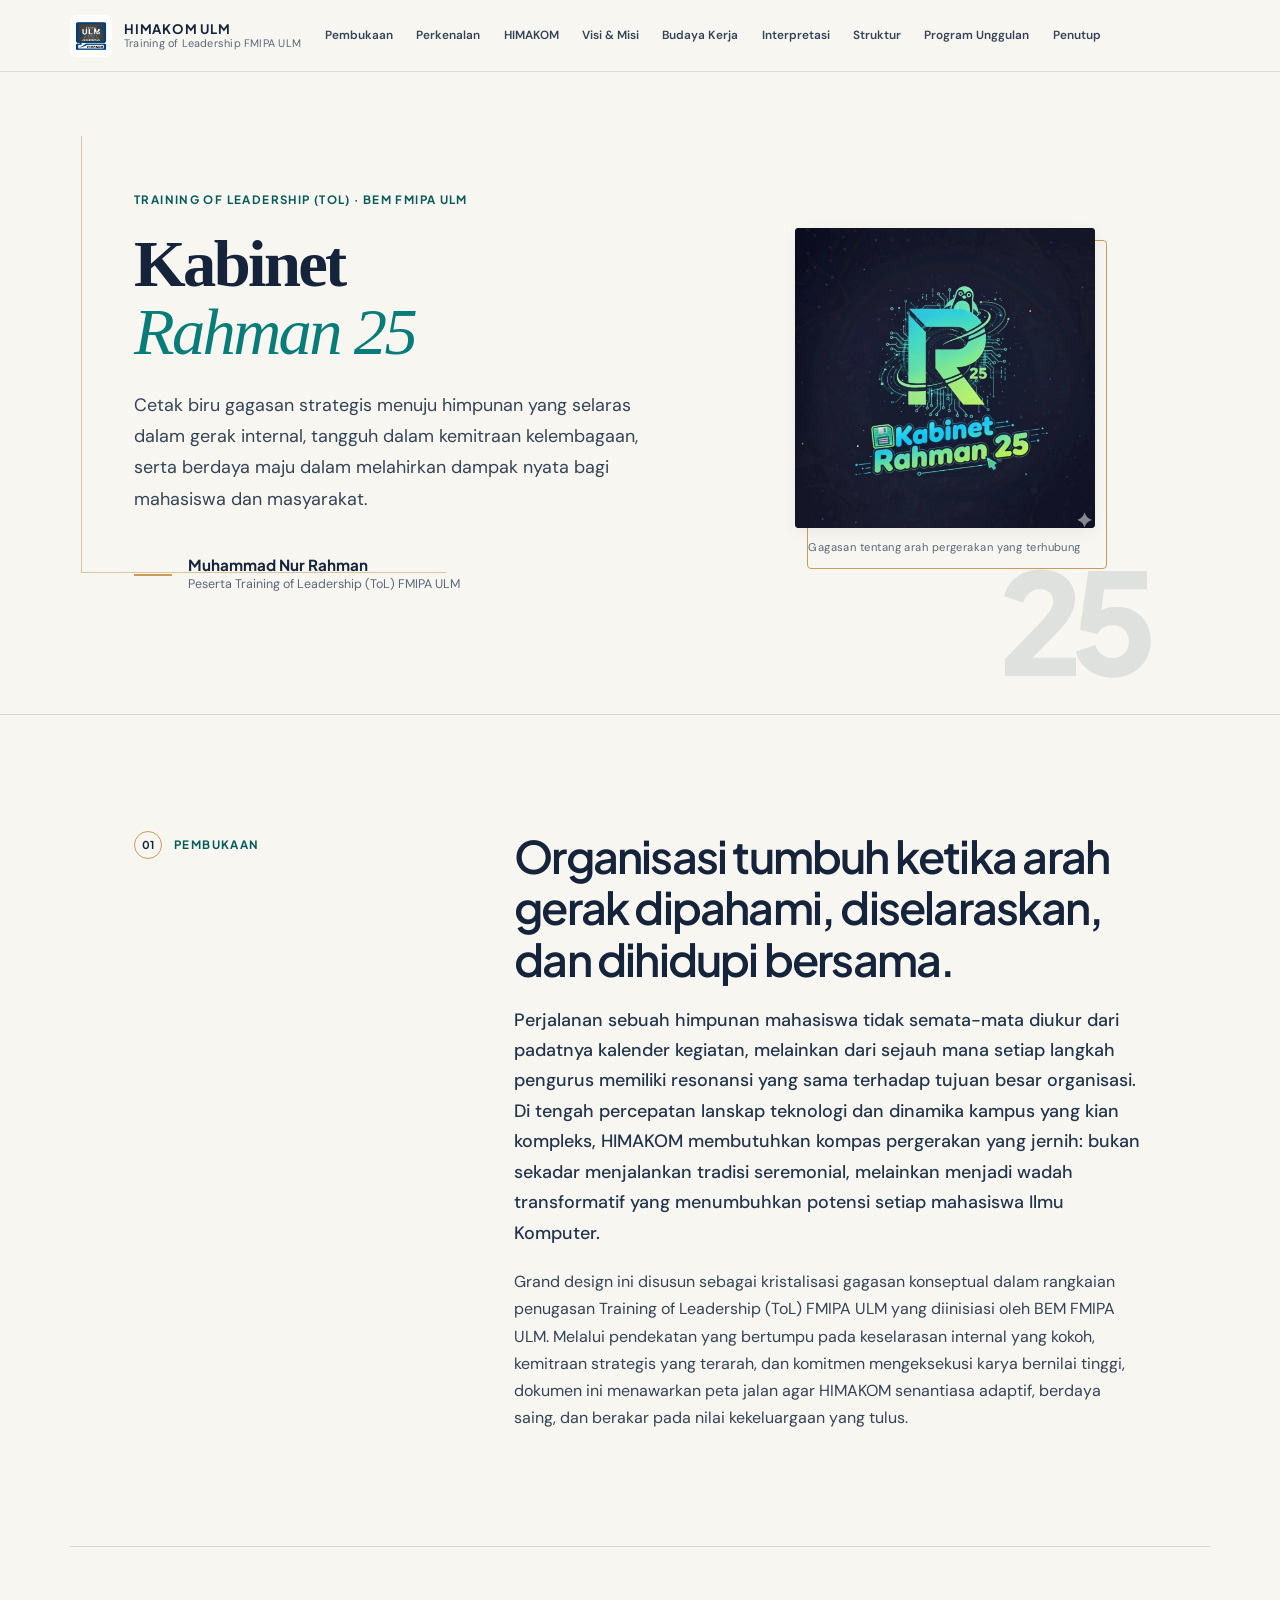
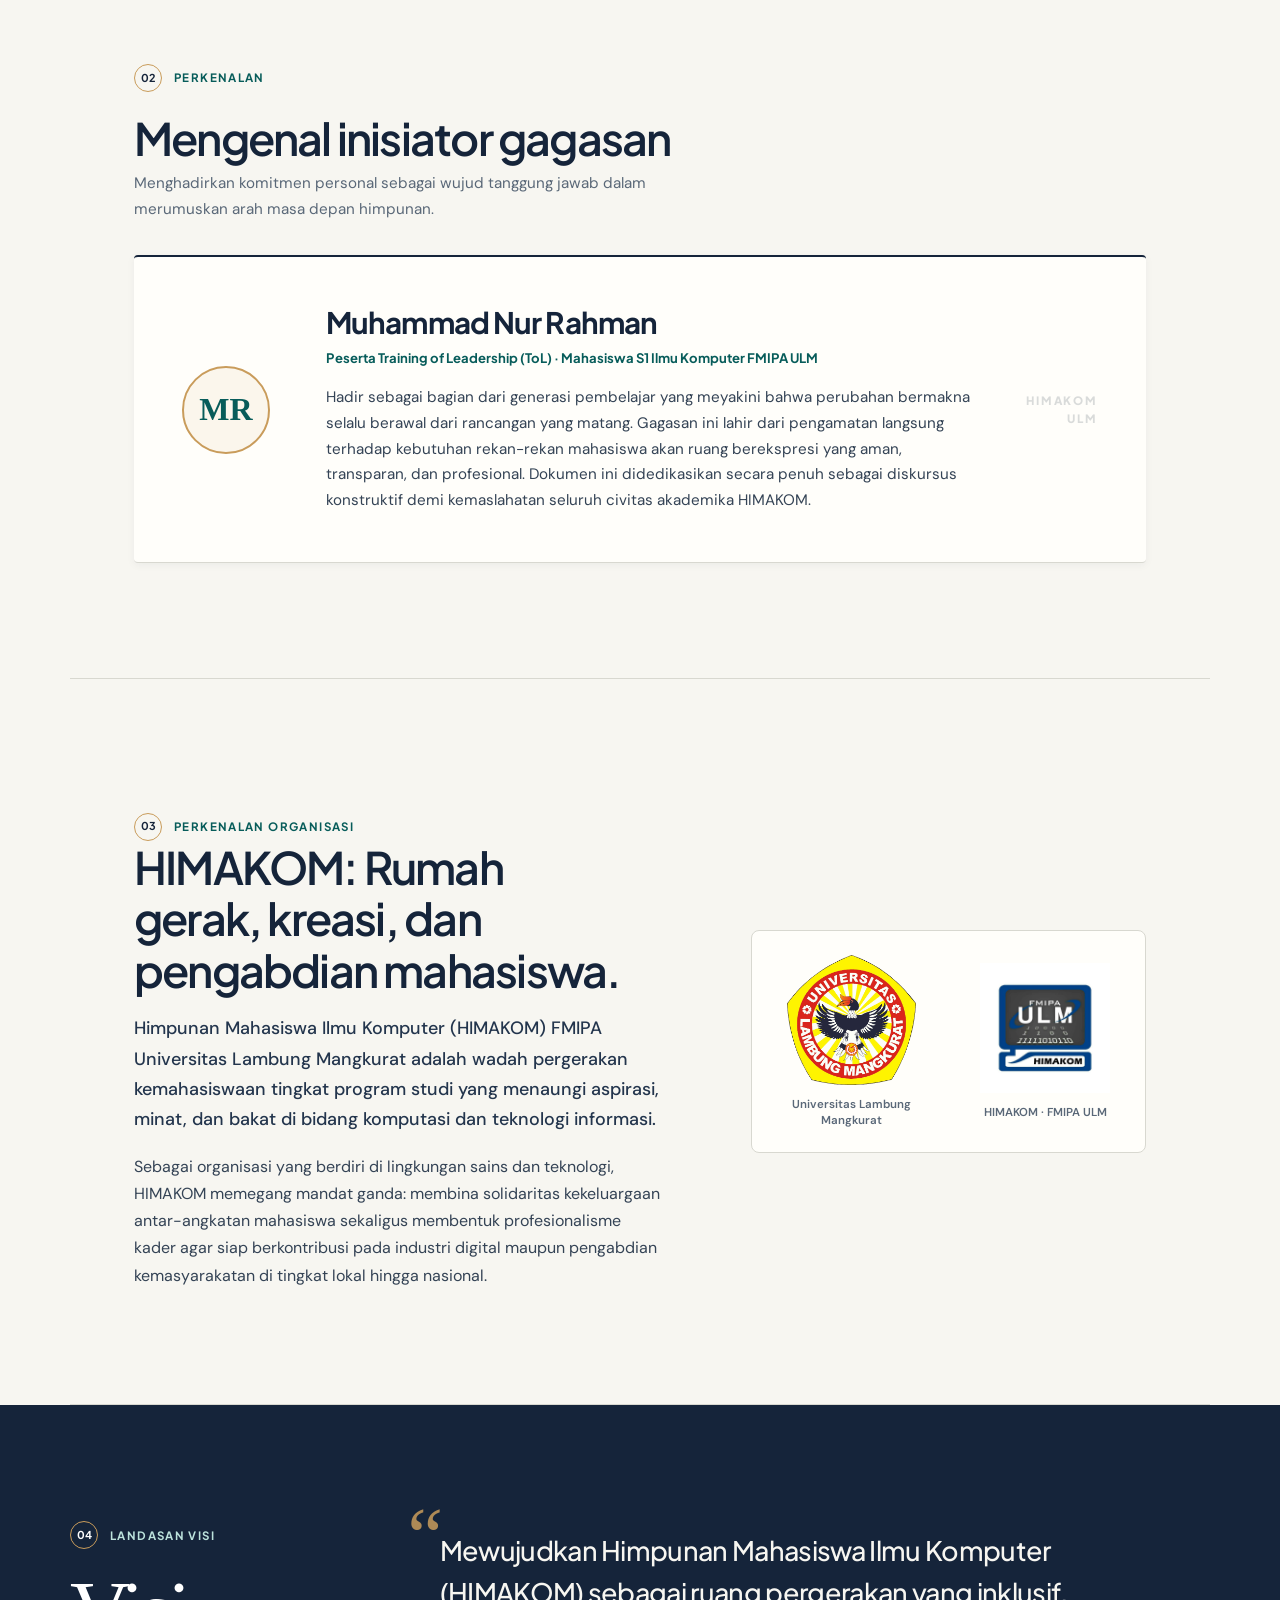
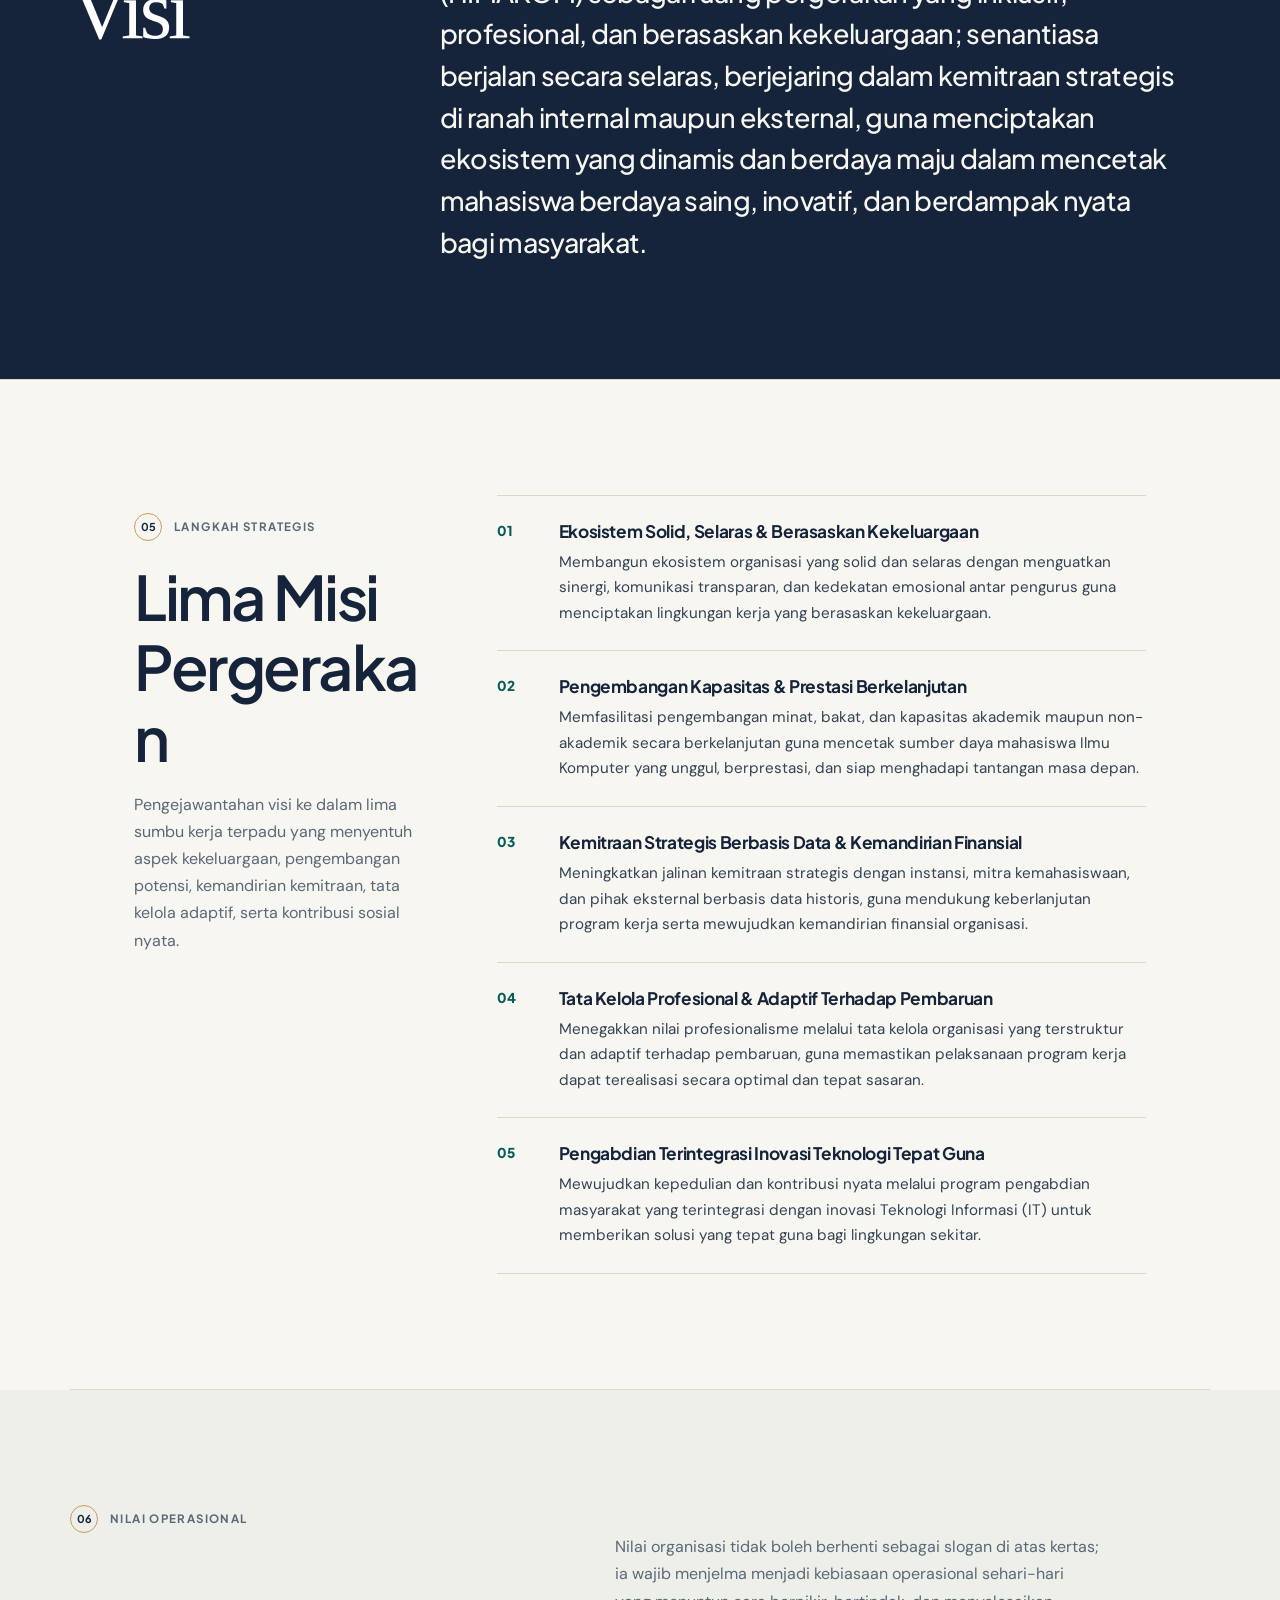
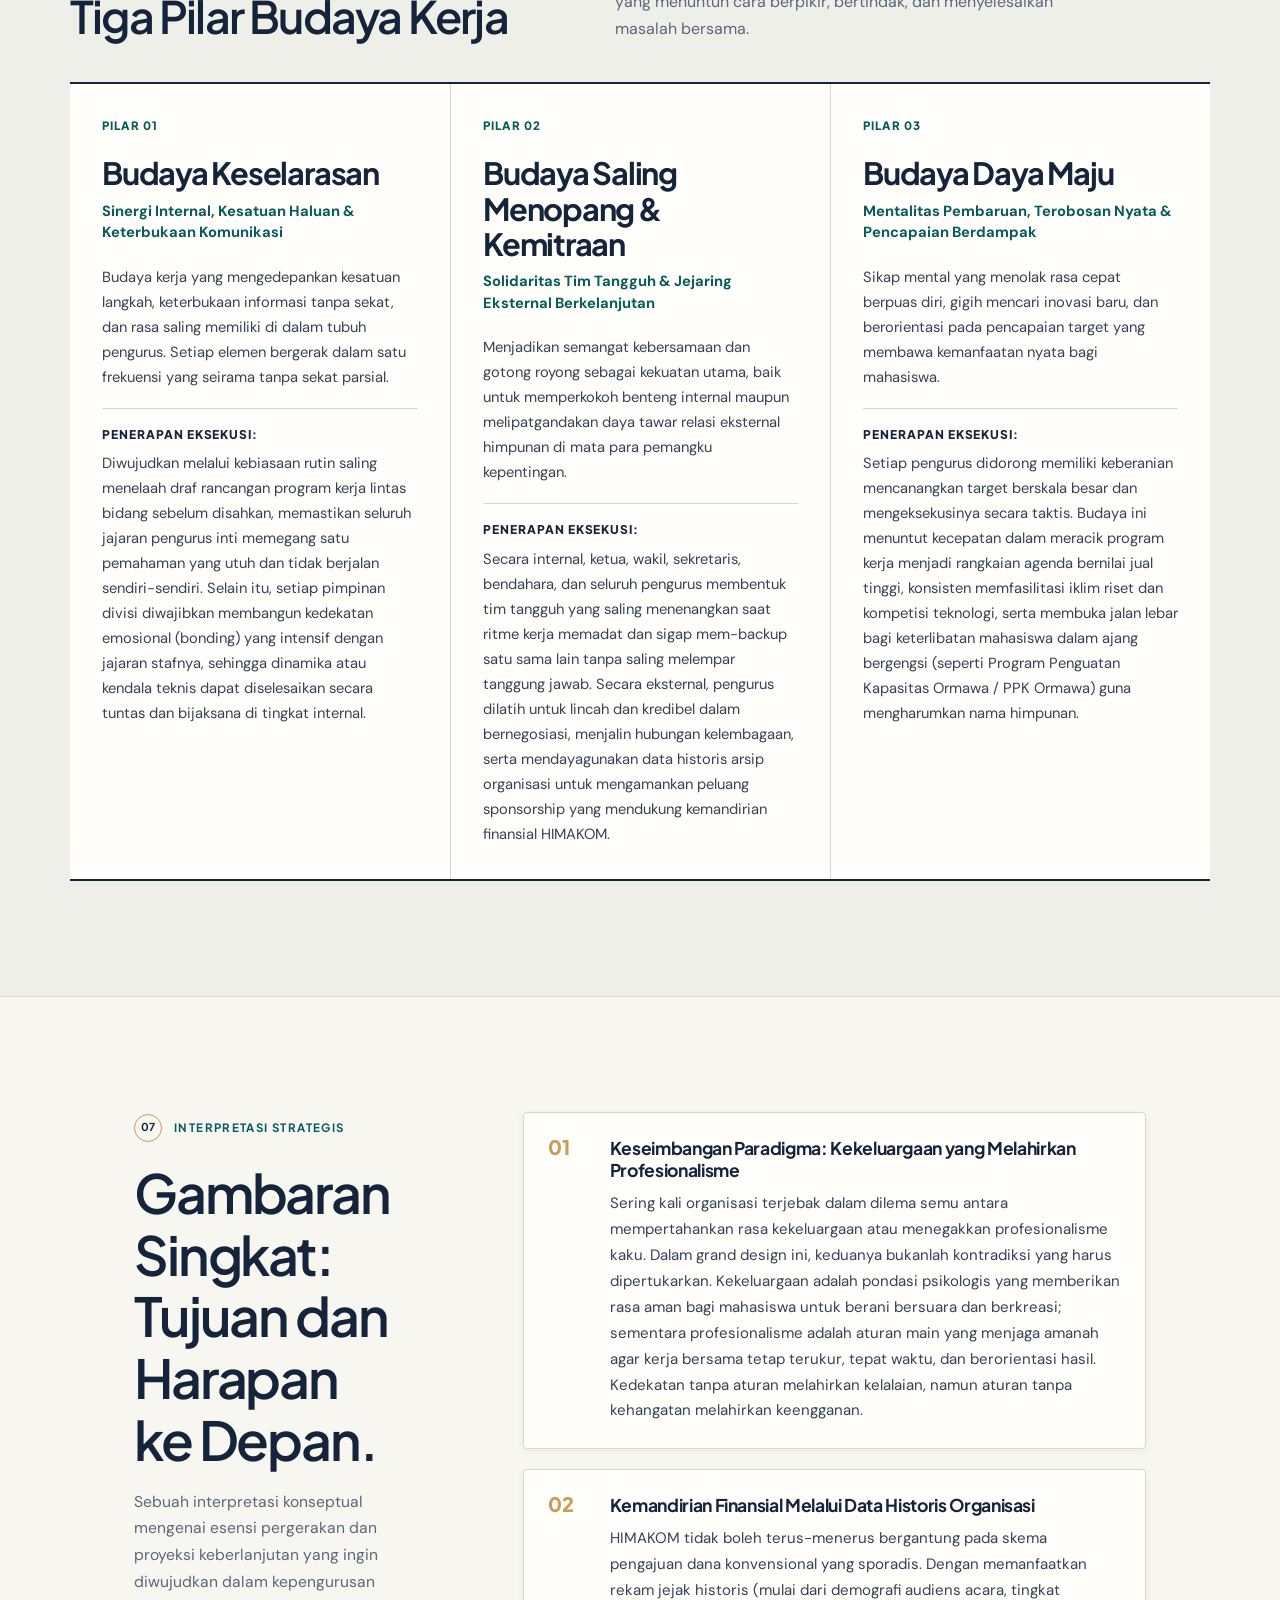
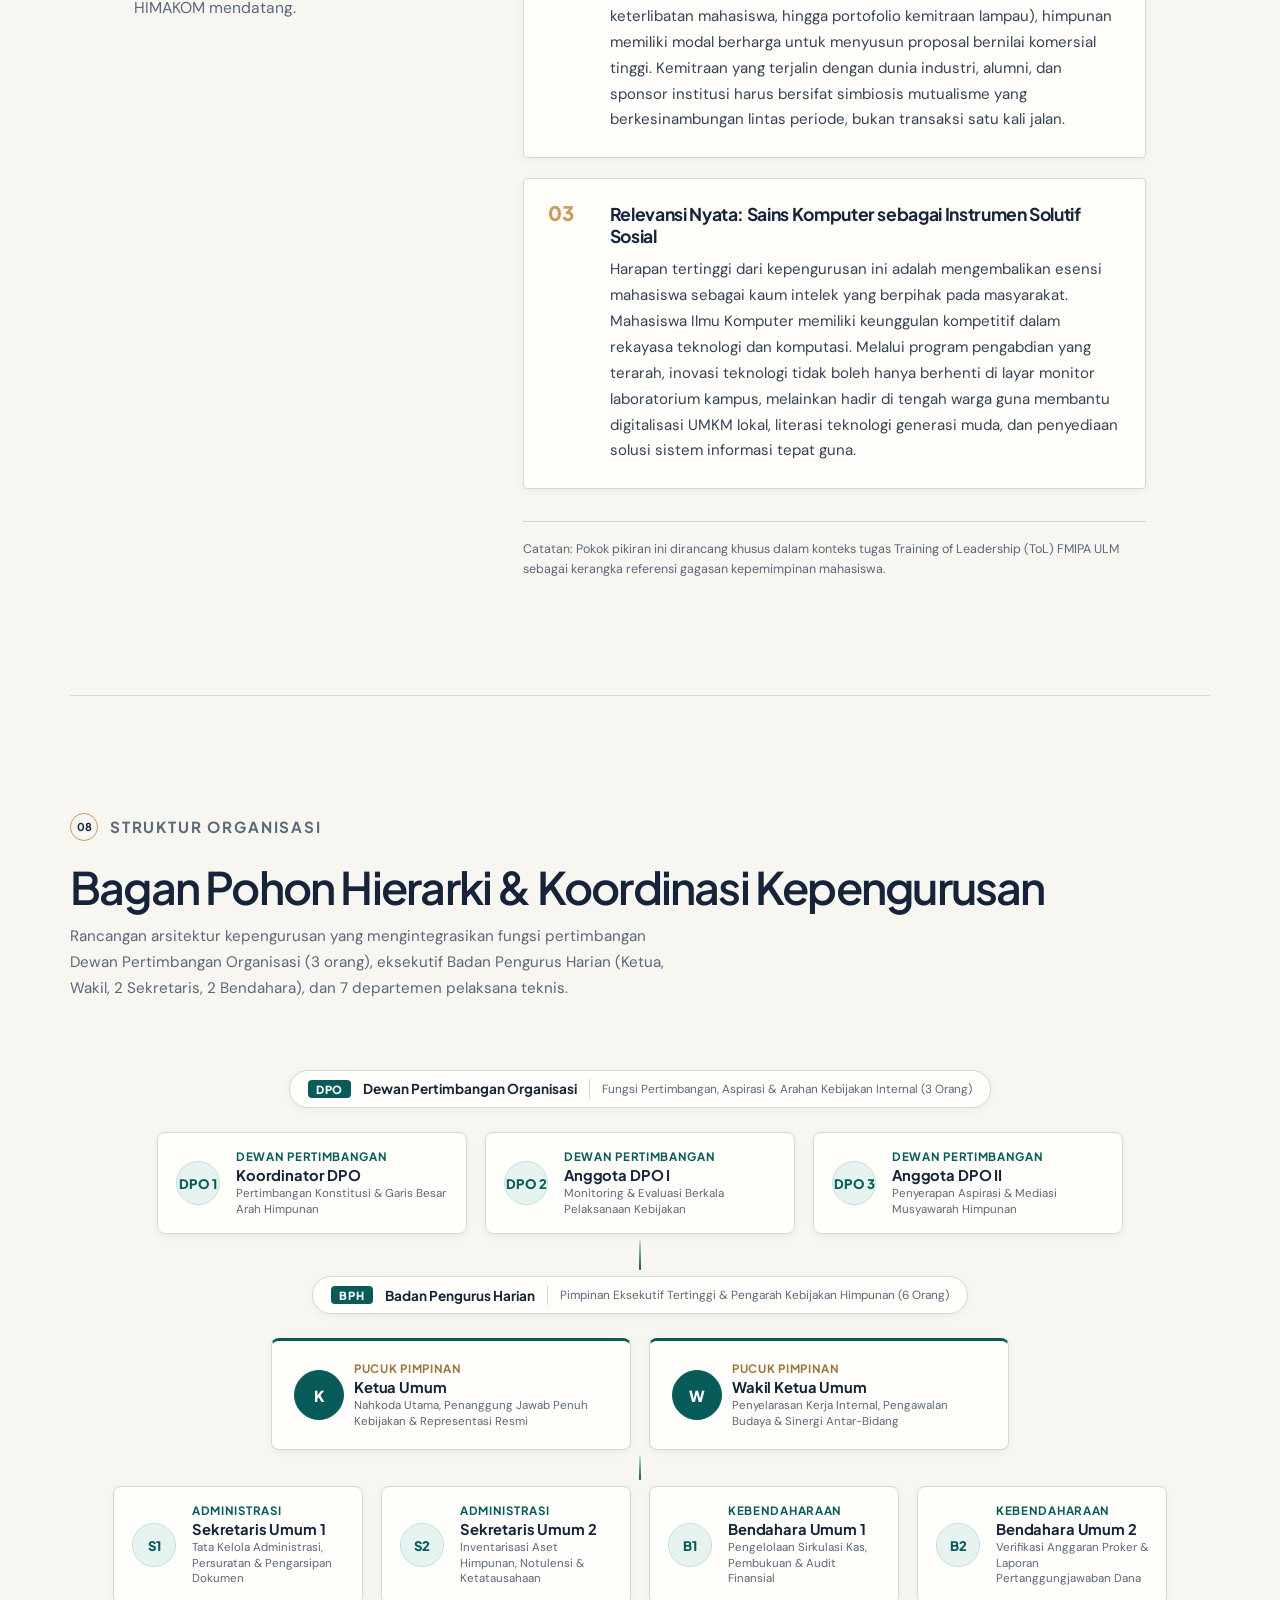
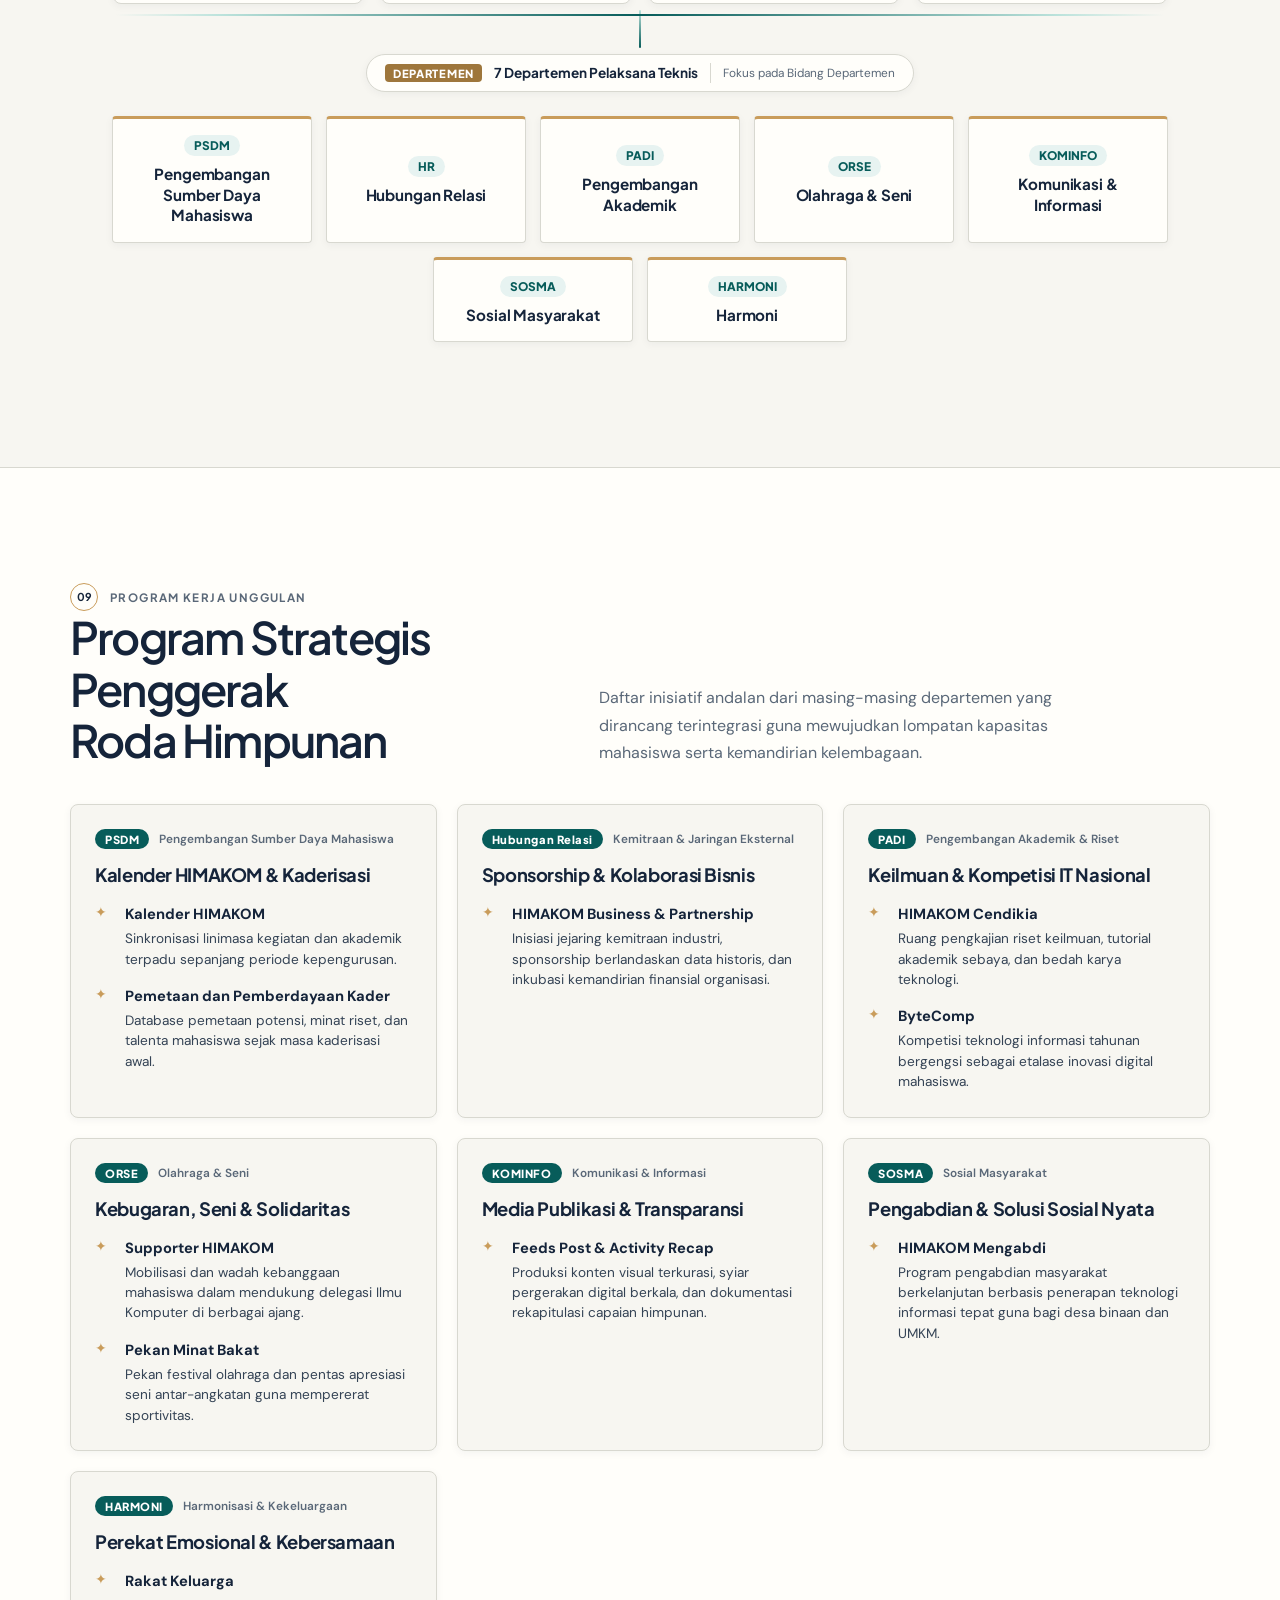
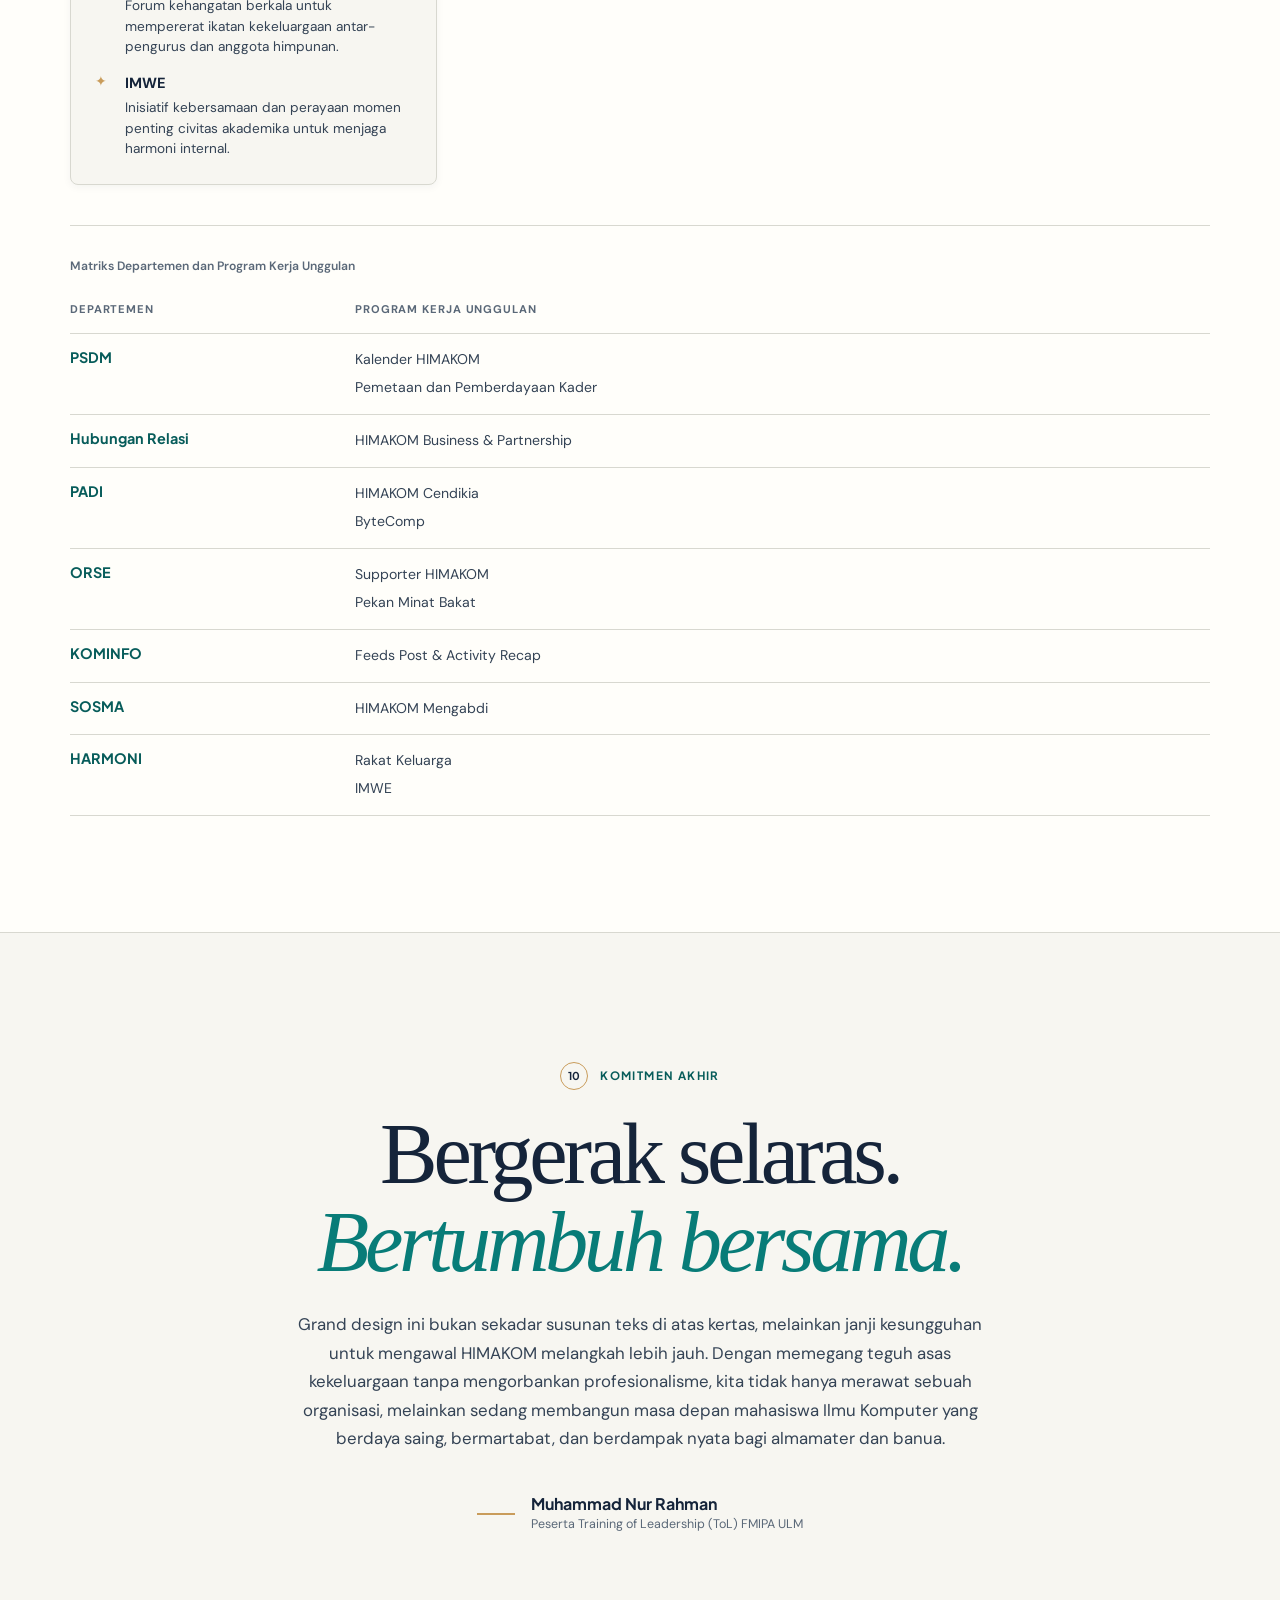
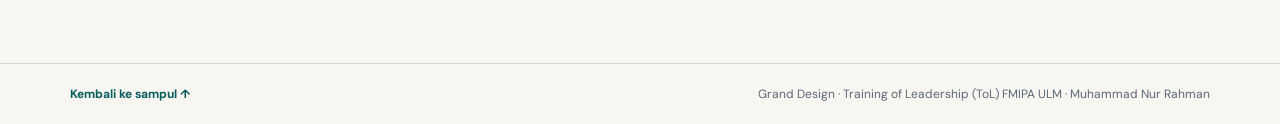
==== commit 9624c39b: "fix(logic): eliminate card label redundancies in DPO/BPH, remove em dashes, and add OpenGraph social" ====
--- a/index.html
+++ b/index.html
@@ -6,6 +6,14 @@
   <meta name="theme-color" content="#15243a">
   <meta name="robots" content="noindex, nofollow">
   <meta name="description" content="Grand Design gagasan kepengurusan Muhammad Nur Rahman untuk tugas Training of Leadership (ToL) FMIPA ULM.">
+  <meta property="og:type" content="website">
+  <meta property="og:title" content="Grand Design | Kabinet Rahman 25 · Muhammad Nur Rahman">
+  <meta property="og:description" content="Cetak biru gagasan kepengurusan Muhammad Nur Rahman untuk tugas Training of Leadership (ToL) FMIPA ULM.">
+  <meta property="og:image" content="assets/Logo-Kabinet.jpg">
+  <meta name="twitter:card" content="summary_large_image">
+  <meta name="twitter:title" content="Grand Design | Kabinet Rahman 25 · Muhammad Nur Rahman">
+  <meta name="twitter:description" content="Cetak biru gagasan kepengurusan Muhammad Nur Rahman untuk tugas Training of Leadership (ToL) FMIPA ULM.">
+  <meta name="twitter:image" content="assets/Logo-Kabinet.jpg">
   <title>Grand Design | Muhammad Nur Rahman · HIMAKOM ULM</title>
   <link rel="icon" href="assets/logo-himakom.jpg" type="image/jpeg">
   <link rel="preconnect" href="https://fonts.googleapis.com">
@@ -65,7 +73,7 @@
         </div>
         <div class="opening-copy">
           <h2 id="opening-title">Organisasi tumbuh ketika arah gerak dipahami, diselaraskan, dan dihidupi bersama.</h2>
-          <p class="lead-text">Perjalanan sebuah himpunan mahasiswa tidak semata-mata diukur dari padatnya kalender kegiatan, melainkan dari sejauh mana setiap langkah pengurus memiliki resonansi yang sama terhadap tujuan besar organisasi. Di tengah percepatan lanskap teknologi dan dinamika kampus yang kian kompleks, HIMAKOM membutuhkan kompas pergerakan yang jernih—bukan sekadar menjalankan tradisi seremonial, tetapi menjadi wadah transformatif yang menumbuhkan potensi setiap mahasiswa Ilmu Komputer.</p>
+          <p class="lead-text">Perjalanan sebuah himpunan mahasiswa tidak semata-mata diukur dari padatnya kalender kegiatan, melainkan dari sejauh mana setiap langkah pengurus memiliki resonansi yang sama terhadap tujuan besar organisasi. Di tengah percepatan lanskap teknologi dan dinamika kampus yang kian kompleks, HIMAKOM membutuhkan kompas pergerakan yang jernih: bukan sekadar menjalankan tradisi seremonial, melainkan menjadi wadah transformatif yang menumbuhkan potensi setiap mahasiswa Ilmu Komputer.</p>
           <p>Grand design ini disusun sebagai kristalisasi gagasan konseptual dalam rangkaian penugasan Training of Leadership (ToL) FMIPA ULM yang diinisiasi oleh BEM FMIPA ULM. Melalui pendekatan yang bertumpu pada keselarasan internal yang kokoh, kemitraan strategis yang terarah, dan komitmen mengeksekusi karya bernilai tinggi, dokumen ini menawarkan peta jalan agar HIMAKOM senantiasa adaptif, berdaya saing, dan berakar pada nilai kekeluargaan yang tulus.</p>
         </div>
       </section>
@@ -234,7 +242,7 @@
             <div class="pillar-num">02</div>
             <div class="pillar-content">
               <h3>Kemandirian Finansial Melalui Data Historis Organisasi</h3>
-              <p>HIMAKOM tidak boleh terus-menerus bergantung pada skema pengajuan dana konvensional yang sporadis. Dengan memanfaatkan rekam jejak historis—mulai dari demografi audiens acara, tingkat keterlibatan mahasiswa, hingga portofolio kemitraan lampau—himpunan memiliki modal berharga untuk menyusun proposal bernilai komersial tinggi. Kemitraan yang terjalin dengan dunia industri, alumni, dan sponsor institusi harus bersifat simbiosis mutualisme yang berkesinambungan lintas periode, bukan transaksi satu kali jalan.</p>
+              <p>HIMAKOM tidak boleh terus-menerus bergantung pada skema pengajuan dana konvensional yang sporadis. Dengan memanfaatkan rekam jejak historis (mulai dari demografi audiens acara, tingkat keterlibatan mahasiswa, hingga portofolio kemitraan lampau), himpunan memiliki modal berharga untuk menyusun proposal bernilai komersial tinggi. Kemitraan yang terjalin dengan dunia industri, alumni, dan sponsor institusi harus bersifat simbiosis mutualisme yang berkesinambungan lintas periode, bukan transaksi satu kali jalan.</p>
             </div>
           </div>
 
@@ -242,7 +250,7 @@
             <div class="pillar-num">03</div>
             <div class="pillar-content">
               <h3>Relevansi Nyata: Sains Komputer sebagai Instrumen Solutif Sosial</h3>
-              <p>Harapan tertinggi dari kepengurusan ini adalah mengembalikan esensi mahasiswa sebagai kaum intelek yang berpihak pada masyarakat. Mahasiswa Ilmu Komputer memiliki keunggulan kompetitif dalam rekayasa teknologi dan komputasi. Melalui program pengabdian yang terarah, inovasi teknologi tidak boleh hanya berhenti di layar monitor laboratorium kampus, melainkan hadir di tengah warga—membantu digitalisasi UMKM lokal, literasi teknologi generasi muda, dan penyediaan solusi sistem informasi tepat guna.</p>
+              <p>Harapan tertinggi dari kepengurusan ini adalah mengembalikan esensi mahasiswa sebagai kaum intelek yang berpihak pada masyarakat. Mahasiswa Ilmu Komputer memiliki keunggulan kompetitif dalam rekayasa teknologi dan komputasi. Melalui program pengabdian yang terarah, inovasi teknologi tidak boleh hanya berhenti di layar monitor laboratorium kampus, melainkan hadir di tengah warga guna membantu digitalisasi UMKM lokal, literasi teknologi generasi muda, dan penyediaan solusi sistem informasi tepat guna.</p>
             </div>
           </div>
           <p class="interpretation-note">Catatan: Pokok pikiran ini dirancang khusus dalam konteks tugas Training of Leadership (ToL) FMIPA ULM sebagai kerangka referensi gagasan kepemimpinan mahasiswa.</p>
@@ -269,24 +277,24 @@
               <div class="tree-node tree-node-person">
                 <div class="node-badge-avatar">DPO 1</div>
                 <div class="node-info">
-                  <span class="node-role">Koordinator DPO</span>
-                  <strong class="node-name">Pertimbangan Organisasi I</strong>
+                  <span class="node-role">Dewan Pertimbangan</span>
+                  <strong class="node-name">Koordinator DPO</strong>
                   <span class="node-sub">Pertimbangan Konstitusi &amp; Garis Besar Arah Himpunan</span>
                 </div>
               </div>
               <div class="tree-node tree-node-person">
                 <div class="node-badge-avatar">DPO 2</div>
                 <div class="node-info">
-                  <span class="node-role">Anggota DPO</span>
-                  <strong class="node-name">Pertimbangan Organisasi II</strong>
+                  <span class="node-role">Dewan Pertimbangan</span>
+                  <strong class="node-name">Anggota DPO I</strong>
                   <span class="node-sub">Monitoring &amp; Evaluasi Berkala Pelaksanaan Kebijakan</span>
                 </div>
               </div>
               <div class="tree-node tree-node-person">
                 <div class="node-badge-avatar">DPO 3</div>
                 <div class="node-info">
-                  <span class="node-role">Anggota DPO</span>
-                  <strong class="node-name">Pertimbangan Organisasi III</strong>
+                  <span class="node-role">Dewan Pertimbangan</span>
+                  <strong class="node-name">Anggota DPO II</strong>
                   <span class="node-sub">Penyerapan Aspirasi &amp; Mediasi Musyawarah Himpunan</span>
                 </div>
               </div>
@@ -311,16 +319,16 @@
               <div class="tree-node tree-node-person tree-node-pinnacle">
                 <div class="node-badge-avatar node-avatar-pinnacle">K</div>
                 <div class="node-info">
-                  <span class="node-role role-lead">Ketua Umum</span>
-                  <strong class="node-name">Ketua Himpunan</strong>
+                  <span class="node-role role-lead">Pucuk Pimpinan</span>
+                  <strong class="node-name">Ketua Umum</strong>
                   <span class="node-sub">Nahkoda Utama, Penanggung Jawab Penuh Kebijakan &amp; Representasi Resmi</span>
                 </div>
               </div>
               <div class="tree-node tree-node-person tree-node-pinnacle">
                 <div class="node-badge-avatar node-avatar-pinnacle">W</div>
                 <div class="node-info">
-                  <span class="node-role role-lead">Wakil Ketua Umum</span>
-                  <strong class="node-name">Wakil Ketua Himpunan</strong>
+                  <span class="node-role role-lead">Pucuk Pimpinan</span>
+                  <strong class="node-name">Wakil Ketua Umum</strong>
                   <span class="node-sub">Penyelarasan Kerja Internal, Pengawalan Budaya &amp; Sinergi Antar-Bidang</span>
                 </div>
               </div>
@@ -336,32 +344,32 @@
               <div class="tree-node tree-node-person">
                 <div class="node-badge-avatar">S1</div>
                 <div class="node-info">
-                  <span class="node-role">Sekretaris Umum 1</span>
-                  <strong class="node-name">Sekretaris I</strong>
+                  <span class="node-role">Administrasi</span>
+                  <strong class="node-name">Sekretaris Umum 1</strong>
                   <span class="node-sub">Tata Kelola Administrasi, Persuratan &amp; Pengarsipan Dokumen</span>
                 </div>
               </div>
               <div class="tree-node tree-node-person">
                 <div class="node-badge-avatar">S2</div>
                 <div class="node-info">
-                  <span class="node-role">Sekretaris Umum 2</span>
-                  <strong class="node-name">Sekretaris II</strong>
+                  <span class="node-role">Administrasi</span>
+                  <strong class="node-name">Sekretaris Umum 2</strong>
                   <span class="node-sub">Inventarisasi Aset Himpunan, Notulensi &amp; Ketatausahaan</span>
                 </div>
               </div>
               <div class="tree-node tree-node-person">
                 <div class="node-badge-avatar">B1</div>
                 <div class="node-info">
-                  <span class="node-role">Bendahara Umum 1</span>
-                  <strong class="node-name">Bendahara I</strong>
+                  <span class="node-role">Kebendaharaan</span>
+                  <strong class="node-name">Bendahara Umum 1</strong>
                   <span class="node-sub">Pengelolaan Sirkulasi Kas, Pembukuan &amp; Audit Finansial</span>
                 </div>
               </div>
               <div class="tree-node tree-node-person">
                 <div class="node-badge-avatar">B2</div>
                 <div class="node-info">
-                  <span class="node-role">Bendahara Umum 2</span>
-                  <strong class="node-name">Bendahara II</strong>
+                  <span class="node-role">Kebendaharaan</span>
+                  <strong class="node-name">Bendahara Umum 2</strong>
                   <span class="node-sub">Verifikasi Anggaran Proker &amp; Laporan Pertanggungjawaban Dana</span>
                 </div>
               </div>
@@ -640,7 +648,7 @@
       <section class="closing" id="penutup" aria-labelledby="closing-title">
         <p class="section-label"><span>10</span> Komitmen Akhir</p>
         <h2 id="closing-title">Bergerak selaras.<br><em>Bertumbuh bersama.</em></h2>
-        <p>Grand design ini bukan sekadar susunan teks di atas kertas, melainkan janji kesungguhan untuk mengawal HIMAKOM melangkah lebih jauh. Dengan memegang teguh asas kekeluargaan tanpa mengorbankan profesionalisme, kita tidak hanya merawat sebuah organisasi—kita sedang membangun masa depan mahasiswa Ilmu Komputer yang berdaya saing, bermartabat, dan berdampak nyata bagi almamater dan banua.</p>
+        <p>Grand design ini bukan sekadar susunan teks di atas kertas, melainkan janji kesungguhan untuk mengawal HIMAKOM melangkah lebih jauh. Dengan memegang teguh asas kekeluargaan tanpa mengorbankan profesionalisme, kita tidak hanya merawat sebuah organisasi, melainkan sedang membangun masa depan mahasiswa Ilmu Komputer yang berdaya saing, bermartabat, dan berdampak nyata bagi almamater dan banua.</p>
         <div class="closing-signature">
           <span class="signature-line" aria-hidden="true"></span>
           <div>
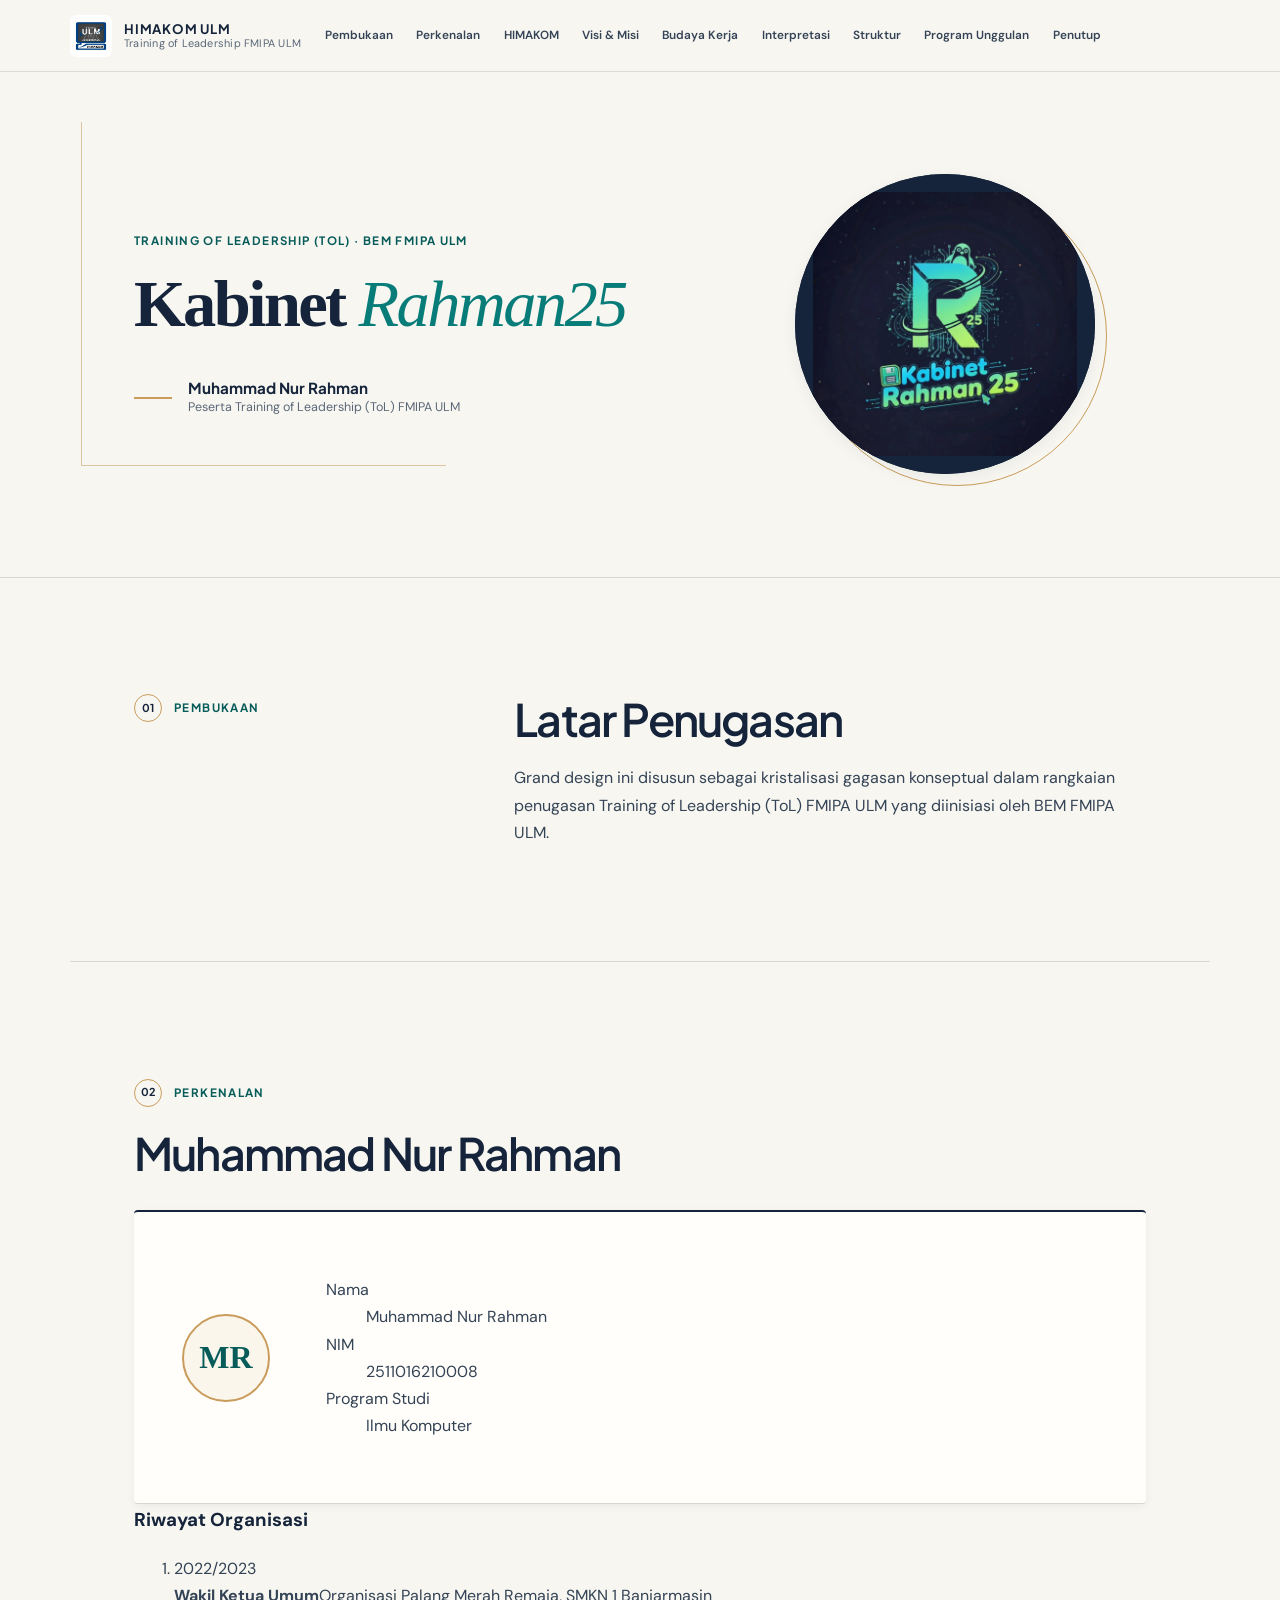
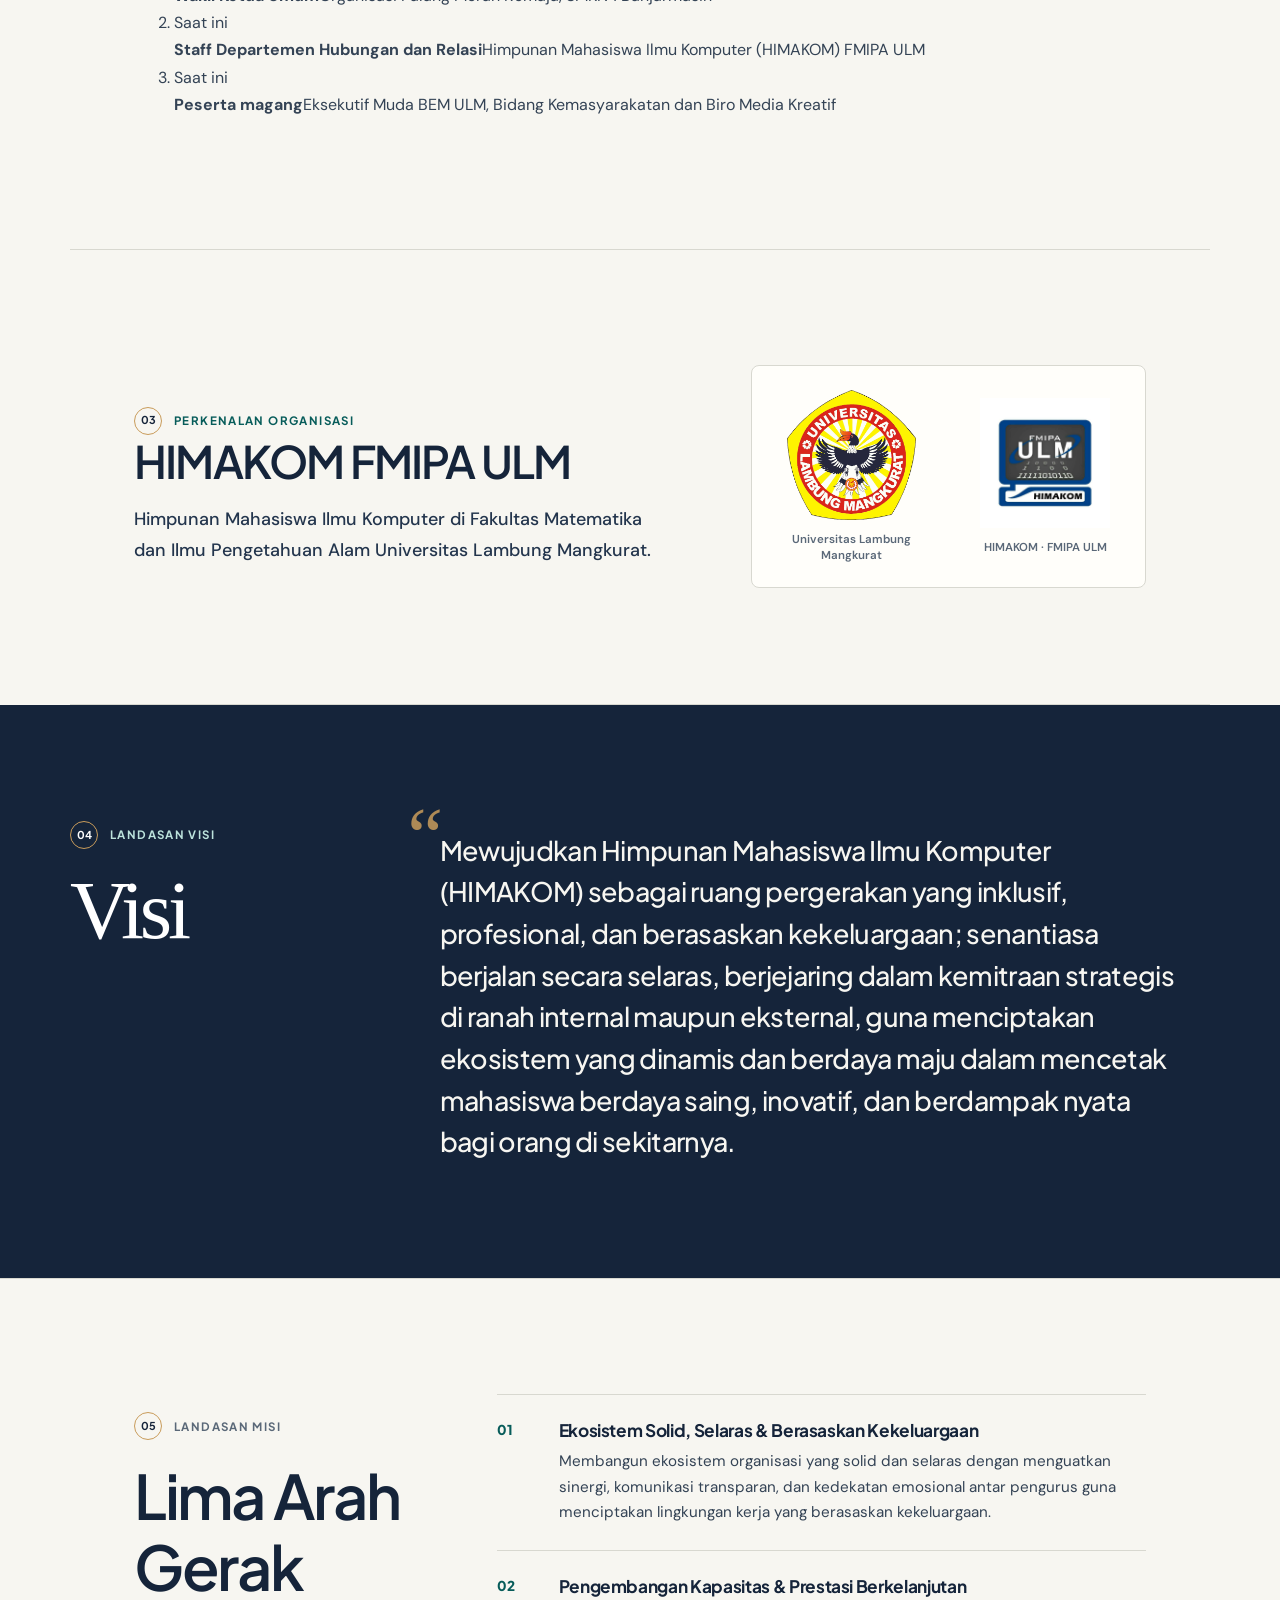
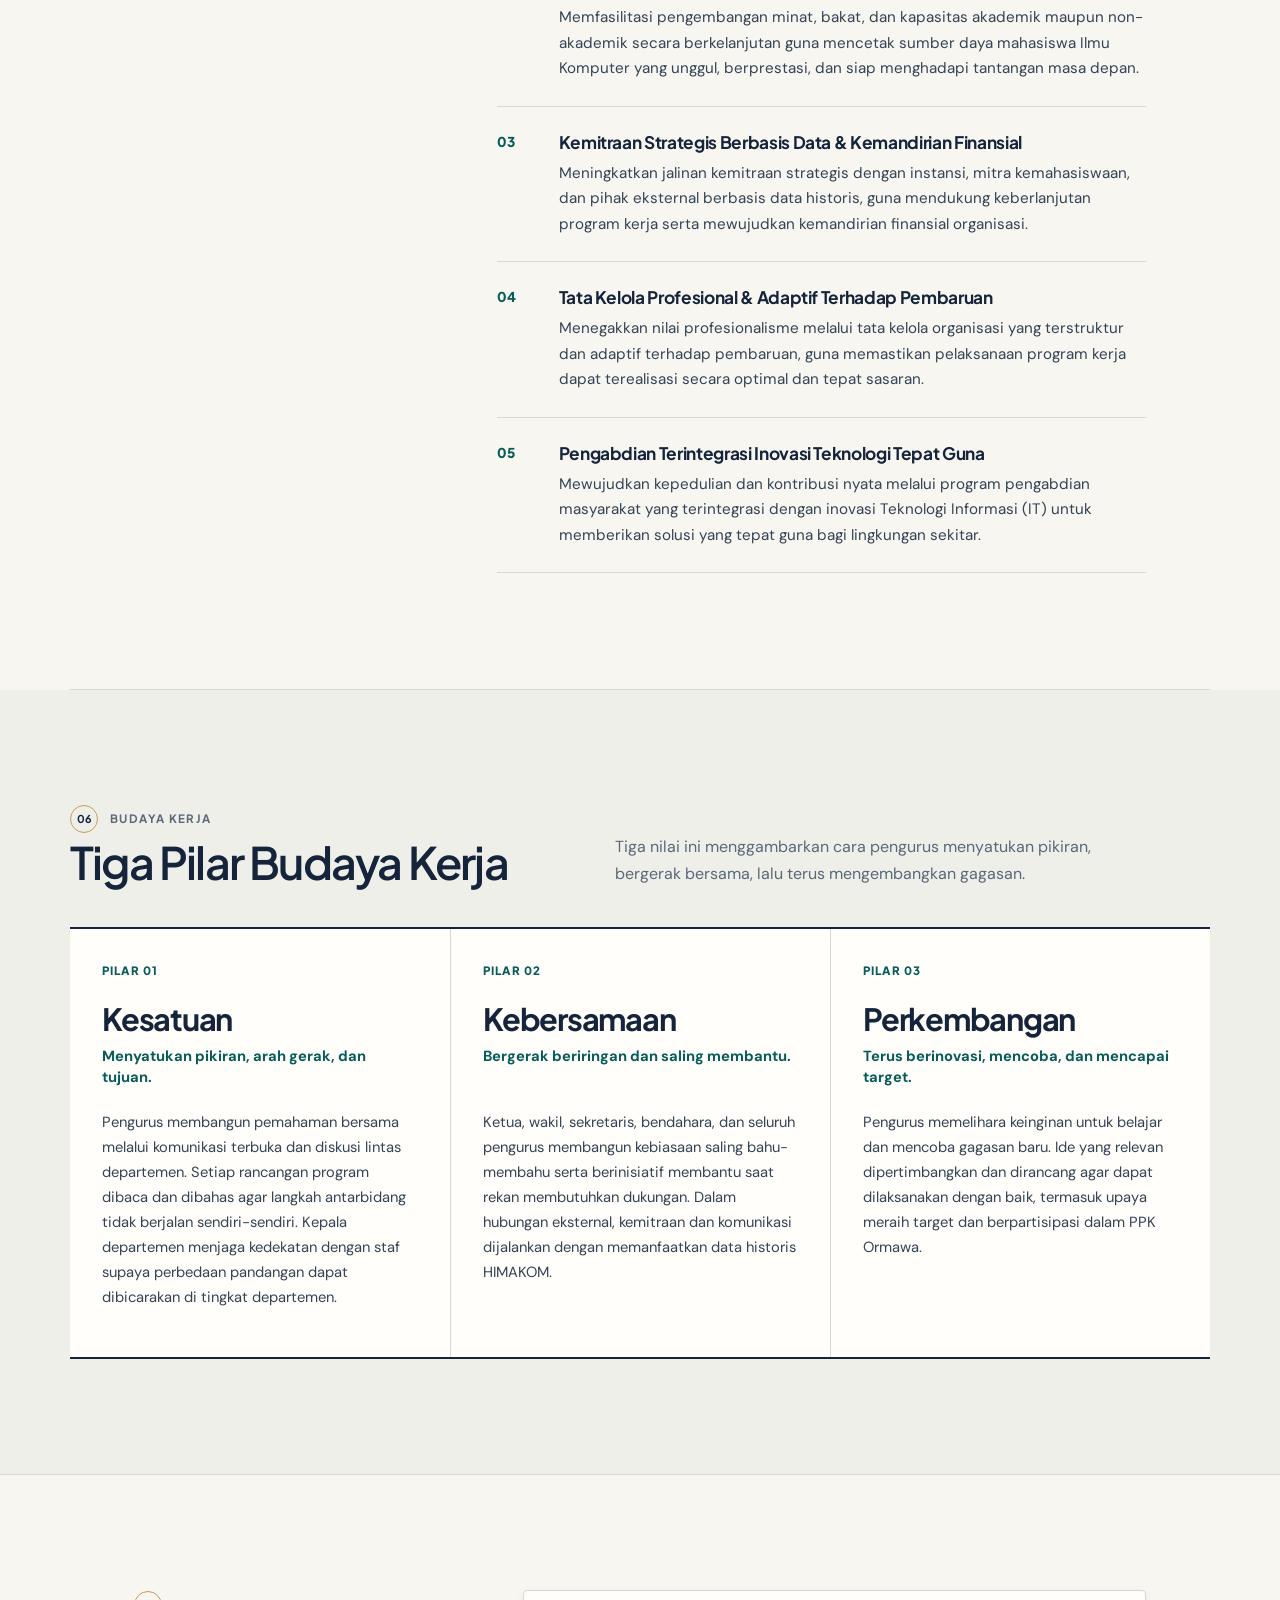
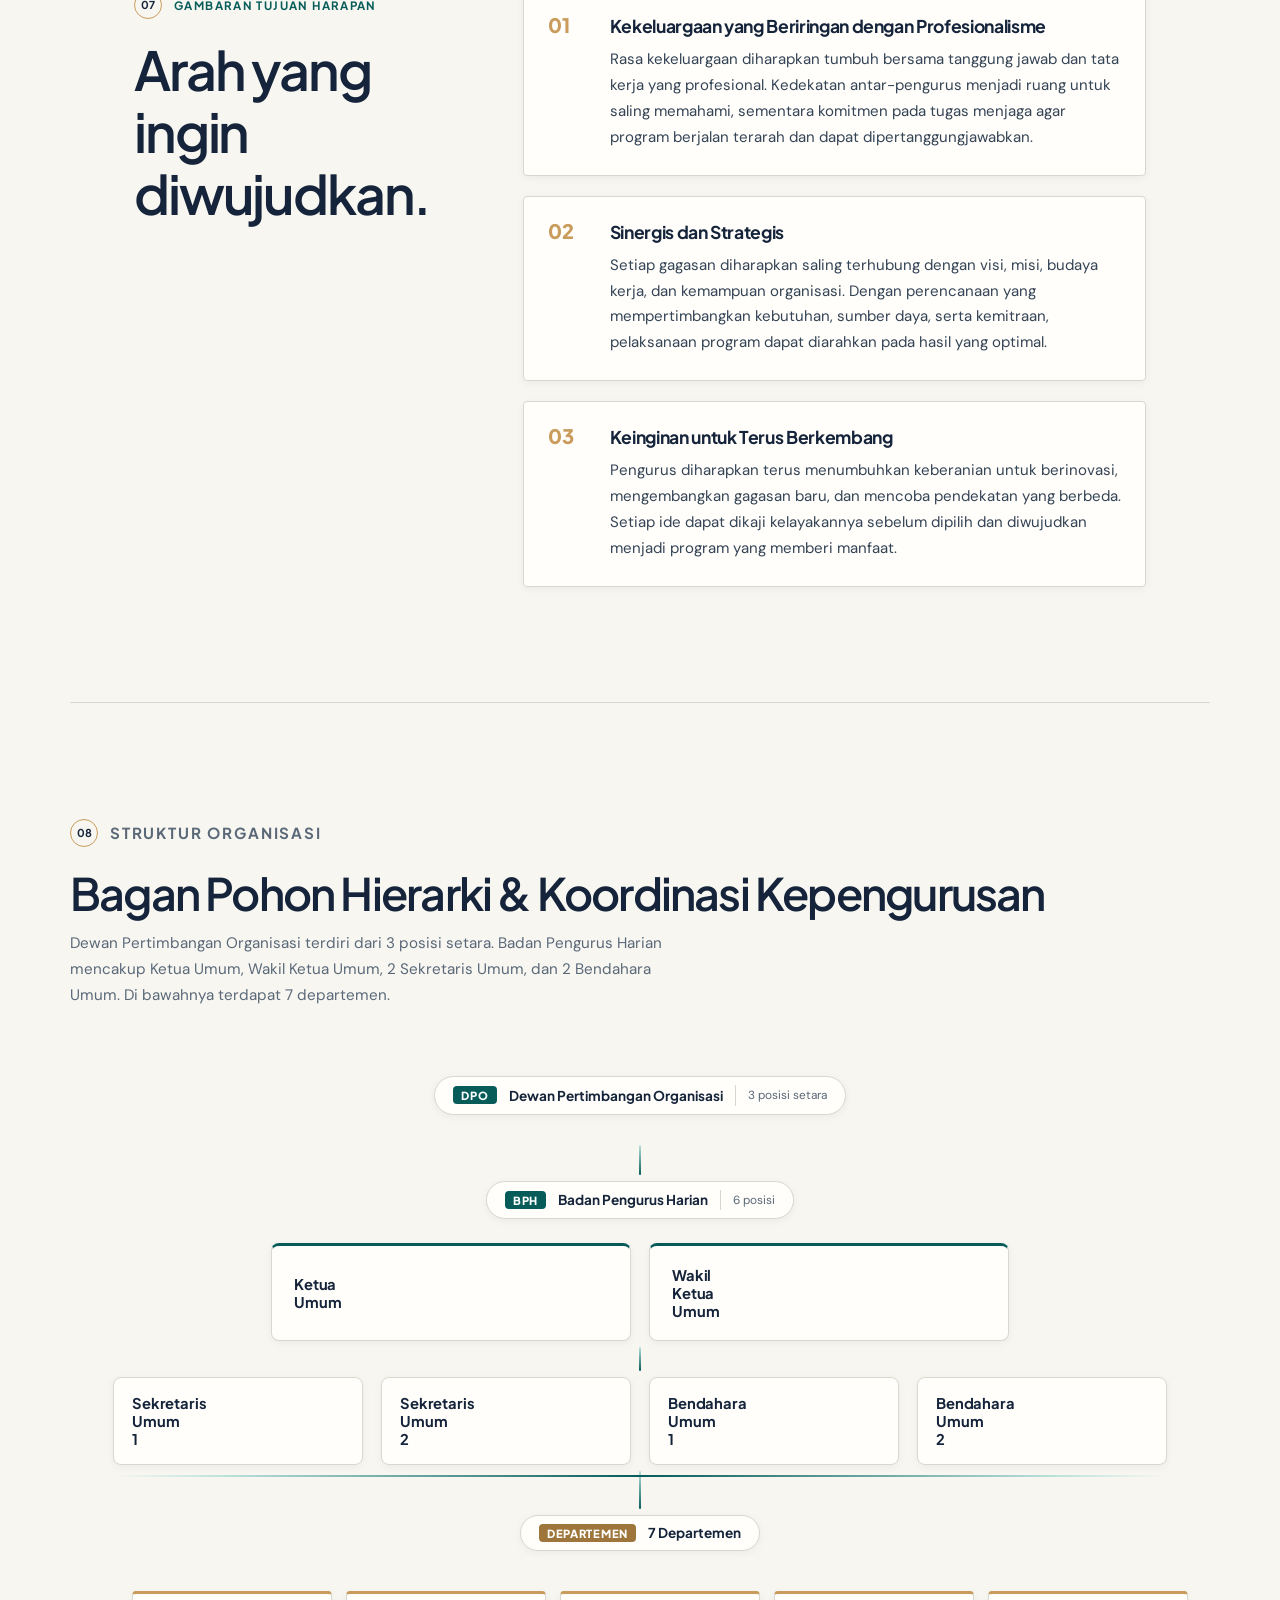
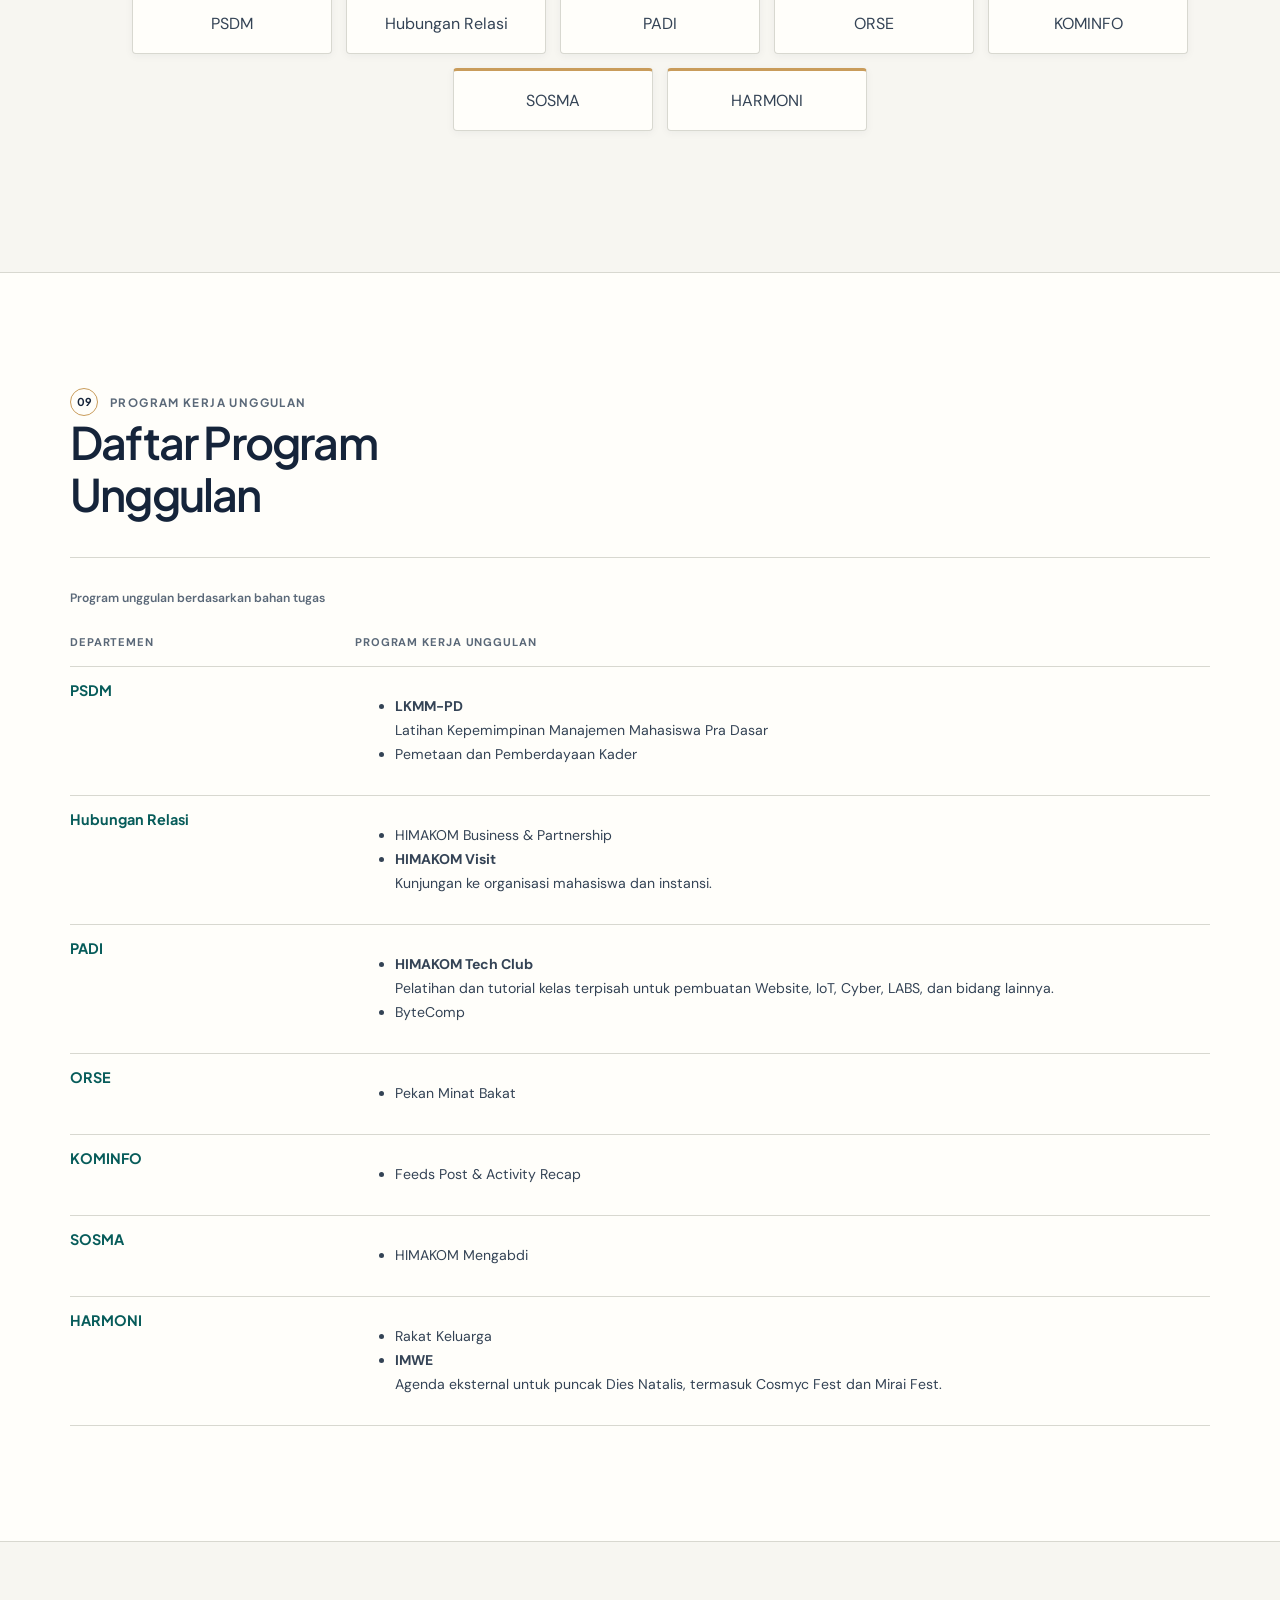
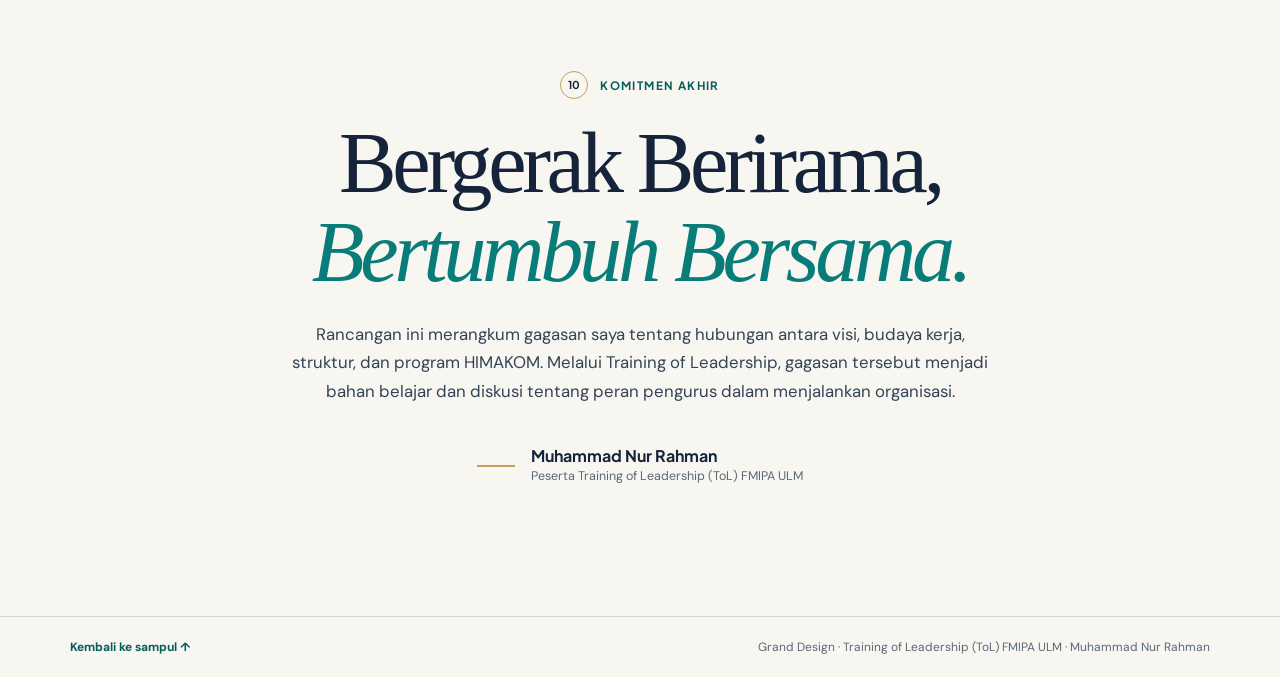
==== commit 7655988a: "fix(grand-design): remove unsupported claims, refine ToL copy, simplify roles, and align programs" ====
--- a/index.html
+++ b/index.html
@@ -5,15 +5,14 @@
   <meta name="viewport" content="width=device-width, initial-scale=1">
   <meta name="theme-color" content="#15243a">
   <meta name="robots" content="noindex, nofollow">
-  <meta name="description" content="Grand Design gagasan kepengurusan Muhammad Nur Rahman untuk tugas Training of Leadership (ToL) FMIPA ULM.">
+  <meta name="description" content="Grand Design Kabinet Rahman 25 oleh Muhammad Nur Rahman untuk Training of Leadership FMIPA ULM.">
   <meta property="og:type" content="website">
   <meta property="og:title" content="Grand Design | Kabinet Rahman 25 · Muhammad Nur Rahman">
-  <meta property="og:description" content="Cetak biru gagasan kepengurusan Muhammad Nur Rahman untuk tugas Training of Leadership (ToL) FMIPA ULM.">
-  <meta property="og:image" content="assets/Logo-Kabinet.jpg">
-  <meta name="twitter:card" content="summary_large_image">
+  <meta property="og:description" content="Grand Design Kabinet Rahman 25 untuk Training of Leadership FMIPA ULM.">
+  <meta property="og:url" content="https://granddesign-rahman.vercel.app/">
+  <meta name="twitter:card" content="summary">
   <meta name="twitter:title" content="Grand Design | Kabinet Rahman 25 · Muhammad Nur Rahman">
-  <meta name="twitter:description" content="Cetak biru gagasan kepengurusan Muhammad Nur Rahman untuk tugas Training of Leadership (ToL) FMIPA ULM.">
-  <meta name="twitter:image" content="assets/Logo-Kabinet.jpg">
+  <meta name="twitter:description" content="Grand Design Kabinet Rahman 25 untuk Training of Leadership FMIPA ULM.">
   <title>Grand Design | Muhammad Nur Rahman · HIMAKOM ULM</title>
   <link rel="icon" href="assets/logo-himakom.jpg" type="image/jpeg">
   <link rel="preconnect" href="https://fonts.googleapis.com">
@@ -48,8 +47,7 @@
     <section class="cover" id="sampul" aria-labelledby="cover-title">
       <div class="cover-copy">
         <p class="cover-kicker">Training of Leadership (ToL) · BEM FMIPA ULM</p>
-        <h1 id="cover-title">Kabinet <br><em>Rahman 25</em></h1>
-        <p class="cover-summary">Cetak biru gagasan strategis menuju himpunan yang selaras dalam gerak internal, tangguh dalam kemitraan kelembagaan, serta berdaya maju dalam melahirkan dampak nyata bagi mahasiswa dan masyarakat.</p>
+        <h1 id="cover-title">Kabinet <em>Rahman25</em></h1>
         <div class="cover-byline">
           <span class="byline-rule" aria-hidden="true"></span>
           <div>
@@ -58,11 +56,11 @@
           </div>
         </div>
       </div>
-      <figure class="cover-art">
-        <img src="assets/Logo-Kabinet.jpg" alt="Identitas visual Kabinet Rahman 25" width="1080" height="1080" fetchpriority="high">
-        <figcaption>Gagasan tentang arah pergerakan yang terhubung</figcaption>
+      <figure class="cover-art" aria-label="Logo Kabinet Rahman 25">
+        <div class="cover-art-crop">
+          <img src="assets/Logo-Kabinet.jpg" alt="Logo Kabinet Rahman 25" width="1080" height="1080" fetchpriority="high">
+        </div>
       </figure>
-      <span class="cover-index" aria-hidden="true">25</span>
     </section>
 
     <div class="document-shell">
@@ -72,9 +70,8 @@
           <p class="section-label"><span>01</span> Pembukaan</p>
         </div>
         <div class="opening-copy">
-          <h2 id="opening-title">Organisasi tumbuh ketika arah gerak dipahami, diselaraskan, dan dihidupi bersama.</h2>
-          <p class="lead-text">Perjalanan sebuah himpunan mahasiswa tidak semata-mata diukur dari padatnya kalender kegiatan, melainkan dari sejauh mana setiap langkah pengurus memiliki resonansi yang sama terhadap tujuan besar organisasi. Di tengah percepatan lanskap teknologi dan dinamika kampus yang kian kompleks, HIMAKOM membutuhkan kompas pergerakan yang jernih: bukan sekadar menjalankan tradisi seremonial, melainkan menjadi wadah transformatif yang menumbuhkan potensi setiap mahasiswa Ilmu Komputer.</p>
-          <p>Grand design ini disusun sebagai kristalisasi gagasan konseptual dalam rangkaian penugasan Training of Leadership (ToL) FMIPA ULM yang diinisiasi oleh BEM FMIPA ULM. Melalui pendekatan yang bertumpu pada keselarasan internal yang kokoh, kemitraan strategis yang terarah, dan komitmen mengeksekusi karya bernilai tinggi, dokumen ini menawarkan peta jalan agar HIMAKOM senantiasa adaptif, berdaya saing, dan berakar pada nilai kekeluargaan yang tulus.</p>
+          <h2 id="opening-title">Latar Penugasan</h2>
+          <p>Grand design ini disusun sebagai kristalisasi gagasan konseptual dalam rangkaian penugasan Training of Leadership (ToL) FMIPA ULM yang diinisiasi oleh BEM FMIPA ULM.</p>
         </div>
       </section>
 
@@ -82,17 +79,32 @@
       <section class="profile section-block" id="gagasan" aria-labelledby="profile-title">
         <div class="profile-heading">
           <p class="section-label"><span>02</span> Perkenalan</p>
-          <h2 id="profile-title">Mengenal inisiator gagasan</h2>
-          <p class="section-subtext">Menghadirkan komitmen personal sebagai wujud tanggung jawab dalam merumuskan arah masa depan himpunan.</p>
-        </div>
-        <div class="profile-panel">
+          <h2 id="profile-title">Muhammad Nur Rahman</h2>
+        </div>
+        <div class="profile-panel profile-panel-compact">
           <div class="monogram" aria-hidden="true">MR</div>
-          <div class="profile-details">
-            <h3 class="profile-name">Muhammad Nur Rahman</h3>
-            <p class="profile-context">Peserta Training of Leadership (ToL) · Mahasiswa S1 Ilmu Komputer FMIPA ULM</p>
-            <p>Hadir sebagai bagian dari generasi pembelajar yang meyakini bahwa perubahan bermakna selalu berawal dari rancangan yang matang. Gagasan ini lahir dari pengamatan langsung terhadap kebutuhan rekan-rekan mahasiswa akan ruang berekspresi yang aman, transparan, dan profesional. Dokumen ini didedikasikan secara penuh sebagai diskursus konstruktif demi kemaslahatan seluruh civitas akademika HIMAKOM.</p>
-          </div>
-          <div class="profile-mark" aria-hidden="true">HIMAKOM<br>ULM</div>
+          <dl class="profile-details profile-facts">
+            <div><dt>Nama</dt><dd>Muhammad Nur Rahman</dd></div>
+            <div><dt>NIM</dt><dd>2511016210008</dd></div>
+            <div><dt>Program Studi</dt><dd>Ilmu Komputer</dd></div>
+          </dl>
+        </div>
+        <div class="history-block">
+          <h3>Riwayat Organisasi</h3>
+          <ol class="history-list">
+            <li>
+              <span class="history-period">2022/2023</span>
+              <div><strong>Wakil Ketua Umum</strong><span>Organisasi Palang Merah Remaja, SMKN 1 Banjarmasin</span></div>
+            </li>
+            <li>
+              <span class="history-period">Saat ini</span>
+              <div><strong>Staff Departemen Hubungan dan Relasi</strong><span>Himpunan Mahasiswa Ilmu Komputer (HIMAKOM) FMIPA ULM</span></div>
+            </li>
+            <li>
+              <span class="history-period">Saat ini</span>
+              <div><strong>Peserta magang</strong><span>Eksekutif Muda BEM ULM, Bidang Kemasyarakatan dan Biro Media Kreatif</span></div>
+            </li>
+          </ol>
         </div>
       </section>
 
@@ -100,9 +112,8 @@
       <section class="organization section-block" id="organisasi" aria-labelledby="organization-title">
         <div class="organization-intro">
           <p class="section-label"><span>03</span> Perkenalan Organisasi</p>
-          <h2 id="organization-title">HIMAKOM: Rumah gerak, kreasi, dan pengabdian mahasiswa.</h2>
-          <p class="lead-text">Himpunan Mahasiswa Ilmu Komputer (HIMAKOM) FMIPA Universitas Lambung Mangkurat adalah wadah pergerakan kemahasiswaan tingkat program studi yang menaungi aspirasi, minat, dan bakat di bidang komputasi dan teknologi informasi.</p>
-          <p>Sebagai organisasi yang berdiri di lingkungan sains dan teknologi, HIMAKOM memegang mandat ganda: membina solidaritas kekeluargaan antar-angkatan mahasiswa sekaligus membentuk profesionalisme kader agar siap berkontribusi pada industri digital maupun pengabdian kemasyarakatan di tingkat lokal hingga nasional.</p>
+          <h2 id="organization-title">HIMAKOM FMIPA ULM</h2>
+          <p class="lead-text">Himpunan Mahasiswa Ilmu Komputer di Fakultas Matematika dan Ilmu Pengetahuan Alam Universitas Lambung Mangkurat.</p>
         </div>
         <div class="organization-emblems" role="group" aria-label="Identitas institusi universitas dan himpunan">
           <figure>
@@ -124,15 +135,14 @@
         </div>
         <blockquote class="vision-quote">
           <span class="quote-mark" aria-hidden="true">“</span>
-          <p>Mewujudkan Himpunan Mahasiswa Ilmu Komputer (HIMAKOM) sebagai ruang pergerakan yang inklusif, profesional, dan berasaskan kekeluargaan; senantiasa berjalan secara selaras, berjejaring dalam kemitraan strategis di ranah internal maupun eksternal, guna menciptakan ekosistem yang dinamis dan berdaya maju dalam mencetak mahasiswa berdaya saing, inovatif, dan berdampak nyata bagi masyarakat.</p>
+          <p>Mewujudkan Himpunan Mahasiswa Ilmu Komputer (HIMAKOM) sebagai ruang pergerakan yang inklusif, profesional, dan berasaskan kekeluargaan; senantiasa berjalan secara selaras, berjejaring dalam kemitraan strategis di ranah internal maupun eksternal, guna menciptakan ekosistem yang dinamis dan berdaya maju dalam mencetak mahasiswa berdaya saing, inovatif, dan berdampak nyata bagi orang di sekitarnya.</p>
         </blockquote>
       </section>
 
       <section class="mission section-block" aria-labelledby="mission-title">
         <div class="mission-heading">
-          <p class="section-label"><span>05</span> Langkah Strategis</p>
-          <h2 id="mission-title">Lima Misi Pergerakan</h2>
-          <p>Pengejawantahan visi ke dalam lima sumbu kerja terpadu yang menyentuh aspek kekeluargaan, pengembangan potensi, kemandirian kemitraan, tata kelola adaptif, serta kontribusi sosial nyata.</p>
+          <p class="section-label"><span>05</span> Landasan Misi</p>
+          <h2 id="mission-title">Lima Arah Gerak</h2>
         </div>
         <ol class="mission-list">
           <li>
@@ -176,84 +186,60 @@
       <!-- 06. TIGA PILAR BUDAYA KERJA -->
       <section class="culture section-block" id="budaya" aria-labelledby="culture-title">
         <div class="culture-heading">
-          <p class="section-label"><span>06</span> Nilai Operasional</p>
+          <p class="section-label"><span>06</span> Budaya Kerja</p>
           <h2 id="culture-title">Tiga Pilar Budaya Kerja</h2>
-          <p>Nilai organisasi tidak boleh berhenti sebagai slogan di atas kertas; ia wajib menjelma menjadi kebiasaan operasional sehari-hari yang menuntun cara berpikir, bertindak, dan menyelesaikan masalah bersama.</p>
+          <p>Tiga nilai ini menggambarkan cara pengurus menyatukan pikiran, bergerak bersama, lalu terus mengembangkan gagasan.</p>
         </div>
         <div class="culture-list">
-          <article class="culture-item culture-coherent">
+          <article class="culture-item culture-unity">
             <p class="culture-index">Pilar 01</p>
-            <h3>Budaya Keselarasan</h3>
-            <p class="culture-thesis">Sinergi Internal, Kesatuan Haluan &amp; Keterbukaan Komunikasi</p>
-            <div class="culture-body">
-              <p>Budaya kerja yang mengedepankan kesatuan langkah, keterbukaan informasi tanpa sekat, dan rasa saling memiliki di dalam tubuh pengurus. Setiap elemen bergerak dalam satu frekuensi yang seirama tanpa sekat parsial.</p>
-              <div class="culture-execution">
-                <strong>Penerapan Eksekusi:</strong>
-                <p>Diwujudkan melalui kebiasaan rutin saling menelaah draf rancangan program kerja lintas bidang sebelum disahkan, memastikan seluruh jajaran pengurus inti memegang satu pemahaman yang utuh dan tidak berjalan sendiri-sendiri. Selain itu, setiap pimpinan divisi diwajibkan membangun kedekatan emosional (bonding) yang intensif dengan jajaran stafnya, sehingga dinamika atau kendala teknis dapat diselesaikan secara tuntas dan bijaksana di tingkat internal.</p>
-              </div>
-            </div>
+            <h3>Kesatuan</h3>
+            <p class="culture-thesis">Menyatukan pikiran, arah gerak, dan tujuan.</p>
+            <p class="culture-body">Pengurus membangun pemahaman bersama melalui komunikasi terbuka dan diskusi lintas departemen. Setiap rancangan program dibaca dan dibahas agar langkah antarbidang tidak berjalan sendiri-sendiri. Kepala departemen menjaga kedekatan dengan staf supaya perbedaan pandangan dapat dibicarakan di tingkat departemen.</p>
           </article>
-
-          <article class="culture-item culture-collaborative">
+          <article class="culture-item culture-togetherness">
             <p class="culture-index">Pilar 02</p>
-            <h3>Budaya Saling Menopang &amp; Kemitraan</h3>
-            <p class="culture-thesis">Solidaritas Tim Tangguh &amp; Jejaring Eksternal Berkelanjutan</p>
-            <div class="culture-body">
-              <p>Menjadikan semangat kebersamaan dan gotong royong sebagai kekuatan utama, baik untuk memperkokoh benteng internal maupun melipatgandakan daya tawar relasi eksternal himpunan di mata para pemangku kepentingan.</p>
-              <div class="culture-execution">
-                <strong>Penerapan Eksekusi:</strong>
-                <p>Secara internal, ketua, wakil, sekretaris, bendahara, dan seluruh pengurus membentuk tim tangguh yang saling menenangkan saat ritme kerja memadat dan sigap mem-backup satu sama lain tanpa saling melempar tanggung jawab. Secara eksternal, pengurus dilatih untuk lincah dan kredibel dalam bernegosiasi, menjalin hubungan kelembagaan, serta mendayagunakan data historis arsip organisasi untuk mengamankan peluang sponsorship yang mendukung kemandirian finansial HIMAKOM.</p>
-              </div>
-            </div>
+            <h3>Kebersamaan</h3>
+            <p class="culture-thesis">Bergerak beriringan dan saling membantu.</p>
+            <p class="culture-body">Ketua, wakil, sekretaris, bendahara, dan seluruh pengurus membangun kebiasaan saling bahu-membahu serta berinisiatif membantu saat rekan membutuhkan dukungan. Dalam hubungan eksternal, kemitraan dan komunikasi dijalankan dengan memanfaatkan data historis HIMAKOM.</p>
           </article>
-
-          <article class="culture-item culture-progressive">
+          <article class="culture-item culture-growth">
             <p class="culture-index">Pilar 03</p>
-            <h3>Budaya Daya Maju</h3>
-            <p class="culture-thesis">Mentalitas Pembaruan, Terobosan Nyata &amp; Pencapaian Berdampak</p>
-            <div class="culture-body">
-              <p>Sikap mental yang menolak rasa cepat berpuas diri, gigih mencari inovasi baru, dan berorientasi pada pencapaian target yang membawa kemanfaatan nyata bagi mahasiswa.</p>
-              <div class="culture-execution">
-                <strong>Penerapan Eksekusi:</strong>
-                <p>Setiap pengurus didorong memiliki keberanian mencanangkan target berskala besar dan mengeksekusinya secara taktis. Budaya ini menuntut kecepatan dalam meracik program kerja menjadi rangkaian agenda bernilai jual tinggi, konsisten memfasilitasi iklim riset dan kompetisi teknologi, serta membuka jalan lebar bagi keterlibatan mahasiswa dalam ajang bergengsi (seperti Program Penguatan Kapasitas Ormawa / PPK Ormawa) guna mengharumkan nama himpunan.</p>
-              </div>
-            </div>
+            <h3>Perkembangan</h3>
+            <p class="culture-thesis">Terus berinovasi, mencoba, dan mencapai target.</p>
+            <p class="culture-body">Pengurus memelihara keinginan untuk belajar dan mencoba gagasan baru. Ide yang relevan dipertimbangkan dan dirancang agar dapat dilaksanakan dengan baik, termasuk upaya meraih target dan berpartisipasi dalam PPK Ormawa.</p>
           </article>
         </div>
       </section>
 
-      <!-- 07. INTERPRETASI, TUJUAN & HARAPAN -->
+      <!-- 07. GAMBARAN TUJUAN DAN HARAPAN -->
       <section class="interpretation section-block" id="interpretasi" aria-labelledby="interpretation-title">
         <div class="interpretation-title">
-          <p class="section-label"><span>07</span> Interpretasi Strategis</p>
-          <h2 id="interpretation-title">Gambaran Singkat: Tujuan dan Harapan ke Depan.</h2>
-          <p class="interpretation-lead">Sebuah interpretasi konseptual mengenai esensi pergerakan dan proyeksi keberlanjutan yang ingin diwujudkan dalam kepengurusan HIMAKOM mendatang.</p>
+          <p class="section-label"><span>07</span> Gambaran Tujuan Harapan</p>
+          <h2 id="interpretation-title">Arah yang ingin diwujudkan.</h2>
         </div>
         <div class="interpretation-copy">
           <div class="interpretation-pillar-card">
             <div class="pillar-num">01</div>
             <div class="pillar-content">
-              <h3>Keseimbangan Paradigma: Kekeluargaan yang Melahirkan Profesionalisme</h3>
-              <p>Sering kali organisasi terjebak dalam dilema semu antara mempertahankan rasa kekeluargaan atau menegakkan profesionalisme kaku. Dalam grand design ini, keduanya bukanlah kontradiksi yang harus dipertukarkan. Kekeluargaan adalah pondasi psikologis yang memberikan rasa aman bagi mahasiswa untuk berani bersuara dan berkreasi; sementara profesionalisme adalah aturan main yang menjaga amanah agar kerja bersama tetap terukur, tepat waktu, dan berorientasi hasil. Kedekatan tanpa aturan melahirkan kelalaian, namun aturan tanpa kehangatan melahirkan keengganan.</p>
-            </div>
-          </div>
-
+              <h3>Kekeluargaan yang Beriringan dengan Profesionalisme</h3>
+              <p>Rasa kekeluargaan diharapkan tumbuh bersama tanggung jawab dan tata kerja yang profesional. Kedekatan antar-pengurus menjadi ruang untuk saling memahami, sementara komitmen pada tugas menjaga agar program berjalan terarah dan dapat dipertanggungjawabkan.</p>
+            </div>
+          </div>
           <div class="interpretation-pillar-card">
             <div class="pillar-num">02</div>
             <div class="pillar-content">
-              <h3>Kemandirian Finansial Melalui Data Historis Organisasi</h3>
-              <p>HIMAKOM tidak boleh terus-menerus bergantung pada skema pengajuan dana konvensional yang sporadis. Dengan memanfaatkan rekam jejak historis (mulai dari demografi audiens acara, tingkat keterlibatan mahasiswa, hingga portofolio kemitraan lampau), himpunan memiliki modal berharga untuk menyusun proposal bernilai komersial tinggi. Kemitraan yang terjalin dengan dunia industri, alumni, dan sponsor institusi harus bersifat simbiosis mutualisme yang berkesinambungan lintas periode, bukan transaksi satu kali jalan.</p>
-            </div>
-          </div>
-
+              <h3>Sinergis dan Strategis</h3>
+              <p>Setiap gagasan diharapkan saling terhubung dengan visi, misi, budaya kerja, dan kemampuan organisasi. Dengan perencanaan yang mempertimbangkan kebutuhan, sumber daya, serta kemitraan, pelaksanaan program dapat diarahkan pada hasil yang optimal.</p>
+            </div>
+          </div>
           <div class="interpretation-pillar-card">
             <div class="pillar-num">03</div>
             <div class="pillar-content">
-              <h3>Relevansi Nyata: Sains Komputer sebagai Instrumen Solutif Sosial</h3>
-              <p>Harapan tertinggi dari kepengurusan ini adalah mengembalikan esensi mahasiswa sebagai kaum intelek yang berpihak pada masyarakat. Mahasiswa Ilmu Komputer memiliki keunggulan kompetitif dalam rekayasa teknologi dan komputasi. Melalui program pengabdian yang terarah, inovasi teknologi tidak boleh hanya berhenti di layar monitor laboratorium kampus, melainkan hadir di tengah warga guna membantu digitalisasi UMKM lokal, literasi teknologi generasi muda, dan penyediaan solusi sistem informasi tepat guna.</p>
-            </div>
-          </div>
-          <p class="interpretation-note">Catatan: Pokok pikiran ini dirancang khusus dalam konteks tugas Training of Leadership (ToL) FMIPA ULM sebagai kerangka referensi gagasan kepemimpinan mahasiswa.</p>
+              <h3>Keinginan untuk Terus Berkembang</h3>
+              <p>Pengurus diharapkan terus menumbuhkan keberanian untuk berinovasi, mengembangkan gagasan baru, dan mencoba pendekatan yang berbeda. Setiap ide dapat dikaji kelayakannya sebelum dipilih dan diwujudkan menjadi program yang memberi manfaat.</p>
+            </div>
+          </div>
         </div>
       </section>
 
@@ -262,176 +248,73 @@
         <div class="structure-heading">
           <p class="section-label"><span>08</span> Struktur Organisasi</p>
           <h2 id="structure-title">Bagan Pohon Hierarki &amp; Koordinasi Kepengurusan</h2>
-          <p>Rancangan arsitektur kepengurusan yang mengintegrasikan fungsi pertimbangan Dewan Pertimbangan Organisasi (3 orang), eksekutif Badan Pengurus Harian (Ketua, Wakil, 2 Sekretaris, 2 Bendahara), dan 7 departemen pelaksana teknis.</p>
+          <p>Dewan Pertimbangan Organisasi terdiri dari 3 posisi setara. Badan Pengurus Harian mencakup Ketua Umum, Wakil Ketua Umum, 2 Sekretaris Umum, dan 2 Bendahara Umum. Di bawahnya terdapat 7 departemen.</p>
         </div>
 
         <div class="org-tree-grand" role="group" aria-label="Bagan Pohon Hierarki Struktur Organisasi HIMAKOM">
-          <!-- TIER 1: DEWAN PERTIMBANGAN ORGANISASI (DPO) -->
           <div class="tree-tier tree-tier-dpo">
             <div class="tree-tier-badge-label">
               <span class="tier-tag">DPO</span>
               <span class="tier-title">Dewan Pertimbangan Organisasi</span>
-              <span class="tier-desc">Fungsi Pertimbangan, Aspirasi &amp; Arahan Kebijakan Internal (3 Orang)</span>
-            </div>
-            <div class="tree-row tree-row-dpo">
-              <div class="tree-node tree-node-person">
-                <div class="node-badge-avatar">DPO 1</div>
-                <div class="node-info">
-                  <span class="node-role">Dewan Pertimbangan</span>
-                  <strong class="node-name">Koordinator DPO</strong>
-                  <span class="node-sub">Pertimbangan Konstitusi &amp; Garis Besar Arah Himpunan</span>
-                </div>
-              </div>
-              <div class="tree-node tree-node-person">
-                <div class="node-badge-avatar">DPO 2</div>
-                <div class="node-info">
-                  <span class="node-role">Dewan Pertimbangan</span>
-                  <strong class="node-name">Anggota DPO I</strong>
-                  <span class="node-sub">Monitoring &amp; Evaluasi Berkala Pelaksanaan Kebijakan</span>
-                </div>
-              </div>
-              <div class="tree-node tree-node-person">
-                <div class="node-badge-avatar">DPO 3</div>
-                <div class="node-info">
-                  <span class="node-role">Dewan Pertimbangan</span>
-                  <strong class="node-name">Anggota DPO II</strong>
-                  <span class="node-sub">Penyerapan Aspirasi &amp; Mediasi Musyawarah Himpunan</span>
-                </div>
-              </div>
-            </div>
-          </div>
-
-          <!-- CONNECTOR: DPO KE BPH -->
+              <span class="tier-desc">3 posisi setara</span>
+            </div>
+            <div class="dpo-seats" role="group" aria-label="Tiga posisi setara Dewan Pertimbangan Organisasi">
+              <span class="dpo-seat" aria-hidden="true"></span>
+              <span class="dpo-seat" aria-hidden="true"></span>
+              <span class="dpo-seat" aria-hidden="true"></span>
+            </div>
+          </div>
+
           <div class="tree-connector" aria-hidden="true">
             <span class="tree-line-v"></span>
           </div>
 
-          <!-- TIER 2: BADAN PENGURUS HARIAN (BPH) -->
           <div class="tree-tier tree-tier-bph">
             <div class="tree-tier-badge-label">
               <span class="tier-tag">BPH</span>
               <span class="tier-title">Badan Pengurus Harian</span>
-              <span class="tier-desc">Pimpinan Eksekutif Tertinggi &amp; Pengarah Kebijakan Himpunan (6 Orang)</span>
-            </div>
-
-            <!-- Pinnacle: Ketua & Wakil -->
+              <span class="tier-desc">6 posisi</span>
+            </div>
+
             <div class="tree-row tree-row-pinnacle">
               <div class="tree-node tree-node-person tree-node-pinnacle">
-                <div class="node-badge-avatar node-avatar-pinnacle">K</div>
-                <div class="node-info">
-                  <span class="node-role role-lead">Pucuk Pimpinan</span>
-                  <strong class="node-name">Ketua Umum</strong>
-                  <span class="node-sub">Nahkoda Utama, Penanggung Jawab Penuh Kebijakan &amp; Representasi Resmi</span>
-                </div>
+                <strong class="node-name">Ketua Umum</strong>
               </div>
               <div class="tree-node tree-node-person tree-node-pinnacle">
-                <div class="node-badge-avatar node-avatar-pinnacle">W</div>
-                <div class="node-info">
-                  <span class="node-role role-lead">Pucuk Pimpinan</span>
-                  <strong class="node-name">Wakil Ketua Umum</strong>
-                  <span class="node-sub">Penyelarasan Kerja Internal, Pengawalan Budaya &amp; Sinergi Antar-Bidang</span>
-                </div>
+                <strong class="node-name">Wakil Ketua Umum</strong>
               </div>
             </div>
 
-            <!-- Branch Line BPH ke Sekre & Bendum -->
             <div class="tree-branch" aria-hidden="true">
               <span class="tree-line-v"></span>
             </div>
 
-            <!-- Row Core BPH: 2 Sekre & 2 Bendahara -->
             <div class="tree-row tree-row-bph-core">
-              <div class="tree-node tree-node-person">
-                <div class="node-badge-avatar">S1</div>
-                <div class="node-info">
-                  <span class="node-role">Administrasi</span>
-                  <strong class="node-name">Sekretaris Umum 1</strong>
-                  <span class="node-sub">Tata Kelola Administrasi, Persuratan &amp; Pengarsipan Dokumen</span>
-                </div>
-              </div>
-              <div class="tree-node tree-node-person">
-                <div class="node-badge-avatar">S2</div>
-                <div class="node-info">
-                  <span class="node-role">Administrasi</span>
-                  <strong class="node-name">Sekretaris Umum 2</strong>
-                  <span class="node-sub">Inventarisasi Aset Himpunan, Notulensi &amp; Ketatausahaan</span>
-                </div>
-              </div>
-              <div class="tree-node tree-node-person">
-                <div class="node-badge-avatar">B1</div>
-                <div class="node-info">
-                  <span class="node-role">Kebendaharaan</span>
-                  <strong class="node-name">Bendahara Umum 1</strong>
-                  <span class="node-sub">Pengelolaan Sirkulasi Kas, Pembukuan &amp; Audit Finansial</span>
-                </div>
-              </div>
-              <div class="tree-node tree-node-person">
-                <div class="node-badge-avatar">B2</div>
-                <div class="node-info">
-                  <span class="node-role">Kebendaharaan</span>
-                  <strong class="node-name">Bendahara Umum 2</strong>
-                  <span class="node-sub">Verifikasi Anggaran Proker &amp; Laporan Pertanggungjawaban Dana</span>
-                </div>
-              </div>
-            </div>
-          </div>
-
-          <!-- CONNECTOR RAIL: BPH KE 7 DEPARTEMEN -->
+              <div class="tree-node tree-node-person"><strong class="node-name">Sekretaris Umum 1</strong></div>
+              <div class="tree-node tree-node-person"><strong class="node-name">Sekretaris Umum 2</strong></div>
+              <div class="tree-node tree-node-person"><strong class="node-name">Bendahara Umum 1</strong></div>
+              <div class="tree-node tree-node-person"><strong class="node-name">Bendahara Umum 2</strong></div>
+            </div>
+          </div>
+
           <div class="tree-connector tree-connector-rail" aria-hidden="true">
             <span class="tree-line-v"></span>
           </div>
 
-          <!-- TIER 3: 7 DEPARTEMEN PELAKSANA TEKNIS (HANYA SEBATAS NAMA DEPARTEMEN & IDENTITAS UNIT) -->
           <div class="tree-tier tree-tier-dept-block">
             <div class="tree-tier-badge-label">
               <span class="tier-tag tier-tag-alt">DEPARTEMEN</span>
-              <span class="tier-title">7 Departemen Pelaksana Teknis</span>
-              <span class="tier-desc">Fokus pada Bidang Departemen</span>
-            </div>
-
-            <div class="tree-row tree-row-depts">
-              <!-- PSDM -->
-              <div class="tree-node tree-node-dept">
-                <span class="dept-acronym">PSDM</span>
-                <h4 class="dept-name">Pengembangan Sumber Daya Mahasiswa</h4>
-              </div>
-
-              <!-- HR -->
-              <div class="tree-node tree-node-dept">
-                <span class="dept-acronym">HR</span>
-                <h4 class="dept-name">Hubungan Relasi</h4>
-              </div>
-
-              <!-- PADI -->
-              <div class="tree-node tree-node-dept">
-                <span class="dept-acronym">PADI</span>
-                <h4 class="dept-name">Pengembangan Akademik</h4>
-              </div>
-
-              <!-- ORSE -->
-              <div class="tree-node tree-node-dept">
-                <span class="dept-acronym">ORSE</span>
-                <h4 class="dept-name">Olahraga &amp; Seni</h4>
-              </div>
-
-              <!-- KOMINFO -->
-              <div class="tree-node tree-node-dept">
-                <span class="dept-acronym">KOMINFO</span>
-                <h4 class="dept-name">Komunikasi &amp; Informasi</h4>
-              </div>
-
-              <!-- SOSMA -->
-              <div class="tree-node tree-node-dept">
-                <span class="dept-acronym">SOSMA</span>
-                <h4 class="dept-name">Sosial Masyarakat</h4>
-              </div>
-
-              <!-- HARMONI -->
-              <div class="tree-node tree-node-dept">
-                <span class="dept-acronym">HARMONI</span>
-                <h4 class="dept-name">Harmoni</h4>
-              </div>
-            </div>
+              <span class="tier-title">7 Departemen</span>
+            </div>
+            <ul class="tree-row tree-row-depts" aria-label="Nama departemen">
+              <li class="tree-node tree-node-dept">PSDM</li>
+              <li class="tree-node tree-node-dept">Hubungan Relasi</li>
+              <li class="tree-node tree-node-dept">PADI</li>
+              <li class="tree-node tree-node-dept">ORSE</li>
+              <li class="tree-node tree-node-dept">KOMINFO</li>
+              <li class="tree-node tree-node-dept">SOSMA</li>
+              <li class="tree-node tree-node-dept">HARMONI</li>
+            </ul>
           </div>
         </div>
       </section>
@@ -440,170 +323,11 @@
       <section class="programs section-block" id="program" aria-labelledby="program-title">
         <div class="program-heading">
           <p class="section-label"><span>09</span> Program Kerja Unggulan</p>
-          <h2 id="program-title">Program Strategis Penggerak Roda Himpunan</h2>
-          <p>Daftar inisiatif andalan dari masing-masing departemen yang dirancang terintegrasi guna mewujudkan lompatan kapasitas mahasiswa serta kemandirian kelembagaan.</p>
-        </div>
-
-        <div class="program-deck-grid">
-          <!-- PSDM -->
-          <article class="program-deck-card">
-            <div class="card-dept-meta">
-              <span class="dept-tag-pill">PSDM</span>
-              <span class="dept-full-label">Pengembangan Sumber Daya Mahasiswa</span>
-            </div>
-            <h3 class="program-card-title">Kalender HIMAKOM &amp; Kaderisasi</h3>
-            <div class="proker-highlight-list">
-              <div class="proker-pill-item">
-                <span class="proker-marker" aria-hidden="true">✦</span>
-                <div>
-                  <strong>Kalender HIMAKOM</strong>
-                  <p>Sinkronisasi linimasa kegiatan dan akademik terpadu sepanjang periode kepengurusan.</p>
-                </div>
-              </div>
-              <div class="proker-pill-item">
-                <span class="proker-marker" aria-hidden="true">✦</span>
-                <div>
-                  <strong>Pemetaan dan Pemberdayaan Kader</strong>
-                  <p>Database pemetaan potensi, minat riset, dan talenta mahasiswa sejak masa kaderisasi awal.</p>
-                </div>
-              </div>
-            </div>
-          </article>
-
-          <!-- HUBUNGAN RELASI -->
-          <article class="program-deck-card">
-            <div class="card-dept-meta">
-              <span class="dept-tag-pill">Hubungan Relasi</span>
-              <span class="dept-full-label">Kemitraan &amp; Jaringan Eksternal</span>
-            </div>
-            <h3 class="program-card-title">Sponsorship &amp; Kolaborasi Bisnis</h3>
-            <div class="proker-highlight-list">
-              <div class="proker-pill-item">
-                <span class="proker-marker" aria-hidden="true">✦</span>
-                <div>
-                  <strong>HIMAKOM Business &amp; Partnership</strong>
-                  <p>Inisiasi jejaring kemitraan industri, sponsorship berlandaskan data historis, dan inkubasi kemandirian finansial organisasi.</p>
-                </div>
-              </div>
-            </div>
-          </article>
-
-          <!-- PADI -->
-          <article class="program-deck-card">
-            <div class="card-dept-meta">
-              <span class="dept-tag-pill">PADI</span>
-              <span class="dept-full-label">Pengembangan Akademik &amp; Riset</span>
-            </div>
-            <h3 class="program-card-title">Keilmuan &amp; Kompetisi IT Nasional</h3>
-            <div class="proker-highlight-list">
-              <div class="proker-pill-item">
-                <span class="proker-marker" aria-hidden="true">✦</span>
-                <div>
-                  <strong>HIMAKOM Cendikia</strong>
-                  <p>Ruang pengkajian riset keilmuan, tutorial akademik sebaya, dan bedah karya teknologi.</p>
-                </div>
-              </div>
-              <div class="proker-pill-item">
-                <span class="proker-marker" aria-hidden="true">✦</span>
-                <div>
-                  <strong>ByteComp</strong>
-                  <p>Kompetisi teknologi informasi tahunan bergengsi sebagai etalase inovasi digital mahasiswa.</p>
-                </div>
-              </div>
-            </div>
-          </article>
-
-          <!-- ORSE -->
-          <article class="program-deck-card">
-            <div class="card-dept-meta">
-              <span class="dept-tag-pill">ORSE</span>
-              <span class="dept-full-label">Olahraga &amp; Seni</span>
-            </div>
-            <h3 class="program-card-title">Kebugaran, Seni &amp; Solidaritas</h3>
-            <div class="proker-highlight-list">
-              <div class="proker-pill-item">
-                <span class="proker-marker" aria-hidden="true">✦</span>
-                <div>
-                  <strong>Supporter HIMAKOM</strong>
-                  <p>Mobilisasi dan wadah kebanggaan mahasiswa dalam mendukung delegasi Ilmu Komputer di berbagai ajang.</p>
-                </div>
-              </div>
-              <div class="proker-pill-item">
-                <span class="proker-marker" aria-hidden="true">✦</span>
-                <div>
-                  <strong>Pekan Minat Bakat</strong>
-                  <p>Pekan festival olahraga dan pentas apresiasi seni antar-angkatan guna mempererat sportivitas.</p>
-                </div>
-              </div>
-            </div>
-          </article>
-
-          <!-- KOMINFO -->
-          <article class="program-deck-card">
-            <div class="card-dept-meta">
-              <span class="dept-tag-pill">KOMINFO</span>
-              <span class="dept-full-label">Komunikasi &amp; Informasi</span>
-            </div>
-            <h3 class="program-card-title">Media Publikasi &amp; Transparansi</h3>
-            <div class="proker-highlight-list">
-              <div class="proker-pill-item">
-                <span class="proker-marker" aria-hidden="true">✦</span>
-                <div>
-                  <strong>Feeds Post &amp; Activity Recap</strong>
-                  <p>Produksi konten visual terkurasi, syiar pergerakan digital berkala, dan dokumentasi rekapitulasi capaian himpunan.</p>
-                </div>
-              </div>
-            </div>
-          </article>
-
-          <!-- SOSMA -->
-          <article class="program-deck-card">
-            <div class="card-dept-meta">
-              <span class="dept-tag-pill">SOSMA</span>
-              <span class="dept-full-label">Sosial Masyarakat</span>
-            </div>
-            <h3 class="program-card-title">Pengabdian &amp; Solusi Sosial Nyata</h3>
-            <div class="proker-highlight-list">
-              <div class="proker-pill-item">
-                <span class="proker-marker" aria-hidden="true">✦</span>
-                <div>
-                  <strong>HIMAKOM Mengabdi</strong>
-                  <p>Program pengabdian masyarakat berkelanjutan berbasis penerapan teknologi informasi tepat guna bagi desa binaan dan UMKM.</p>
-                </div>
-              </div>
-            </div>
-          </article>
-
-          <!-- HARMONI -->
-          <article class="program-deck-card">
-            <div class="card-dept-meta">
-              <span class="dept-tag-pill">HARMONI</span>
-              <span class="dept-full-label">Harmonisasi &amp; Kekeluargaan</span>
-            </div>
-            <h3 class="program-card-title">Perekat Emosional &amp; Kebersamaan</h3>
-            <div class="proker-highlight-list">
-              <div class="proker-pill-item">
-                <span class="proker-marker" aria-hidden="true">✦</span>
-                <div>
-                  <strong>Rakat Keluarga</strong>
-                  <p>Forum kehangatan berkala untuk mempererat ikatan kekeluargaan antar-pengurus dan anggota himpunan.</p>
-                </div>
-              </div>
-              <div class="proker-pill-item">
-                <span class="proker-marker" aria-hidden="true">✦</span>
-                <div>
-                  <strong>IMWE</strong>
-                  <p>Inisiatif kebersamaan dan perayaan momen penting civitas akademika untuk menjaga harmoni internal.</p>
-                </div>
-              </div>
-            </div>
-          </article>
-        </div>
-
-        <!-- Tabel Semantik untuk Aksesibilitas Pembaca Layar & Validasi Data -->
+          <h2 id="program-title">Daftar Program Unggulan</h2>
+        </div>
         <div class="program-table-wrap">
           <table class="program-table">
-            <caption>Matriks Departemen dan Program Kerja Unggulan</caption>
+            <caption>Program unggulan berdasarkan bahan tugas</caption>
             <thead>
               <tr>
                 <th scope="col">Departemen</th>
@@ -611,34 +335,13 @@
               </tr>
             </thead>
             <tbody>
-              <tr>
-                <th scope="row">PSDM</th>
-                <td><span>Kalender HIMAKOM</span><span>Pemetaan dan Pemberdayaan Kader</span></td>
-              </tr>
-              <tr>
-                <th scope="row">Hubungan Relasi</th>
-                <td><span>HIMAKOM Business &amp; Partnership</span></td>
-              </tr>
-              <tr>
-                <th scope="row">PADI</th>
-                <td><span>HIMAKOM Cendikia</span><span>ByteComp</span></td>
-              </tr>
-              <tr>
-                <th scope="row">ORSE</th>
-                <td><span>Supporter HIMAKOM</span><span>Pekan Minat Bakat</span></td>
-              </tr>
-              <tr>
-                <th scope="row">KOMINFO</th>
-                <td><span>Feeds Post &amp; Activity Recap</span></td>
-              </tr>
-              <tr>
-                <th scope="row">SOSMA</th>
-                <td><span>HIMAKOM Mengabdi</span></td>
-              </tr>
-              <tr>
-                <th scope="row">HARMONI</th>
-                <td><span>Rakat Keluarga</span><span>IMWE</span></td>
-              </tr>
+              <tr><th scope="row">PSDM</th><td><ul class="program-list"><li><strong>LKMM-PD</strong><span>Latihan Kepemimpinan Manajemen Mahasiswa Pra Dasar</span></li><li>Pemetaan dan Pemberdayaan Kader</li></ul></td></tr>
+              <tr><th scope="row">Hubungan Relasi</th><td><ul class="program-list"><li>HIMAKOM Business &amp; Partnership</li><li><strong>HIMAKOM Visit</strong><span>Kunjungan ke organisasi mahasiswa dan instansi.</span></li></ul></td></tr>
+              <tr><th scope="row">PADI</th><td><ul class="program-list"><li><strong>HIMAKOM Tech Club</strong><span>Pelatihan dan tutorial kelas terpisah untuk pembuatan Website, IoT, Cyber, LABS, dan bidang lainnya.</span></li><li>ByteComp</li></ul></td></tr>
+              <tr><th scope="row">ORSE</th><td><ul class="program-list"><li>Pekan Minat Bakat</li></ul></td></tr>
+              <tr><th scope="row">KOMINFO</th><td><ul class="program-list"><li>Feeds Post &amp; Activity Recap</li></ul></td></tr>
+              <tr><th scope="row">SOSMA</th><td><ul class="program-list"><li>HIMAKOM Mengabdi</li></ul></td></tr>
+              <tr><th scope="row">HARMONI</th><td><ul class="program-list"><li>Rakat Keluarga</li><li><strong>IMWE</strong><span>Agenda eksternal untuk puncak Dies Natalis, termasuk Cosmyc Fest dan Mirai Fest.</span></li></ul></td></tr>
             </tbody>
           </table>
         </div>
@@ -647,8 +350,8 @@
       <!-- 10. PENUTUP -->
       <section class="closing" id="penutup" aria-labelledby="closing-title">
         <p class="section-label"><span>10</span> Komitmen Akhir</p>
-        <h2 id="closing-title">Bergerak selaras.<br><em>Bertumbuh bersama.</em></h2>
-        <p>Grand design ini bukan sekadar susunan teks di atas kertas, melainkan janji kesungguhan untuk mengawal HIMAKOM melangkah lebih jauh. Dengan memegang teguh asas kekeluargaan tanpa mengorbankan profesionalisme, kita tidak hanya merawat sebuah organisasi, melainkan sedang membangun masa depan mahasiswa Ilmu Komputer yang berdaya saing, bermartabat, dan berdampak nyata bagi almamater dan banua.</p>
+        <h2 id="closing-title">Bergerak Berirama,<br><em>Bertumbuh Bersama.</em></h2>
+        <p>Rancangan ini merangkum gagasan saya tentang hubungan antara visi, budaya kerja, struktur, dan program HIMAKOM. Melalui Training of Leadership, gagasan tersebut menjadi bahan belajar dan diskusi tentang peran pengurus dalam menjalankan organisasi.</p>
         <div class="closing-signature">
           <span class="signature-line" aria-hidden="true"></span>
           <div>
--- a/css/grand-design.css
+++ b/css/grand-design.css
@@ -308,7 +308,16 @@
   inset: 12px -12px -12px 12px;
   border: 1px solid var(--gold);
   content: '';
-  border-radius: var(--radius-sm);
+  border-radius: 50%;
+}
+
+.cover-art-crop {
+  width: 100%;
+  aspect-ratio: 1 / 1;
+  overflow: hidden;
+  border-radius: 50%;
+  background: var(--ink);
+  box-shadow: var(--shadow-card);
 }
 
 .cover-art img {
@@ -317,17 +326,8 @@
   height: auto;
   aspect-ratio: 1 / 1;
   object-fit: contain;
+  padding: 6%;
   background: var(--ink);
-  border-radius: var(--radius-sm);
-  box-shadow: var(--shadow-card);
-}
-
-.cover-art figcaption {
-  margin-top: 10px;
-  color: var(--muted);
-  font-size: 0.7rem;
-  letter-spacing: 0.04em;
-  text-align: center;
 }
 
 .cover-index {
@@ -1102,84 +1102,6 @@
   color: var(--muted);
 }
 
-.program-deck-grid {
-  display: grid;
-  grid-template-columns: repeat(auto-fit, minmax(310px, 1fr));
-  gap: 20px;
-  margin-bottom: 40px;
-}
-
-.program-deck-card {
-  display: flex;
-  flex-direction: column;
-  padding: 24px;
-  background: var(--paper);
-  border: 1px solid var(--line);
-  border-radius: var(--radius-md);
-  box-shadow: var(--shadow-subtle);
-}
-
-.card-dept-meta {
-  display: flex;
-  align-items: center;
-  gap: 10px;
-  margin-bottom: 14px;
-}
-
-.dept-tag-pill {
-  padding: 3px 10px;
-  background: var(--teal-deep);
-  color: #ffffff;
-  font: 800 0.7rem var(--display);
-  border-radius: var(--radius-pill);
-  letter-spacing: 0.05em;
-}
-
-.dept-full-label {
-  color: var(--muted);
-  font-size: 0.74rem;
-  font-weight: 600;
-}
-
-.program-card-title {
-  margin: 0 0 16px;
-  font: 700 1.15rem var(--display);
-  color: var(--ink);
-  letter-spacing: -0.02em;
-}
-
-.proker-highlight-list {
-  display: grid;
-  gap: 14px;
-}
-
-.proker-pill-item {
-  display: grid;
-  grid-template-columns: 20px 1fr;
-  gap: 10px;
-  align-items: start;
-}
-
-.proker-marker {
-  color: var(--gold);
-  font-size: 0.9rem;
-  line-height: 1.4;
-}
-
-.proker-pill-item strong {
-  display: block;
-  font-size: 0.92rem;
-  color: var(--ink);
-  font-weight: 700;
-}
-
-.proker-pill-item p {
-  margin: 2px 0 0;
-  font-size: 0.85rem;
-  line-height: 1.5;
-  color: var(--body);
-}
-
 /* Program Table for Semantics & Testing */
 .program-table-wrap {
   overflow-x: auto;
@@ -1489,10 +1411,6 @@
     font-size: 0.88rem;
   }
 
-  .program-deck-grid {
-    grid-template-columns: 1fr;
-  }
-
   .program-table tbody th {
     width: 35%;
   }
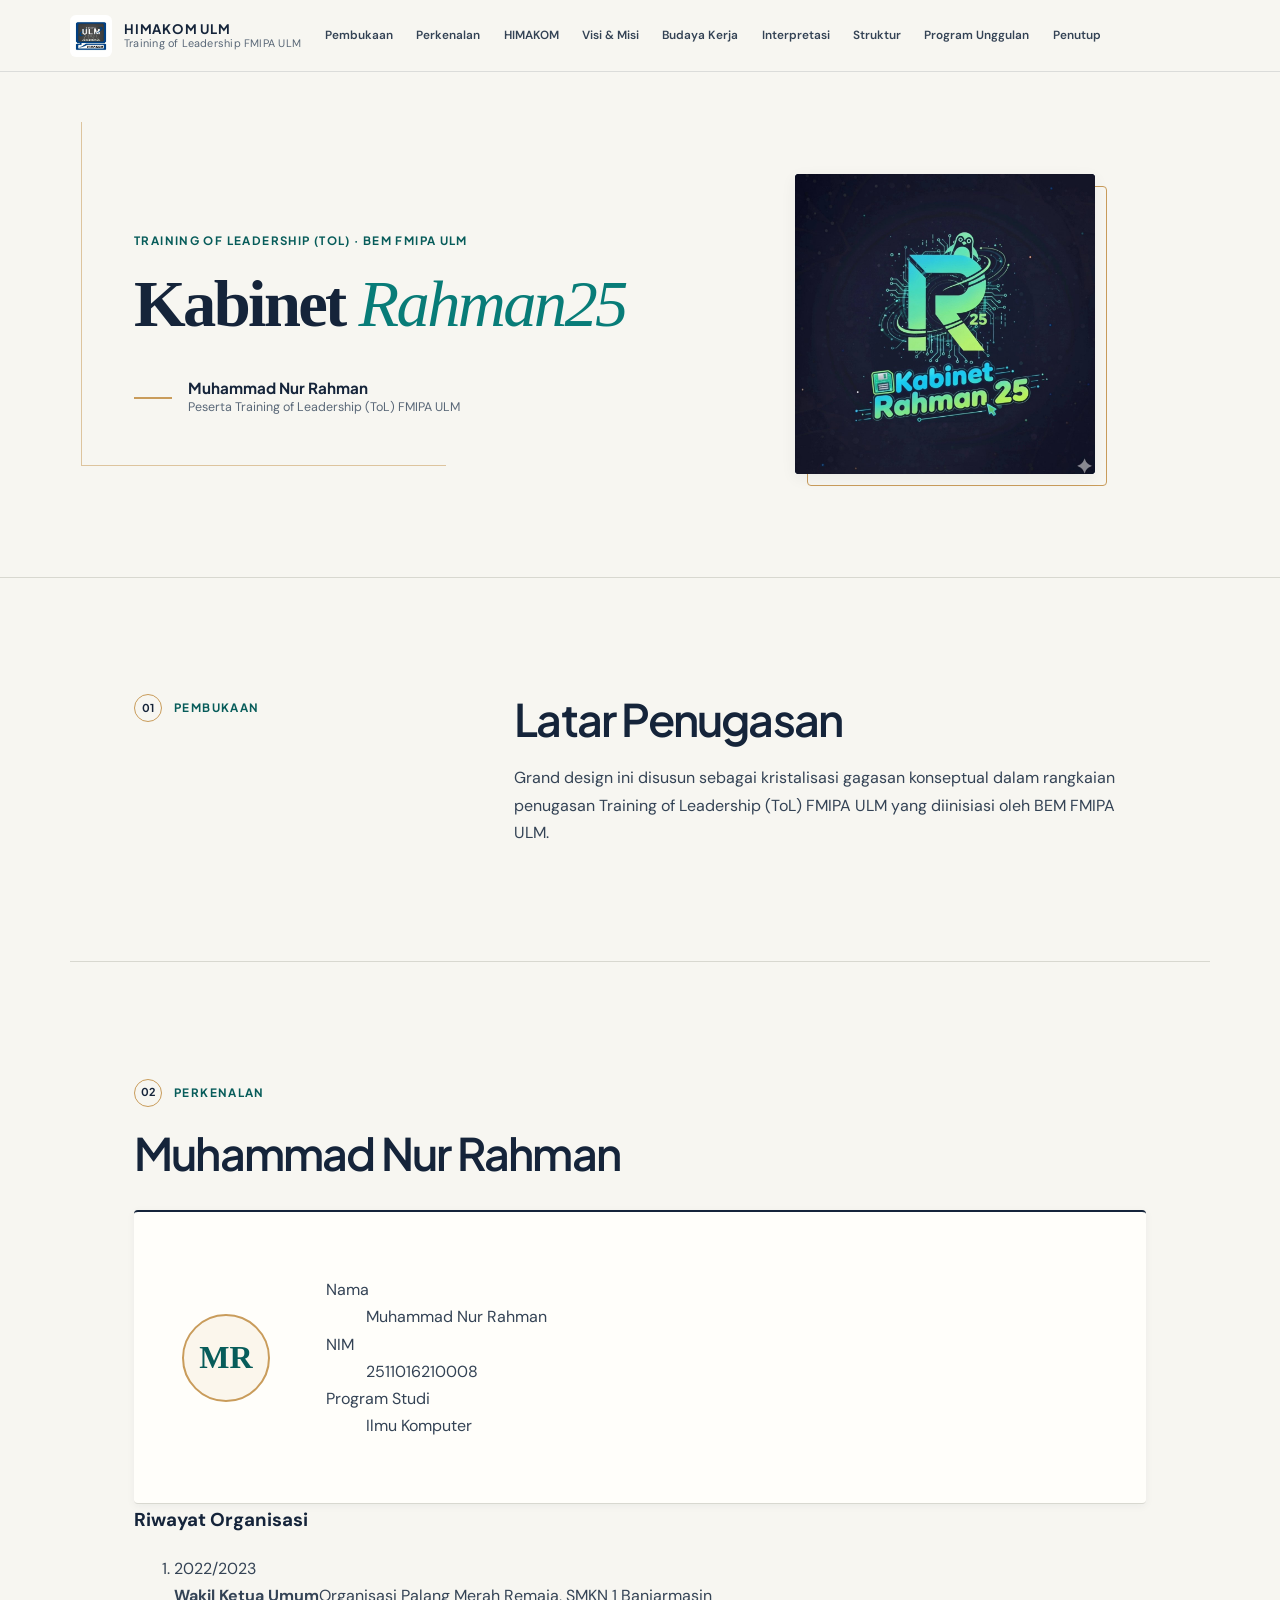
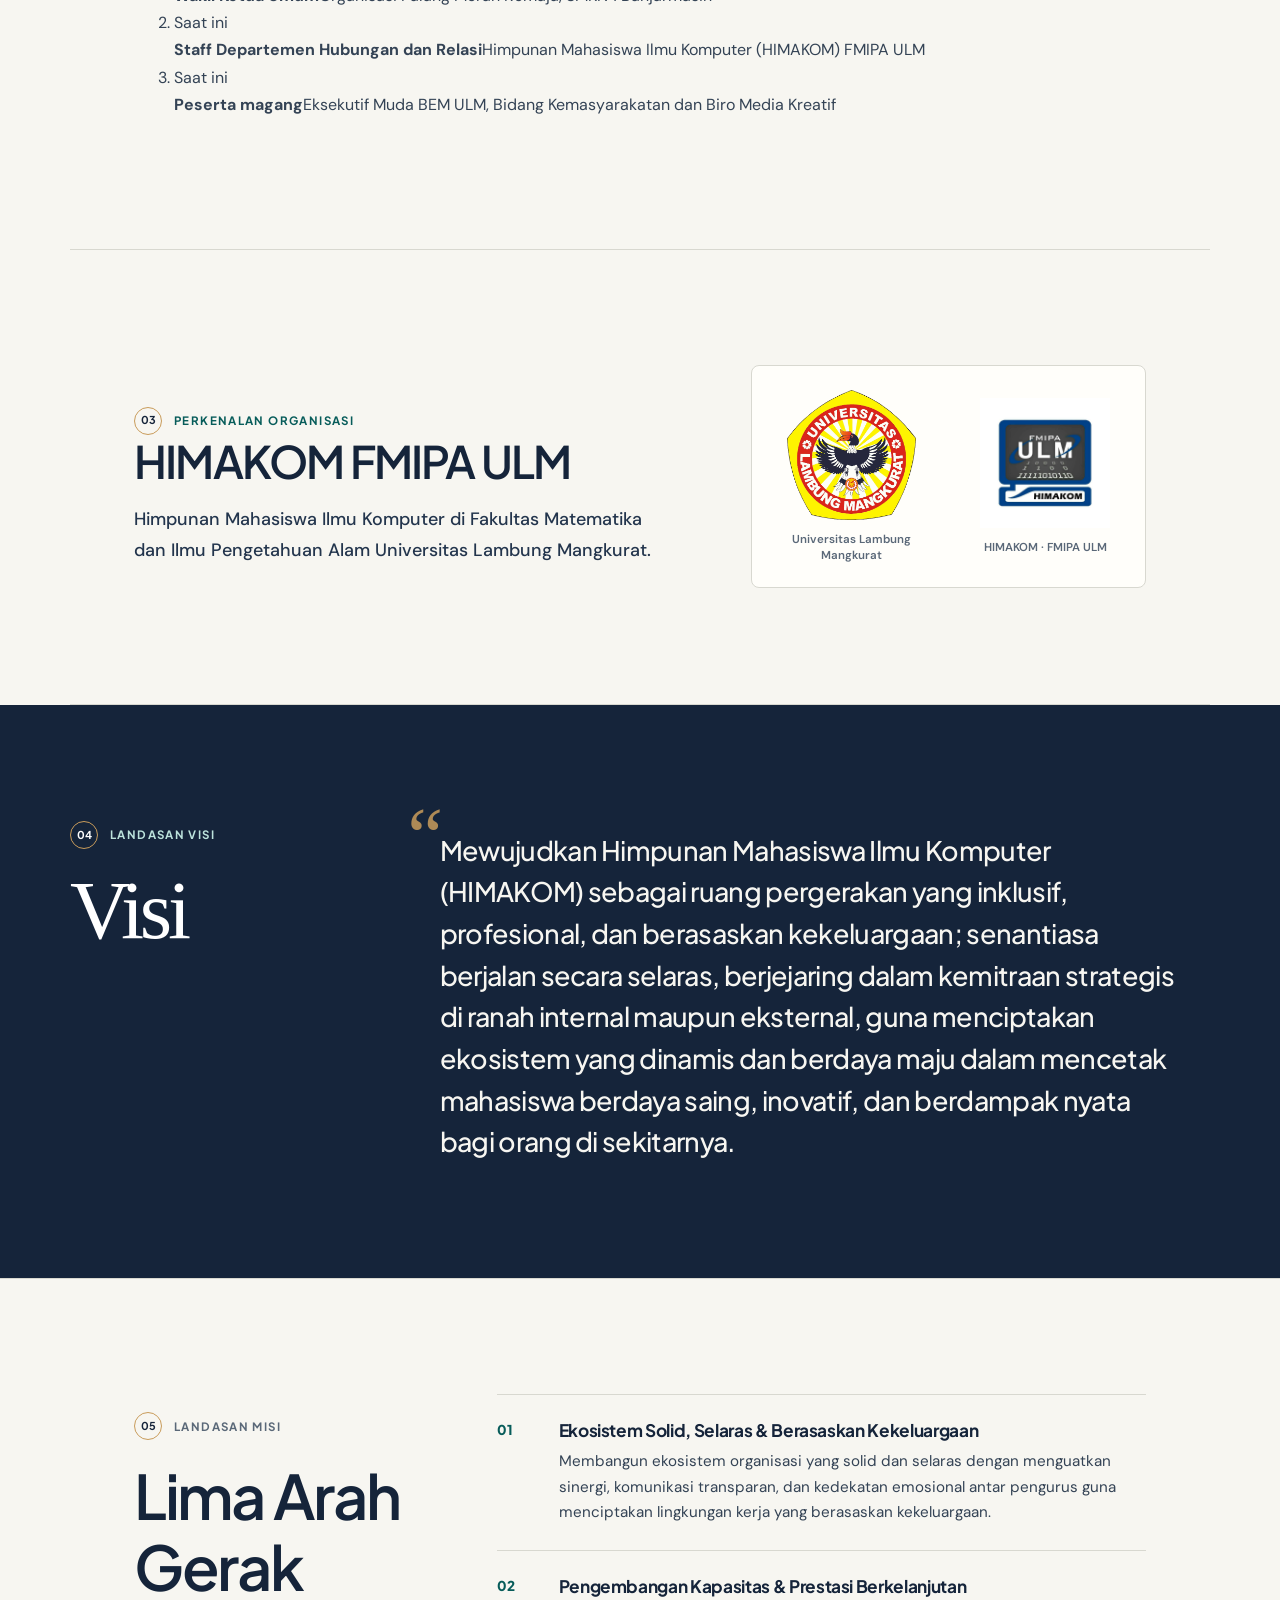
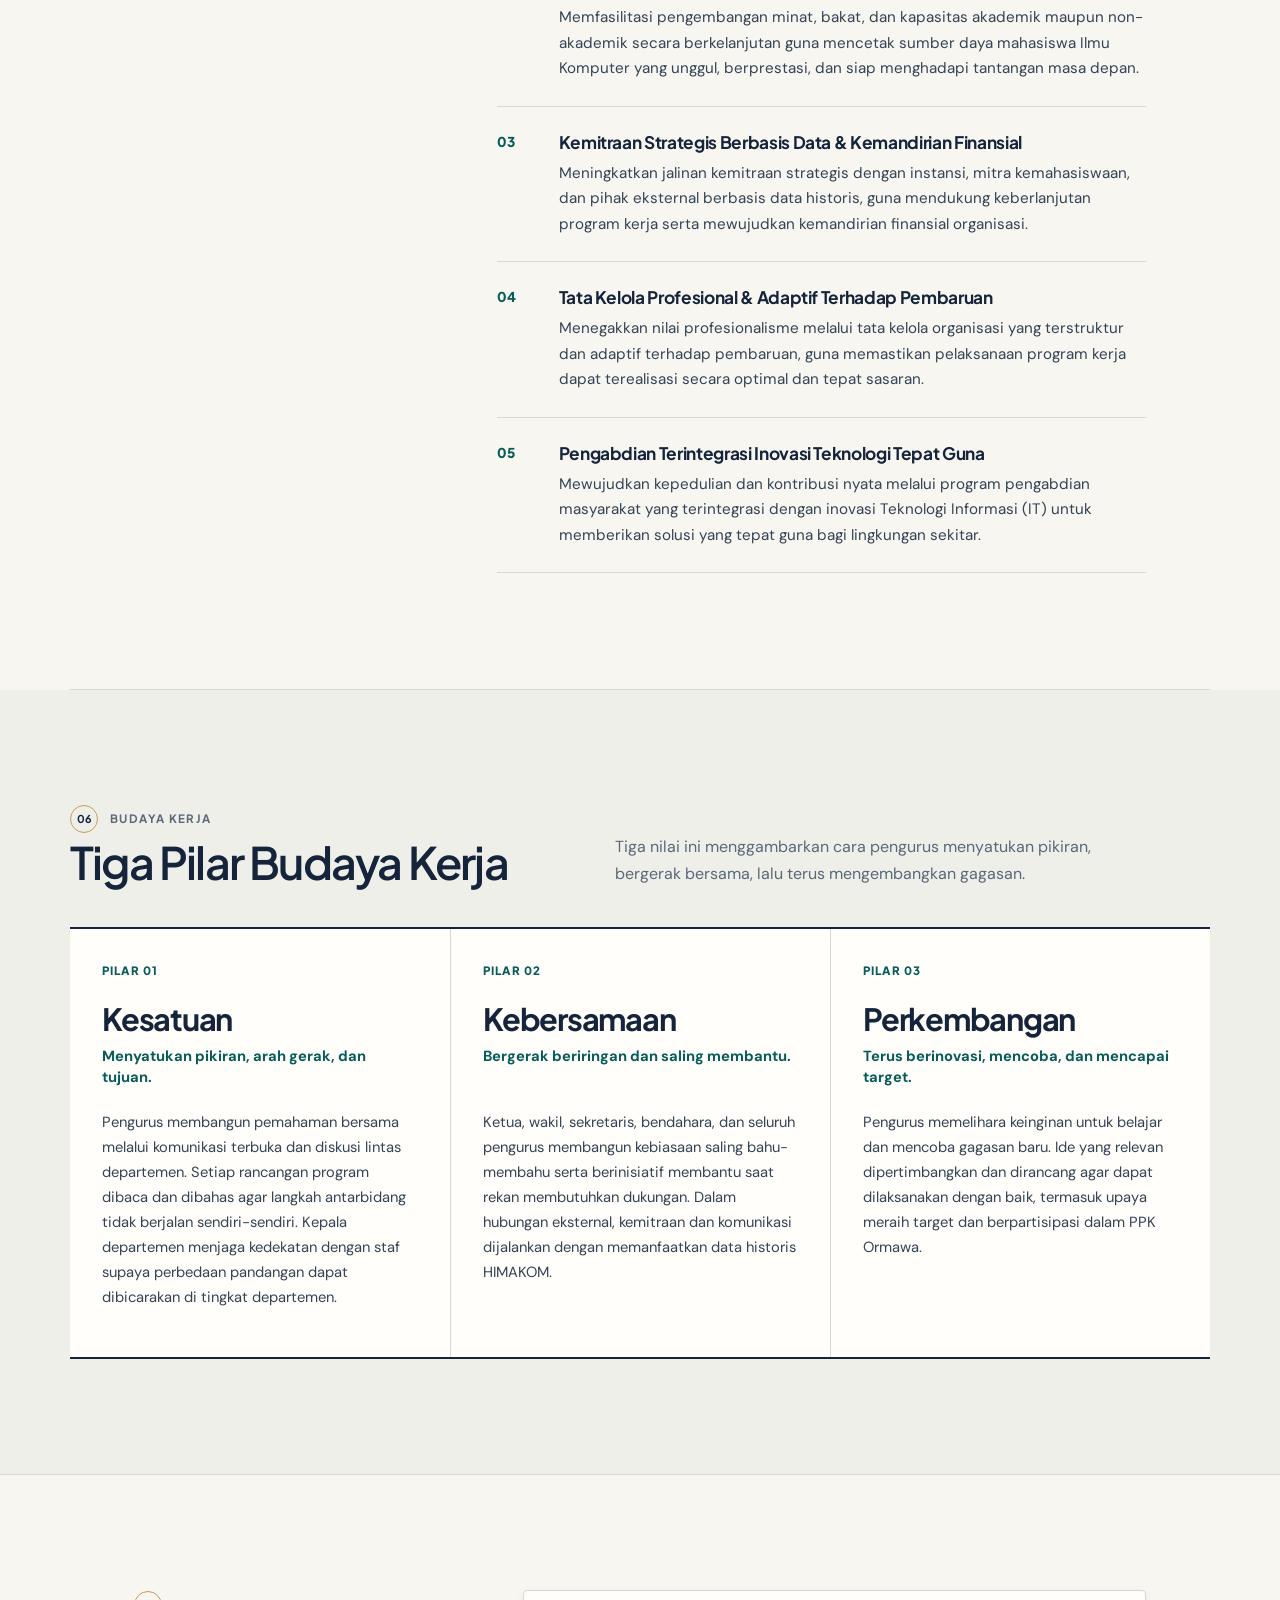
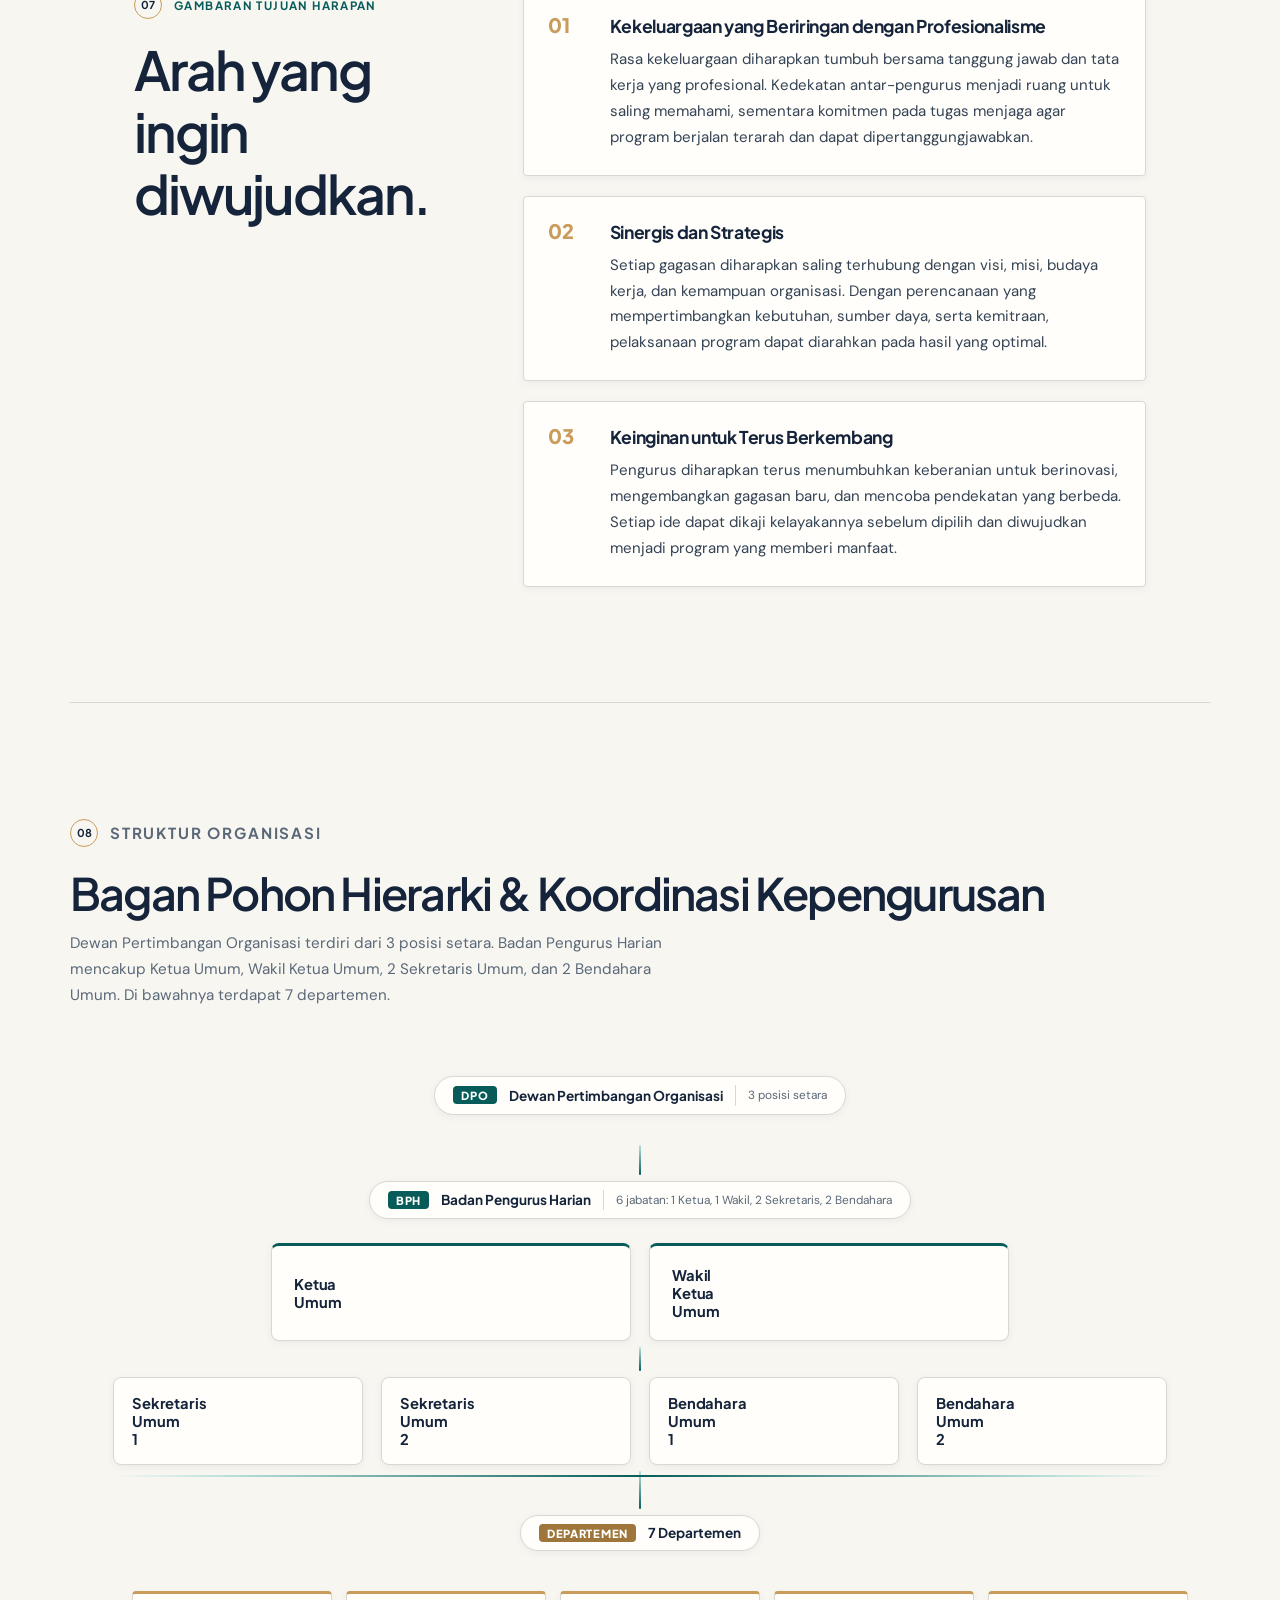
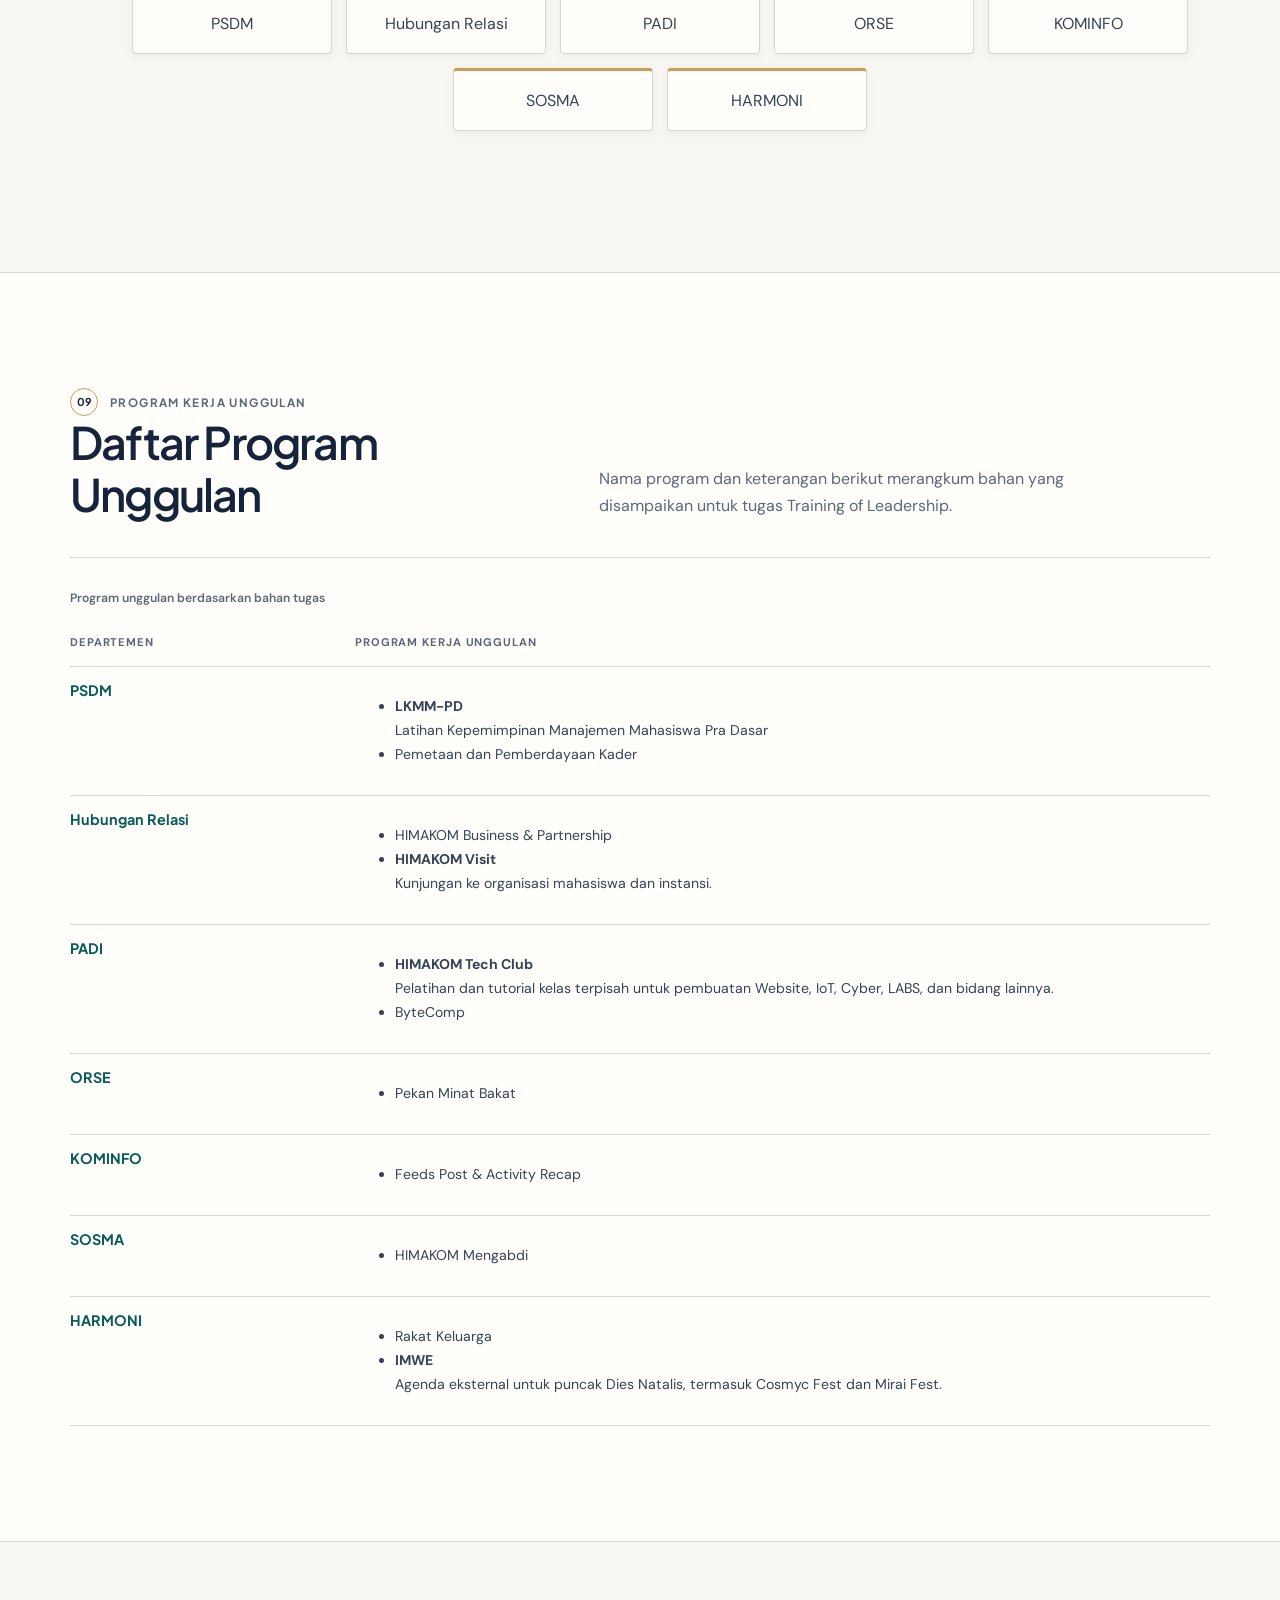
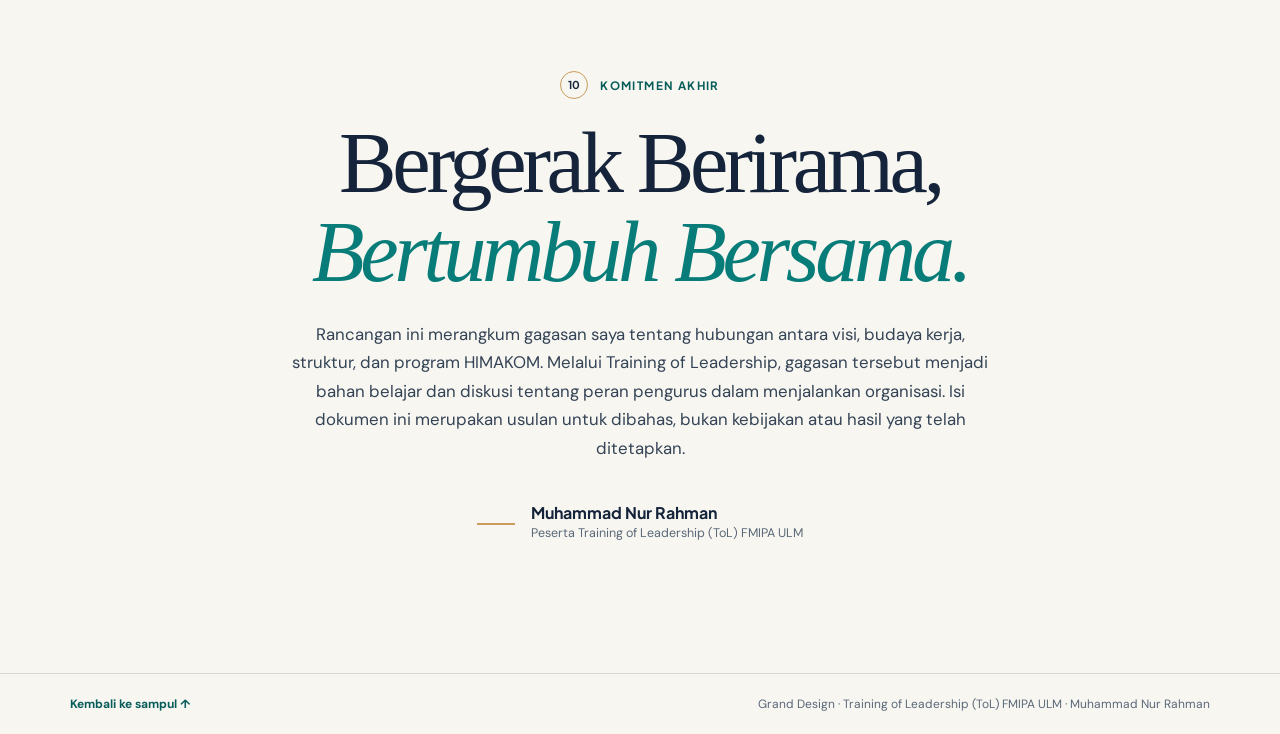
==== commit 237752f1: "fix(grand-design): remove unapproved duties and proker copy, finalize profile, culture and tree" ====
--- a/index.html
+++ b/index.html
@@ -273,7 +273,7 @@
             <div class="tree-tier-badge-label">
               <span class="tier-tag">BPH</span>
               <span class="tier-title">Badan Pengurus Harian</span>
-              <span class="tier-desc">6 posisi</span>
+              <span class="tier-desc">6 jabatan: 1 Ketua, 1 Wakil, 2 Sekretaris, 2 Bendahara</span>
             </div>
 
             <div class="tree-row tree-row-pinnacle">
@@ -324,6 +324,7 @@
         <div class="program-heading">
           <p class="section-label"><span>09</span> Program Kerja Unggulan</p>
           <h2 id="program-title">Daftar Program Unggulan</h2>
+          <p>Nama program dan keterangan berikut merangkum bahan yang disampaikan untuk tugas Training of Leadership.</p>
         </div>
         <div class="program-table-wrap">
           <table class="program-table">
@@ -351,7 +352,7 @@
       <section class="closing" id="penutup" aria-labelledby="closing-title">
         <p class="section-label"><span>10</span> Komitmen Akhir</p>
         <h2 id="closing-title">Bergerak Berirama,<br><em>Bertumbuh Bersama.</em></h2>
-        <p>Rancangan ini merangkum gagasan saya tentang hubungan antara visi, budaya kerja, struktur, dan program HIMAKOM. Melalui Training of Leadership, gagasan tersebut menjadi bahan belajar dan diskusi tentang peran pengurus dalam menjalankan organisasi.</p>
+        <p>Rancangan ini merangkum gagasan saya tentang hubungan antara visi, budaya kerja, struktur, dan program HIMAKOM. Melalui Training of Leadership, gagasan tersebut menjadi bahan belajar dan diskusi tentang peran pengurus dalam menjalankan organisasi. Isi dokumen ini merupakan usulan untuk dibahas, bukan kebijakan atau hasil yang telah ditetapkan.</p>
         <div class="closing-signature">
           <span class="signature-line" aria-hidden="true"></span>
           <div>
--- a/css/grand-design.css
+++ b/css/grand-design.css
@@ -308,14 +308,14 @@
   inset: 12px -12px -12px 12px;
   border: 1px solid var(--gold);
   content: '';
-  border-radius: 50%;
+  border-radius: var(--radius-sm);
 }
 
 .cover-art-crop {
   width: 100%;
   aspect-ratio: 1 / 1;
   overflow: hidden;
-  border-radius: 50%;
+  border-radius: var(--radius-sm);
   background: var(--ink);
   box-shadow: var(--shadow-card);
 }
@@ -326,7 +326,7 @@
   height: auto;
   aspect-ratio: 1 / 1;
   object-fit: contain;
-  padding: 6%;
+  padding: 0;
   background: var(--ink);
 }
 
